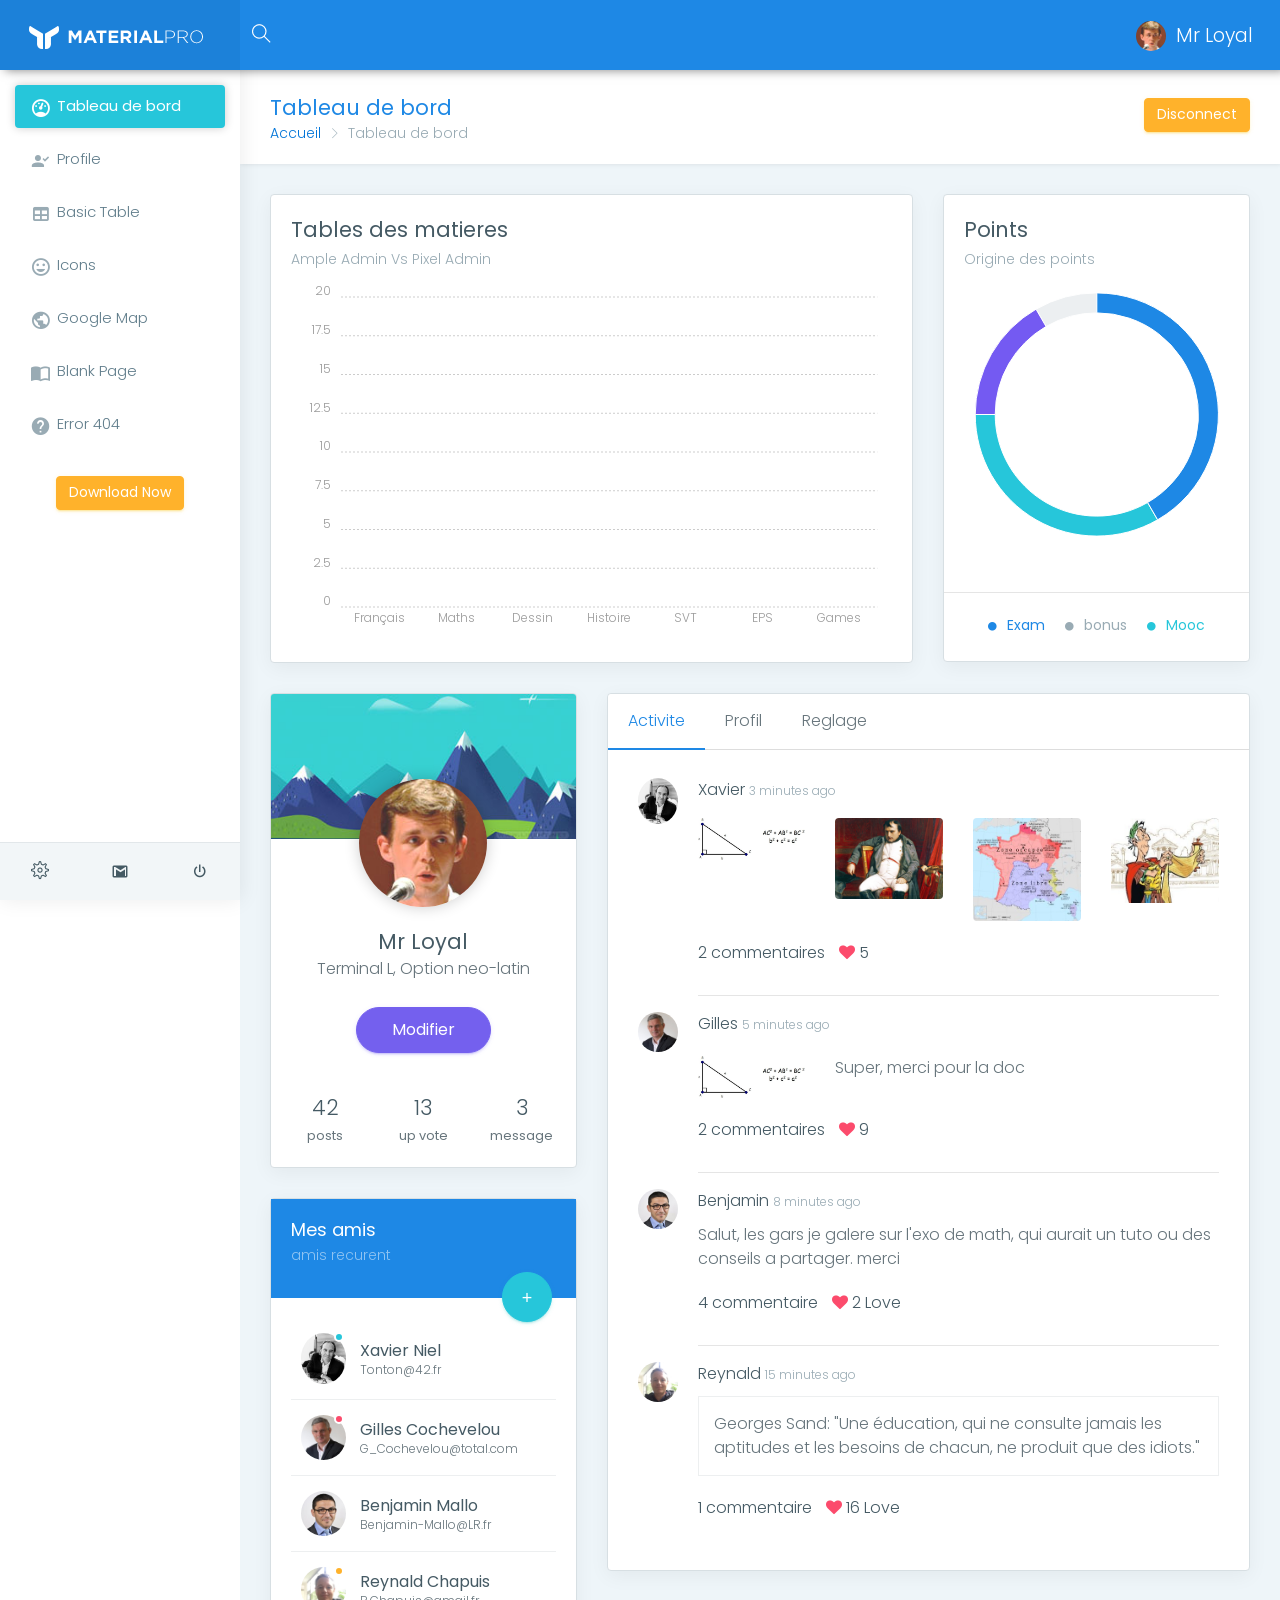
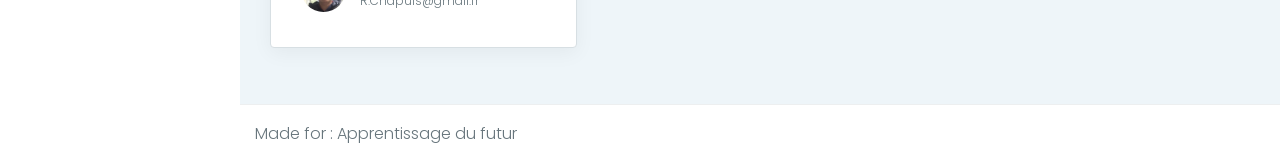
==== index.html @ 48df1542 "Merge branch 'master' of https://github.com/vimman/intra-warrior" ====
<!DOCTYPE html>
<html lang="en">

<head>
    <meta charset="utf-8">
    <meta http-equiv="X-UA-Compatible" content="IE=edge">
    <!-- Tell the browser to be responsive to screen width -->
    <meta name="viewport" content="width=device-width, initial-scale=1">
    <meta name="description" content="">
    <meta name="author" content="">
    <!-- Favicon icon -->
    <link rel="icon" type="image/png" sizes="16x16" href="assets/images/favicon.png">
    <title>Material Pro Admin Template - The Most Complete & Trusted Bootstrap 4 Admin Template</title>
    <!-- Bootstrap Core CSS -->
    <link href="assets/plugins/bootstrap/css/bootstrap.min.css" rel="stylesheet">
    <!-- chartist CSS -->
    <link href="assets/plugins/chartist-js/dist/chartist.min.css" rel="stylesheet">
    <link href="assets/plugins/chartist-js/dist/chartist-init.css" rel="stylesheet">
    <link href="assets/plugins/chartist-plugin-tooltip-master/dist/chartist-plugin-tooltip.css" rel="stylesheet">
    <!--This page css - Morris CSS -->
    <link href="assets/plugins/c3-master/c3.min.css" rel="stylesheet">
    <!-- Custom CSS -->
    <link href="css/style.css" rel="stylesheet">
    <!-- You can change the theme colors from here -->
    <link href="css/colors/blue.css" id="theme" rel="stylesheet">
    <!-- HTML5 Shim and Respond.js IE8 support of HTML5 elements and media queries -->
    <!-- WARNING: Respond.js doesn't work if you view the page via file:// -->
    <!--[if lt IE 9]>
    <script src="https://oss.maxcdn.com/libs/html5shiv/3.7.0/html5shiv.js"></script>
    <script src="https://oss.maxcdn.com/libs/respond.js/1.4.2/respond.min.js"></script>
<![endif]-->
</head>

<body class="fix-header fix-sidebar card-no-border">
    <!-- ============================================================== -->
    <!-- Preloader - style you can find in spinners.css -->
    <!-- ============================================================== -->
    <div class="preloader">
        <svg class="circular" viewBox="25 25 50 50">
            <circle class="path" cx="50" cy="50" r="20" fill="none" stroke-width="2" stroke-miterlimit="10" /> </svg>
    </div>
    <!-- ============================================================== -->
    <!-- Main wrapper - style you can find in pages.scss -->
    <!-- ============================================================== -->
    <div id="main-wrapper">
        <!-- ============================================================== -->
        <!-- Topbar header - style you can find in pages.scss -->
        <!-- ============================================================== -->
        <header class="topbar">
            <nav class="navbar top-navbar navbar-toggleable-sm navbar-light">
                <!-- ============================================================== -->
                <!-- Logo -->
                <!-- ============================================================== -->
                <div class="navbar-header">
                    <a class="navbar-brand" href="index.html">
                        <!-- Logo icon --><b>
                            <!--You can put here icon as well // <i class="wi wi-sunset"></i> //-->
                            
                            <!-- Light Logo icon -->
                            <img src="assets/images/logo-light-icon.png" alt="homepage" class="light-logo" />
                        </b>
                        <!--End Logo icon -->
                        <!-- Logo text --><span>
                         
                         <!-- Light Logo text -->    
                         <img src="assets/images/logo-light-text.png" class="light-logo" alt="homepage" /></span> </a>
                </div>
                <!-- ============================================================== -->
                <!-- End Logo -->
                <!-- ============================================================== -->
                <div class="navbar-collapse">
                    <!-- ============================================================== -->
                    <!-- toggle and nav items -->
                    <!-- ============================================================== -->
                    <ul class="navbar-nav mr-auto mt-md-0">
                        <!-- This is  -->
                        <li class="nav-item"> <a class="nav-link nav-toggler hidden-md-up text-muted waves-effect waves-dark" href="javascript:void(0)"><i class="mdi mdi-menu"></i></a> </li>
                        <!-- ============================================================== -->
                        <!-- Search -->
                        <!-- ============================================================== -->
                        <li class="nav-item hidden-sm-down search-box"> <a class="nav-link hidden-sm-down text-muted waves-effect waves-dark" href="javascript:void(0)"><i class="ti-search"></i></a>
                            <form class="app-search">
                                <input type="text" class="form-control" placeholder="Search & enter"> <a class="srh-btn"><i class="ti-close"></i></a> </form>
                        </li>
                    </ul>
                    <!-- ============================================================== -->
                    <!-- User profile and search -->
                    <!-- ============================================================== -->
                    <ul class="navbar-nav my-lg-0">
                        <!-- ============================================================== -->
                        <!-- Profile -->
                        <!-- ============================================================== -->
                        <li class="nav-item dropdown">
                            <a class="nav-link dropdown-toggle text-muted waves-effect waves-dark" href="" data-toggle="dropdown" aria-haspopup="true" aria-expanded="false"><img src="assets/images/users/A.png" alt="user" class="profile-pic m-r-10" />Mr Loyal</a>
                        </li>
                    </ul>
                </div>
            </nav>
        </header>
        <!-- ============================================================== -->
        <!-- End Topbar header -->
        <!-- ============================================================== -->
        <!-- ============================================================== -->
        <!-- Left Sidebar - style you can find in sidebar.scss  -->
        <!-- ============================================================== -->
        <aside class="left-sidebar">
            <!-- Sidebar scroll-->
            <div class="scroll-sidebar">
                <!-- Sidebar navigation-->
                <nav class="sidebar-nav">
                    <ul id="sidebarnav">
                        <li> <a class="waves-effect waves-dark" href="index.html" aria-expanded="false"><i class="mdi mdi-gauge"></i><span class="hide-menu">Tableau de bord</span></a>
                        </li>
                        <li> <a class="waves-effect waves-dark" href="pages-profile.html" aria-expanded="false"><i class="mdi mdi-account-check"></i><span class="hide-menu">Profile</span></a>
                        </li>
                        <li> <a class="waves-effect waves-dark" href="table-basic.html" aria-expanded="false"><i class="mdi mdi-table"></i><span class="hide-menu">Basic Table</span></a>
                        </li>
                        <li> <a class="waves-effect waves-dark" href="icon-material.html" aria-expanded="false"><i class="mdi mdi-emoticon"></i><span class="hide-menu">Icons</span></a>
                        </li>
                        <li> <a class="waves-effect waves-dark" href="map-google.html" aria-expanded="false"><i class="mdi mdi-earth"></i><span class="hide-menu">Google Map</span></a>
                        </li>
                        <li> <a class="waves-effect waves-dark" href="pages-blank.html" aria-expanded="false"><i class="mdi mdi-book-open-variant"></i><span class="hide-menu">Blank Page</span></a>
                        </li>
                        <li> <a class="waves-effect waves-dark" href="pages-error-404.html" aria-expanded="false"><i class="mdi mdi-help-circle"></i><span class="hide-menu">Error 404</span></a>
                        </li>
                    </ul>
                    <div class="text-center m-t-30">
                        <a href="https://themewagon.com/themes/bootstrap-4-responsive-admin-template/" class="btn waves-effect waves-light btn-warning hidden-md-down">Download Now</a>
                    </div>
                </nav>
                <!-- End Sidebar navigation -->
            </div>
            <!-- End Sidebar scroll-->
            <!-- Bottom points-->
            <div class="sidebar-footer">
                <!-- item--><a href="" class="link" data-toggle="tooltip" title="Settings"><i class="ti-settings"></i></a>
                <!-- item--><a href="" class="link" data-toggle="tooltip" title="Email"><i class="mdi mdi-gmail"></i></a>
                <!-- item--><a href="" class="link" data-toggle="tooltip" title="Logout"><i class="mdi mdi-power"></i></a> </div>
            <!-- End Bottom points-->
        </aside>
        <!-- ============================================================== -->
        <!-- End Left Sidebar - style you can find in sidebar.scss  -->
        <!-- ============================================================== -->
        <!-- ============================================================== -->
        <!-- Page wrapper  -->
        <!-- ============================================================== -->
        <div class="page-wrapper">
            <!-- ============================================================== -->
            <!-- Container fluid  -->
            <!-- ============================================================== -->
            <div class="container-fluid">
                <!-- ============================================================== -->
                <!-- Bread crumb and right sidebar toggle -->
                <!-- ============================================================== -->
                <div class="row page-titles">
                    <div class="col-md-5 col-8 align-self-center">
                        <h3 class="text-themecolor">Tableau de bord</h3>
                        <ol class="breadcrumb">
                            <li class="breadcrumb-item"><a href="javascript:void(0)">Accueil</a></li>
                            <li class="breadcrumb-item active">Tableau de bord</li>
                        </ol>
                    </div>
                    <div class="col-md-7 col-4 align-self-center">
                        <a href="html5up-identity/index.html" class="btn waves-effect waves-light btn-warning pull-right hidden-sm-down">Disconnect</a>
                    </div>
                </div>
                <!-- ============================================================== -->
                <!-- End Bread crumb and right sidebar toggle -->
                <!-- ============================================================== -->
                <!-- ============================================================== -->
                <!-- Start Page Content -->
                <!-- ============================================================== -->
                <!-- Row -->
                <div class="row">
                    <!-- Column -->
                    <div class="col-lg-8 col-md-7">
                        <div class="card">
                            <div class="card-block">
                                <div class="row">
                                    <div class="col-12">
                                        <div class="d-flex flex-wrap">
                                            <div>
                                                <h3 class="card-title">Tables des matieres</h3>
                                                <h6 class="card-subtitle">Ample Admin Vs Pixel Admin</h6> </div>
                                            <div class="ml-auto">
                                                <ul class="list-inline">
                                                    <li>
                                                </ul>
                                            </div>
                                        </div>
                                    </div>
                                    <div class="col-12">
                                        <div class="amp-pxl" style="height: 360px;"></div>
                                    </div>
                                </div>
                            </div>
                        </div>
                    </div>
                    <div class="col-lg-4 col-md-5">
                        <div class="card">
                            <div class="card-block">
                                <h3 class="card-title">Points</h3>
                                <h6 class="card-subtitle">Origine des points</h6>
                                <div id="visitor" style="height:290px; width:100%;"></div>
                            </div>
                            <div>
                                <hr class="m-t-0 m-b-0">
                            </div>
                            <div class="card-block text-center ">
                                <ul class="list-inline m-b-0">
                                    <li>
                                        <h6 class="text-muted text-info"><i class="fa fa-circle font-10 m-r-10 "></i>Exam</h6> </li>
                                    <li>
                                        <h6 class="text-muted  text-primary"><i class="fa fa-circle font-10 m-r-10"></i>bonus</h6> </li>
                                    <li>
                                        <h6 class="text-muted  text-success"><i class="fa fa-circle font-10 m-r-10"></i>Mooc</h6> </li>
                                </ul>
                            </div>
                        </div>
                    </div>
                </div>
                <!-- Row -->
                <!-- Row -->
                <div class="row">
                    <!-- Column -->
                    <div class="col-lg-4 col-xlg-3 col-md-5">
                        <!-- Column -->
                        <div class="card">
                            <img class="card-img-top" src="assets/images/background/profile-bg.jpg" alt="Card image cap">
                            <div class="card-block little-profile text-center">
                                <div class="pro-img"><img src="assets/images/users/A.png" alt="user" /></div>
                                <h3 class="m-b-0">Mr Loyal</h3>
                                <p>Terminal L, Option neo-latin</p>
                                <a href="javascript:void(0)" class="m-t-10 waves-effect waves-dark btn btn-primary btn-md btn-rounded">Modifier</a>
                                <div class="row text-center m-t-20">
                                    <div class="col-lg-4 col-md-4 m-t-20">
                                        <h3 class="m-b-0 font-light">42</h3><small>posts</small></div>
                                    <div class="col-lg-4 col-md-4 m-t-20">
                                        <h3 class="m-b-0 font-light">13</h3><small>up vote</small></div>
                                    <div class="col-lg-4 col-md-4 m-t-20">
                                        <h3 class="m-b-0 font-light">3</h3><small>message</small></div>
                                </div>
                            </div>
                        </div>
                        <!-- Column -->
                        <div class="card">
                            <div class="card-block bg-info">
                                <h4 class="text-white card-title">Mes amis</h4>
                                <h6 class="card-subtitle text-white m-b-0 op-5">amis recurent</h6>
                            </div>
                            <div class="card-block">
                                <div class="message-box contact-box">
                                    <h2 class="add-ct-btn"><button type="button" class="btn btn-circle btn-lg btn-success waves-effect waves-dark">+</button></h2>
                                    <div class="message-widget contact-widget">
                                        <!-- Message -->
                                        <a href="#">
                                            <div class="user-img"> <img src="assets/images/users/1.jpg" alt="user" class="img-circle"> <span class="profile-status online pull-right"></span> </div>
                                            <div class="mail-contnet">
                                                <h5>Xavier Niel</h5> <span class="mail-desc">Tonton@42.fr</span></div>
                                        </a>
                                        <!-- Message -->
                                        <a href="#">
                                            <div class="user-img"> <img src="assets/images/users/2.jpg" alt="user" class="img-circle"> <span class="profile-status busy pull-right"></span> </div>
                                            <div class="mail-contnet">
                                                <h5>Gilles Cochevelou</h5> <span class="mail-desc">G_Cochevelou@total.com</span></div>
                                        </a>
                                        <!-- Message -->
                                        <a href="#">
                                            <div class="user-img"> <img src="assets/images/users/3.jpg" alt="user" class="img-circle"></span> </div>
                                            <div class="mail-contnet">
                                                <h5>Benjamin Mallo</h5> <span class="mail-desc">Benjamin-Mallo@LR.fr</span></div>
                                        </a>
                                        <!-- Message -->
                                        <a href="#">
                                            <div class="user-img"> <img src="assets/images/users/4.jpg" alt="user" class="img-circle"> <span class="profile-status offline pull-right"></span> </div>
                                            <div class="mail-contnet">
                                                <h5>Reynald Chapuis</h5> <span class="mail-desc">R.Chapuis@gmail.fr</span></div>
                                        </a>
                                    </div>
                                </div>
                            </div>
                        </div>
                    </div>
                    <div class="col-lg-8 col-xlg-9 col-md-7">
                        <div class="card">
                            <!-- Nav tabs -->
                            <ul class="nav nav-tabs profile-tab" role="tablist">
                                <li class="nav-item"> <a class="nav-link active" data-toggle="tab" href="#home" role="tab">Activite</a> </li>
                                <li class="nav-item"> <a class="nav-link" data-toggle="tab" href="#profile" role="tab">Profil</a> </li>
                                <li class="nav-item"> <a class="nav-link" data-toggle="tab" href="#settings" role="tab">Reglage</a> </li>
                            </ul>
                            <!-- Tab panes -->
                            <div class="tab-content">
                                <div class="tab-pane active" id="home" role="tabpanel">
                                    <div class="card-block">
                                        <div class="profiletimeline">
                                            <div class="sl-item">
                                                <div class="sl-left"> <img src="assets/images/users/1.jpg" alt="user" class="img-circle"> </div>
                                                <div class="sl-right">
                                                    <div><a href="#" class="link">Xavier</a> <span class="sl-date">3 minutes ago</span>
                                                       </p>
                                                        <div class="row">
                                                            <div class="col-lg-3 col-md-6 m-b-20"><img src="assets/images/big/img1.jpg" alt="user" class="img-responsive radius"></div>
                                                            <div class="col-lg-3 col-md-6 m-b-20"><img src="assets/images/big/img2.jpg" alt="user" class="img-responsive radius"></div>
                                                            <div class="col-lg-3 col-md-6 m-b-20"><img src="assets/images/big/img3.jpg" alt="user" class="img-responsive radius"></div>
                                                            <div class="col-lg-3 col-md-6 m-b-20"><img src="assets/images/big/img4.jpg" alt="user" class="img-responsive radius"></div>
                                                        </div>
                                                        <div class="like-comm"> <a href="javascript:void(0)" class="link m-r-10">2 commentaires</a> <a href="javascript:void(0)" class="link m-r-10"><i class="fa fa-heart text-danger"></i> 5</a> </div>
                                                    </div>
                                                </div>
                                            </div>
                                            <hr>
                                            <div class="sl-item">
                                                <div class="sl-left"> <img src="assets/images/users/2.jpg" alt="user" class="img-circle"> </div>
                                                <div class="sl-right">
                                                    <div> <a href="#" class="link">Gilles</a> <span class="sl-date">5 minutes ago</span>
                                                        <div class="m-t-20 row">
                                                            <div class="col-md-3 col-xs-12"><img src="assets/images/big/img1.jpg" alt="user" class="img-responsive radius"></div>
                                                            <div class="col-md-9 col-xs-12">
                                                                <p> Super, merci pour la doc </p></div>
                                                        </div>
                                                        <div class="like-comm m-t-20"> <a href="javascript:void(0)" class="link m-r-10">2 commentaires</a> <a href="javascript:void(0)" class="link m-r-10"><i class="fa fa-heart text-danger"></i> 9 </a> </div>
                                                    </div>
                                                </div>
                                            </div>
                                            <hr>
                                            <div class="sl-item">
                                                <div class="sl-left"> <img src="assets/images/users/3.jpg" alt="user" class="img-circle"> </div>
                                                <div class="sl-right">
                                                    <div><a href="#" class="link">Benjamin</a> <span class="sl-date">8 minutes ago</span>
                                                        <p class="m-t-10"> Salut, les gars je galere sur l'exo de math, qui aurait un tuto ou des conseils a partager. merci </p>
                                                    </div>
                                                    <div class="like-comm m-t-20"> <a href="javascript:void(0)" class="link m-r-10">4 commentaire</a> <a href="javascript:void(0)" class="link m-r-10"><i class="fa fa-heart text-danger"></i> 2 Love</a> </div>
                                                </div>
                                            </div>
                                            <hr>
                                            <div class="sl-item">
                                                <div class="sl-left"> <img src="assets/images/users/4.jpg" alt="user" class="img-circle"> </div>
                                                <div class="sl-right">
                                                    <div><a href="#" class="link">Reynald</a> <span class="sl-date">15 minutes ago</span>
                                                        <blockquote class="m-t-10">
                                                            Georges Sand: "Une éducation, qui ne consulte jamais les aptitudes et les besoins de chacun, ne produit que des idiots."
                                                        </blockquote>
                                                        <div class="like-comm m-t-20"> <a href="javascript:void(0)" class="link m-r-10">1 commentaire</a> <a href="javascript:void(0)" class="link m-r-10"><i class="fa fa-heart text-danger"></i> 16 Love</a> </div>
                                                        
                                                    </div>
                                                </div>
                                            </div>

                                        </div>
                                    </div>
                                </div>
                                <!--second tab-->
                                <div class="tab-pane" id="profile" role="tabpanel">
                                    <div class="card-block">
                                        <div class="row">
                                            <div class="col-md-3 col-xs-6 b-r"> <strong>Nom</strong>
                                                <br>
                                                <p class="text-muted">Mr Loyal</p>
                                            </div>
                                            <div class="col-md-3 col-xs-6 b-r"> <strong>Mobile</strong>
                                                <br>
                                                <p class="text-muted">06 42 42 42 42 42</p>
                                            </div>
                                            <div class="col-md-3 col-xs-6 b-r"> <strong>Email</strong>
                                                <br>
                                                <p class="text-muted">MrLoyal@matrice.fr</p>
                                            </div>
                                            <div class="col-md-3 col-xs-6"> <strong>Cursus</strong>
                                                <br>
                                                <p class="text-muted">Terminal L, Option neo-latin </p>
                                            </div>
                                        </div>
                                        <hr>
                                        <p class="m-t-30">Je m'apelle Martine et j'ai bien les chats</p>
                                        <p>Il faut bien écrire quelquechose quand-même !</p>
                                        <p>Aujourd'hui il a plu</p>
                                        <h4 class="font-medium m-t-30">Skill Set</h4>
                                        <hr>
                                        <h5 class="m-t-30">Autonomy<span class="pull-right">80%</span></h5>
                                        <div class="progress">
                                            <div class="progress-bar bg-success" role="progressbar" aria-valuenow="80" aria-valuemin="0" aria-valuemax="100" style="width:80%; height:6px;"> <span class="sr-only">50% Complete</span> </div>
                                        </div>
                                        <h5 class="m-t-30">Calcul<span class="pull-right">90%</span></h5>
                                        <div class="progress">
                                            <div class="progress-bar bg-info" role="progressbar" aria-valuenow="90" aria-valuemin="0" aria-valuemax="100" style="width:90%; height:6px;"> <span class="sr-only">50% Complete</span> </div>
                                        </div>
                                        <h5 class="m-t-30">Internet<span class="pull-right">50%</span></h5>
                                        <div class="progress">
                                            <div class="progress-bar bg-danger" role="progressbar" aria-valuenow="50" aria-valuemin="0" aria-valuemax="100" style="width:50%; height:6px;"> <span class="sr-only">50% Complete</span> </div>
                                        </div>
                                        <h5 class="m-t-30">Calins<span class="pull-right">70%</span></h5>
                                        <div class="progress">
                                            <div class="progress-bar bg-warning" role="progressbar" aria-valuenow="70" aria-valuemin="0" aria-valuemax="100" style="width:70%; height:6px;"> <span class="sr-only">50% Complete</span> </div>
                                        </div>
                                    </div>
                                </div>
                                <div class="tab-pane" id="settings" role="tabpanel">
                                    <div class="card-block">
                                        <form class="form-horizontal form-material">
                                            <div class="form-group">
                                                <label class="col-md-12">Nom</label>
                                                <div class="col-md-12">
                                                    <input type="text" placeholder="Mr Loyal" class="form-control form-control-line">
                                                </div>
                                            </div>
                                            <div class="form-group">
                                                <label for="example-email" class="col-md-12">Email</label>
                                                <div class="col-md-12">
                                                    <input type="email" placeholder="MrLoyal@matrice.fr" class="form-control form-control-line" name="example-email" id="example-email">
                                                </div>
                                            </div>
                                            <div class="form-group">
                                                <label class="col-md-12">Mot de passe</label>
                                                <div class="col-md-12">
                                                    <input type="password" value="password" class="form-control form-control-line">
                                                </div>
                                            </div>
                                            <div class="form-group">
                                                <label class="col-md-12">Mobile</label>
                                                <div class="col-md-12">
                                                    <input type="text" placeholder="06 42 42 42 42" class="form-control form-control-line">
                                                </div>
                                            </div>
                                            <div class="form-group">
                                            </div>
                                            <div class="form-group">
                                                <label class="col-sm-12">Filiere</label>
                                                <div class="col-sm-12">
                                                    <select class="form-control form-control-line">
                                                        <option>L</option>
                                                        <option>ES</option>
                                                        <option>STMG</option>
                                                        <option>S</option>
                                                        <option>PRO</option>
                                                        <option>TECHNO</option>
                                                    </select>
                                                </div>
                                            </div>
                                            <div class="form-group">
                                                <div class="col-sm-12">
                                                    <button class="btn btn-success">Mettre a jour le profil</button>
                                                </div>
                                            </div>
                                        </form>
                                    </div>
                                </div>
                            </div>
                        </div>
                    </div>
                </div>
                <!-- ============================================================== -->
                <!-- End PAge Content -->
                <!-- ============================================================== -->
            </div>
            <!-- ============================================================== -->
            <!-- End Container fluid  -->
            <!-- ============================================================== -->
            <!-- ============================================================== -->
            <!-- footer -->
            <!-- ============================================================== -->
            <footer class="footer">Made for : Apprentissage du futur </footer>
            <!-- ============================================================== -->
            <!-- End footer -->
            <!-- ============================================================== -->
        </div>
        <!-- ============================================================== -->
        <!-- End Page wrapper  -->
        <!-- ============================================================== -->
    </div>
    <!-- ============================================================== -->
    <!-- End Wrapper -->
    <!-- ============================================================== -->
    <!-- ============================================================== -->
    <!-- All Jquery -->
    <!-- ============================================================== -->
    <script src="assets/plugins/jquery/jquery.min.js"></script>
    <!-- Bootstrap tether Core JavaScript -->
    <script src="assets/plugins/bootstrap/js/tether.min.js"></script>
    <script src="assets/plugins/bootstrap/js/bootstrap.min.js"></script>
    <!-- slimscrollbar scrollbar JavaScript -->
    <script src="js/jquery.slimscroll.js"></script>
    <!--Wave Effects -->
    <script src="js/waves.js"></script>
    <!--Menu sidebar -->
    <script src="js/sidebarmenu.js"></script>
    <!--stickey kit -->
    <script src="assets/plugins/sticky-kit-master/dist/sticky-kit.min.js"></script>
    <!--Custom JavaScript -->
    <script src="js/custom.min.js"></script>
    <!-- ============================================================== -->
    <!-- This page plugins -->
    <!-- ============================================================== -->
    <!-- chartist chart -->
    <script src="assets/plugins/chartist-js/dist/chartist.min.js"></script>
    <script src="assets/plugins/chartist-plugin-tooltip-master/dist/chartist-plugin-tooltip.min.js"></script>
    <!--c3 JavaScript -->
    <script src="assets/plugins/d3/d3.min.js"></script>
    <script src="assets/plugins/c3-master/c3.min.js"></script>
    <!-- Chart JS -->
    <script src="js/dashboard1.js"></script>
</body>

</html>
---- assets/plugins/chartist-js/dist/chartist.min.css ----
.ct-double-octave:after,.ct-major-eleventh:after,.ct-major-second:after,.ct-major-seventh:after,.ct-major-sixth:after,.ct-major-tenth:after,.ct-major-third:after,.ct-major-twelfth:after,.ct-minor-second:after,.ct-minor-seventh:after,.ct-minor-sixth:after,.ct-minor-third:after,.ct-octave:after,.ct-perfect-fifth:after,.ct-perfect-fourth:after,.ct-square:after{content:"";clear:both}.ct-label{fill:rgba(0,0,0,.4);color:rgba(0,0,0,.4);font-size:.75rem;line-height:1}.ct-chart-bar .ct-label,.ct-chart-line .ct-label{display:block;display:-webkit-box;display:-moz-box;display:-ms-flexbox;display:-webkit-flex;display:flex}.ct-label.ct-horizontal.ct-start{-webkit-box-align:flex-end;-webkit-align-items:flex-end;-ms-flex-align:flex-end;align-items:flex-end;-webkit-box-pack:flex-start;-webkit-justify-content:flex-start;-ms-flex-pack:flex-start;justify-content:flex-start;text-align:left;text-anchor:start}.ct-label.ct-horizontal.ct-end{-webkit-box-align:flex-start;-webkit-align-items:flex-start;-ms-flex-align:flex-start;align-items:flex-start;-webkit-box-pack:flex-start;-webkit-justify-content:flex-start;-ms-flex-pack:flex-start;justify-content:flex-start;text-align:left;text-anchor:start}.ct-label.ct-vertical.ct-start{-webkit-box-align:flex-end;-webkit-align-items:flex-end;-ms-flex-align:flex-end;align-items:flex-end;-webkit-box-pack:flex-end;-webkit-justify-content:flex-end;-ms-flex-pack:flex-end;justify-content:flex-end;text-align:right;text-anchor:end}.ct-label.ct-vertical.ct-end{-webkit-box-align:flex-end;-webkit-align-items:flex-end;-ms-flex-align:flex-end;align-items:flex-end;-webkit-box-pack:flex-start;-webkit-justify-content:flex-start;-ms-flex-pack:flex-start;justify-content:flex-start;text-align:left;text-anchor:start}.ct-chart-bar .ct-label.ct-horizontal.ct-start{-webkit-box-align:flex-end;-webkit-align-items:flex-end;-ms-flex-align:flex-end;align-items:flex-end;-webkit-box-pack:center;-webkit-justify-content:center;-ms-flex-pack:center;justify-content:center;text-align:center;text-anchor:start}.ct-chart-bar .ct-label.ct-horizontal.ct-end{-webkit-box-align:flex-start;-webkit-align-items:flex-start;-ms-flex-align:flex-start;align-items:flex-start;-webkit-box-pack:center;-webkit-justify-content:center;-ms-flex-pack:center;justify-content:center;text-align:center;text-anchor:start}.ct-chart-bar.ct-horizontal-bars .ct-label.ct-horizontal.ct-start{-webkit-box-align:flex-end;-webkit-align-items:flex-end;-ms-flex-align:flex-end;align-items:flex-end;-webkit-box-pack:flex-start;-webkit-justify-content:flex-start;-ms-flex-pack:flex-start;justify-content:flex-start;text-align:left;text-anchor:start}.ct-chart-bar.ct-horizontal-bars .ct-label.ct-horizontal.ct-end{-webkit-box-align:flex-start;-webkit-align-items:flex-start;-ms-flex-align:flex-start;align-items:flex-start;-webkit-box-pack:flex-start;-webkit-justify-content:flex-start;-ms-flex-pack:flex-start;justify-content:flex-start;text-align:left;text-anchor:start}.ct-chart-bar.ct-horizontal-bars .ct-label.ct-vertical.ct-start{-webkit-box-align:center;-webkit-align-items:center;-ms-flex-align:center;align-items:center;-webkit-box-pack:flex-end;-webkit-justify-content:flex-end;-ms-flex-pack:flex-end;justify-content:flex-end;text-align:right;text-anchor:end}.ct-chart-bar.ct-horizontal-bars .ct-label.ct-vertical.ct-end{-webkit-box-align:center;-webkit-align-items:center;-ms-flex-align:center;align-items:center;-webkit-box-pack:flex-start;-webkit-justify-content:flex-start;-ms-flex-pack:flex-start;justify-content:flex-start;text-align:left;text-anchor:end}.ct-grid{stroke:rgba(0,0,0,.2);stroke-width:1px;stroke-dasharray:2px}.ct-point{stroke-width:10px;stroke-linecap:round}.ct-line{fill:none;stroke-width:4px}.ct-area{stroke:none;fill-opacity:.1}.ct-bar{fill:none;stroke-width:10px}.ct-slice-donut{fill:none;stroke-width:60px}.ct-series-a .ct-bar,.ct-series-a .ct-line,.ct-series-a .ct-point,.ct-series-a .ct-slice-donut{stroke:#d70206}.ct-series-a .ct-area,.ct-series-a .ct-slice-pie{fill:#d70206}.ct-series-b .ct-bar,.ct-series-b .ct-line,.ct-series-b .ct-point,.ct-series-b .ct-slice-donut{stroke:#f05b4f}.ct-series-b .ct-area,.ct-series-b .ct-slice-pie{fill:#f05b4f}.ct-series-c .ct-bar,.ct-series-c .ct-line,.ct-series-c .ct-point,.ct-series-c .ct-slice-donut{stroke:#f4c63d}.ct-series-c .ct-area,.ct-series-c .ct-slice-pie{fill:#f4c63d}.ct-series-d .ct-bar,.ct-series-d .ct-line,.ct-series-d .ct-point,.ct-series-d .ct-slice-donut{stroke:#d17905}.ct-series-d .ct-area,.ct-series-d .ct-slice-pie{fill:#d17905}.ct-series-e .ct-bar,.ct-series-e .ct-line,.ct-series-e .ct-point,.ct-series-e .ct-slice-donut{stroke:#453d3f}.ct-series-e .ct-area,.ct-series-e .ct-slice-pie{fill:#453d3f}.ct-series-f .ct-bar,.ct-series-f .ct-line,.ct-series-f .ct-point,.ct-series-f .ct-slice-donut{stroke:#59922b}.ct-series-f .ct-area,.ct-series-f .ct-slice-pie{fill:#59922b}.ct-series-g .ct-bar,.ct-series-g .ct-line,.ct-series-g .ct-point,.ct-series-g .ct-slice-donut{stroke:#0544d3}.ct-series-g .ct-area,.ct-series-g .ct-slice-pie{fill:#0544d3}.ct-series-h .ct-bar,.ct-series-h .ct-line,.ct-series-h .ct-point,.ct-series-h .ct-slice-donut{stroke:#6b0392}.ct-series-h .ct-area,.ct-series-h .ct-slice-pie{fill:#6b0392}.ct-series-i .ct-bar,.ct-series-i .ct-line,.ct-series-i .ct-point,.ct-series-i .ct-slice-donut{stroke:#f05b4f}.ct-series-i .ct-area,.ct-series-i .ct-slice-pie{fill:#f05b4f}.ct-series-j .ct-bar,.ct-series-j .ct-line,.ct-series-j .ct-point,.ct-series-j .ct-slice-donut{stroke:#dda458}.ct-series-j .ct-area,.ct-series-j .ct-slice-pie{fill:#dda458}.ct-series-k .ct-bar,.ct-series-k .ct-line,.ct-series-k .ct-point,.ct-series-k .ct-slice-donut{stroke:#eacf7d}.ct-series-k .ct-area,.ct-series-k .ct-slice-pie{fill:#eacf7d}.ct-series-l .ct-bar,.ct-series-l .ct-line,.ct-series-l .ct-point,.ct-series-l .ct-slice-donut{stroke:#86797d}.ct-series-l .ct-area,.ct-series-l .ct-slice-pie{fill:#86797d}.ct-series-m .ct-bar,.ct-series-m .ct-line,.ct-series-m .ct-point,.ct-series-m .ct-slice-donut{stroke:#b2c326}.ct-series-m .ct-area,.ct-series-m .ct-slice-pie{fill:#b2c326}.ct-series-n .ct-bar,.ct-series-n .ct-line,.ct-series-n .ct-point,.ct-series-n .ct-slice-donut{stroke:#6188e2}.ct-series-n .ct-area,.ct-series-n .ct-slice-pie{fill:#6188e2}.ct-series-o .ct-bar,.ct-series-o .ct-line,.ct-series-o .ct-point,.ct-series-o .ct-slice-donut{stroke:#a748ca}.ct-series-o .ct-area,.ct-series-o .ct-slice-pie{fill:#a748ca}.ct-square{display:block;position:relative;width:100%}.ct-square:before{display:block;float:left;content:"";width:0;height:0;padding-bottom:100%}.ct-square:after{display:table}.ct-square>svg{display:block;position:absolute;top:0;left:0}.ct-minor-second{display:block;position:relative;width:100%}.ct-minor-second:before{display:block;float:left;content:"";width:0;height:0;padding-bottom:93.75%}.ct-minor-second:after{display:table}.ct-minor-second>svg{display:block;position:absolute;top:0;left:0}.ct-major-second{display:block;position:relative;width:100%}.ct-major-second:before{display:block;float:left;content:"";width:0;height:0;padding-bottom:88.8888888889%}.ct-major-second:after{display:table}.ct-major-second>svg{display:block;position:absolute;top:0;left:0}.ct-minor-third{display:block;position:relative;width:100%}.ct-minor-third:before{display:block;float:left;content:"";width:0;height:0;padding-bottom:83.3333333333%}.ct-minor-third:after{display:table}.ct-minor-third>svg{display:block;position:absolute;top:0;left:0}.ct-major-third{display:block;position:relative;width:100%}.ct-major-third:before{display:block;float:left;content:"";width:0;height:0;padding-bottom:80%}.ct-major-third:after{display:table}.ct-major-third>svg{display:block;position:absolute;top:0;left:0}.ct-perfect-fourth{display:block;position:relative;width:100%}.ct-perfect-fourth:before{display:block;float:left;content:"";width:0;height:0;padding-bottom:75%}.ct-perfect-fourth:after{display:table}.ct-perfect-fourth>svg{display:block;position:absolute;top:0;left:0}.ct-perfect-fifth{display:block;position:relative;width:100%}.ct-perfect-fifth:before{display:block;float:left;content:"";width:0;height:0;padding-bottom:66.6666666667%}.ct-perfect-fifth:after{display:table}.ct-perfect-fifth>svg{display:block;position:absolute;top:0;left:0}.ct-minor-sixth{display:block;position:relative;width:100%}.ct-minor-sixth:before{display:block;float:left;content:"";width:0;height:0;padding-bottom:62.5%}.ct-minor-sixth:after{display:table}.ct-minor-sixth>svg{display:block;position:absolute;top:0;left:0}.ct-golden-section{display:block;position:relative;width:100%}.ct-golden-section:before{display:block;float:left;content:"";width:0;height:0;padding-bottom:61.804697157%}.ct-golden-section:after{content:"";display:table;clear:both}.ct-golden-section>svg{display:block;position:absolute;top:0;left:0}.ct-major-sixth{display:block;position:relative;width:100%}.ct-major-sixth:before{display:block;float:left;content:"";width:0;height:0;padding-bottom:60%}.ct-major-sixth:after{display:table}.ct-major-sixth>svg{display:block;position:absolute;top:0;left:0}.ct-minor-seventh{display:block;position:relative;width:100%}.ct-minor-seventh:before{display:block;float:left;content:"";width:0;height:0;padding-bottom:56.25%}.ct-minor-seventh:after{display:table}.ct-minor-seventh>svg{display:block;position:absolute;top:0;left:0}.ct-major-seventh{display:block;position:relative;width:100%}.ct-major-seventh:before{display:block;float:left;content:"";width:0;height:0;padding-bottom:53.3333333333%}.ct-major-seventh:after{display:table}.ct-major-seventh>svg{display:block;position:absolute;top:0;left:0}.ct-octave{display:block;position:relative;width:100%}.ct-octave:before{display:block;float:left;content:"";width:0;height:0;padding-bottom:50%}.ct-octave:after{display:table}.ct-octave>svg{display:block;position:absolute;top:0;left:0}.ct-major-tenth{display:block;position:relative;width:100%}.ct-major-tenth:before{display:block;float:left;content:"";width:0;height:0;padding-bottom:40%}.ct-major-tenth:after{display:table}.ct-major-tenth>svg{display:block;position:absolute;top:0;left:0}.ct-major-eleventh{display:block;position:relative;width:100%}.ct-major-eleventh:before{display:block;float:left;content:"";width:0;height:0;padding-bottom:37.5%}.ct-major-eleventh:after{display:table}.ct-major-eleventh>svg{display:block;position:absolute;top:0;left:0}.ct-major-twelfth{display:block;position:relative;width:100%}.ct-major-twelfth:before{display:block;float:left;content:"";width:0;height:0;padding-bottom:33.3333333333%}.ct-major-twelfth:after{display:table}.ct-major-twelfth>svg{display:block;position:absolute;top:0;left:0}.ct-double-octave{display:block;position:relative;width:100%}.ct-double-octave:before{display:block;float:left;content:"";width:0;height:0;padding-bottom:25%}.ct-double-octave:after{display:table}.ct-double-octave>svg{display:block;position:absolute;top:0;left:0}
---- assets/plugins/chartist-js/dist/chartist-init.css ----
.ct-sm-line-chart,
.ct-area-ln-chart,
#ct-polar-chart,
.ct-svg-chartct-bar-chart, .total-revenue, .chartist-chart {
    position: relative;
}

.ct-sm-line-chart .ct-series-a .ct-line,
.ct-bar-chart .ct-series-a .ct-bar,
.ct-sm-line-chart .ct-series-a .ct-point,
.ct-donute-chart .ct-series-a .ct-slice-donut,
.ct-gauge-chart .ct-series-a .ct-slice-donut,
.ct-area-ln-chart .ct-series-a .ct-line,
.ct-area-ln-chart .ct-series-a .ct-point,
.ct-animation-chart .ct-series-a .ct-line,
.ct-animation-chart .ct-series-a .ct-point,
.ct-svg-chart .ct-series-a .ct-line,
.user-analytics .ct-series-a .ct-line,
.user-analytics .ct-series-a .ct-point{
    stroke: #009efb;
}

.ct-sm-line-chart .ct-series-b .ct-line,
.ct-bar-chart .ct-series-b .ct-bar,
.ct-sm-line-chart .ct-series-b .ct-point,
.ct-donute-chart .ct-series-b .ct-slice-donut,
.ct-gauge-chart .ct-series-b .ct-slice-donut,
.ct-animation-chart .ct-series-b .ct-line,
.ct-animation-chart .ct-series-b .ct-point,
.ct-svg-chart .ct-series-b .ct-line {
    stroke: #f62d51;
}

.ct-sm-line-chart .ct-series-c .ct-line,
.ct-sm-line-chart .ct-series-c .ct-point,
.ct-donute-chart .ct-series-c .ct-slice-donut,
.ct-gauge-chart .ct-series-c .ct-slice-donut,
.ct-animation-chart .ct-series-c .ct-line,
.ct-animation-chart .ct-series-c .ct-point,
.ct-svg-chart .ct-series-c .ct-line {
    stroke: #26c6da;
}

.ct-gauge-chart .ct-series-d .ct-slice-donut,
.ct-donute-chart .ct-series-d .ct-slice-donut {
    stroke: #ffbc34;
}

.ct-donute-chart .ct-series-e .ct-slice-donut {
    stroke: #4c5667;
}

.ct-donute-chart .ct-series-f .ct-slice-donut {
    stroke: #02bec9;
}

.ct-area-ln-chart .ct-series-a .ct-area,
.ct-svg-chart .ct-series-a .ct-area {
    fill: #009efb;
}
.user-analytics .ct-series-a .ct-area{
    fill:none;
}

/*Android vs ios chart*/
.andvios .ct-series-a .ct-line,
.andvios .ct-series-b .ct-line
{
    stroke: transparent;
   
}
.andvios .ct-series-a .ct-point, .andvios .ct-series-b .ct-point{
    stroke-width:3px;
    stroke:#26c6da;
}
.andvios .ct-series-a .ct-area{
    fill:#1eacbe;
    fill-opacity:0.3;
}
.andvios .ct-series-b .ct-area{
    fill:#26c6da;
    fill-opacity:0.7;
}
/*Bandwidth data usege*/
.usage .ct-series-a .ct-line{
    stroke:#fff;
}
.usage .ct-series-a .ct-point{
    stroke-width:0px;
}
.usage .ct-series-a .ct-area{
    fill-opacity:0;
}

/*Download stats */
.download-state .ct-series-b .ct-bar, .download-state .ct-series-a .ct-bar{
     stroke-width:3px;
}
.download-state .ct-series-b .ct-bar{
    stroke:#26c6da;
}
.download-state .ct-series-a .ct-bar{
    stroke:#7460ee;
}
---- assets/plugins/chartist-plugin-tooltip-master/dist/chartist-plugin-tooltip.css ----
.chartist-tooltip {
  position: absolute;
  display: inline-block;
  opacity: 0;
  min-width: 50px;
  padding: 5px 10px;
  border-radius: 5px;
  background: #313131;
  color: #fff;
  font-weight: 500;
  text-align: center;
  pointer-events: none;
  z-index: 1;
  -webkit-transition: opacity .2s linear;
  -moz-transition: opacity .2s linear;
  -o-transition: opacity .2s linear;
  transition: opacity .2s linear; }

/*.chartist-tooltip:before {
    content: "";
    position: absolute;
    top: 100%;
    left: 50%;
    width: 0;
    height: 0;
    margin-left: -5px;
    border: 5px solid transparent;
    border-top-color: #313131; }
*/
.chartist-tooltip.tooltip-show {
    opacity: 1; }

.ct-area, .ct-line {
  pointer-events: none; }

/*# sourceMappingURL=chartist-plugin-tooltip.css.map */
---- assets/plugins/c3-master/c3.min.css ----
.c3 svg{font:10px sans-serif;-webkit-tap-highlight-color:transparent}.c3 line,.c3 path{fill:none;stroke:#000}.c3 text{-webkit-user-select:none;-moz-user-select:none;user-select:none}.c3-bars path,.c3-event-rect,.c3-legend-item-tile,.c3-xgrid-focus,.c3-ygrid{shape-rendering:crispEdges}.c3-chart-arc path{stroke:#fff}.c3-chart-arc text{fill:#fff;font-size:13px}.c3-grid line{stroke:#aaa}.c3-grid text{fill:#aaa}.c3-xgrid,.c3-ygrid{stroke-dasharray:3 3}.c3-text.c3-empty{fill:gray;font-size:2em}.c3-line{stroke-width:1px}.c3-circle._expanded_{stroke-width:1px;stroke:#fff}.c3-selected-circle{fill:#fff;stroke-width:2px}.c3-bar{stroke-width:0}.c3-bar._expanded_{fill-opacity:.75}.c3-target.c3-focused{opacity:1}.c3-target.c3-focused path.c3-line,.c3-target.c3-focused path.c3-step{stroke-width:2px}.c3-target.c3-defocused{opacity:.3!important}.c3-region{fill:#4682b4;fill-opacity:.1}.c3-brush .extent{fill-opacity:.1}.c3-legend-item{font-size:12px}.c3-legend-item-hidden{opacity:.15}.c3-legend-background{opacity:.75;fill:#fff;stroke:#d3d3d3;stroke-width:1}.c3-title{font:14px sans-serif}.c3-tooltip-container{z-index:10}.c3-tooltip{border-collapse:collapse;border-spacing:0;background-color:#fff;empty-cells:show;-webkit-box-shadow:7px 7px 12px -9px #777;-moz-box-shadow:7px 7px 12px -9px #777;box-shadow:7px 7px 12px -9px #777;opacity:.9}.c3-tooltip tr{border:1px solid #CCC}.c3-tooltip th{background-color:#aaa;font-size:14px;padding:2px 5px;text-align:left;color:#FFF}.c3-tooltip td{font-size:13px;padding:3px 6px;background-color:#fff;border-left:1px dotted #999}.c3-tooltip td>span{display:inline-block;width:10px;height:10px;margin-right:6px}.c3-tooltip td.value{text-align:right}.c3-area{stroke-width:0;opacity:.2}.c3-chart-arcs-title{dominant-baseline:middle;font-size:1.3em}.c3-chart-arcs .c3-chart-arcs-background{fill:#e0e0e0;stroke:none}.c3-chart-arcs .c3-chart-arcs-gauge-unit{fill:#000;font-size:16px}.c3-chart-arcs .c3-chart-arcs-gauge-max,.c3-chart-arcs .c3-chart-arcs-gauge-min{fill:#777}.c3-chart-arc .c3-gauge-value{fill:#000}
---- css/style.css ----
/*
Template Name: Material Pro Admin
Author: Themedesigner
Email: niravjoshi87@gmail.com
File: scss
*/
/**
 * Table Of Content
 *
 * 	1. Globals
 *	2. Headers
 *	3. Navigations
 *	4. Banners
 *	5. Footers
 *	6. app
 *	7. Widgets
 *	8. Custom Templates
 */
/*
Template Name: Material Pro Admin
Author: Themedesigner
Email: niravjoshi87@gmail.com
File: scss
*/
@import url("https://fonts.googleapis.com/css?family=Poppins:300,400,500,600,700");
/*Theme Colors*/
/*bootstrap Color*/
/*Light colors*/
/*Normal Color*/
/*Extra Variable*/
/*Preloader*/
@import url(../scss/icons/font-awesome/css/font-awesome.min.css);
@import url(../scss/icons/simple-line-icons/css/simple-line-icons.css);
@import url(../scss/icons/weather-icons/css/weather-icons.min.css);
@import url(../scss/icons/linea-icons/linea.css);
@import url(../scss/icons/themify-icons/themify-icons.css);
@import url(../scss/icons/flag-icon-css/flag-icon.min.css);
@import url(../scss/icons/material-design-iconic-font/css/materialdesignicons.min.css);
@import url("https://fonts.googleapis.com/css?family=Poppins:300,400,500,600,700");
@import url(../css/spinners.css);
@import url(../css/animate.css);
.preloader {
  width: 100%;
  height: 100%;
  top: 0px;
  position: fixed;
  z-index: 99999;
  background: #fff; }
  .preloader .cssload-speeding-wheel {
    position: absolute;
    top: calc(50% - 3.5px);
    left: calc(50% - 3.5px); }

/*
Template Name: Material Pro Admin
Author: Themedesigner
Email: niravjoshi87@gmail.com
File: scss
*/
/**
 * Table Of Content
 *
 * 	1. Globals
 *	2. Headers
 *	3. Navigations
 *	4. Banners
 *	5. Footers
 *	6. Posts
 *	7. Widgets
 *	8. Custom Templates
 */
/******************* 
Global Styles 
*******************/
* {
  outline: none; }

body {
  background: #fff;
  font-family: "Poppins", sans-serif;
  margin: 0;
  overflow-x: hidden;
  color: #67757c;
  font-weight: 300; }

html {
  position: relative;
  min-height: 100%;
  background: #ffffff; }

a:hover, a:focus {
  text-decoration: none; }

a.link {
  color: #455a64; }
  a.link:hover, a.link:focus {
    color: #009efb; }

.img-responsive {
  width: 100%;
  height: auto;
  display: inline-block; }

.img-rounded {
  border-radius: 4px; }

html body .mdi:before, html body .mdi-set {
  line-height: initial; }

/*******************
Headings
*******************/
h1,
h2,
h3,
h4,
h5,
h6 {
  color: #455a64;
  font-family: "Poppins", sans-serif;
  font-weight: 400; }

h1 {
  line-height: 40px;
  font-size: 36px; }

h2 {
  line-height: 36px;
  font-size: 24px; }

h3 {
  line-height: 30px;
  font-size: 21px; }

h4 {
  line-height: 22px;
  font-size: 18px; }

h5 {
  line-height: 18px;
  font-size: 16px;
  font-weight: 400; }

h6 {
  line-height: 16px;
  font-size: 14px;
  font-weight: 400; }

.display-5 {
  font-size: 3rem; }

.display-6 {
  font-size: 36px; }

.box {
  border-radius: 4px;
  padding: 10px; }

html body .dl {
  display: inline-block; }

html body .db {
  display: block; }

.no-wrap td, .no-wrap th {
  white-space: nowrap; }

/*******************
Blockquote
*******************/
html body blockquote {
  border-left: 5px solid #009efb;
  border: 1px solid rgba(120, 130, 140, 0.13);
  padding: 15px; }

.clear {
  clear: both; }

ol li {
  margin: 5px 0; }

/*******************
Paddings
*******************/
html body .p-0 {
  padding: 0px; }

html body .p-10 {
  padding: 10px; }

html body .p-20 {
  padding: 20px; }

html body .p-30 {
  padding: 30px; }

html body .p-l-0 {
  padding-left: 0px; }

html body .p-l-10 {
  padding-left: 10px; }

html body .p-l-20 {
  padding-left: 20px; }

html body .p-r-0 {
  padding-right: 0px; }

html body .p-r-10 {
  padding-right: 10px; }

html body .p-r-20 {
  padding-right: 20px; }

html body .p-r-30 {
  padding-right: 30px; }

html body .p-r-40 {
  padding-right: 40px; }

html body .p-t-0 {
  padding-top: 0px; }

html body .p-t-10 {
  padding-top: 10px; }

html body .p-t-20 {
  padding-top: 20px; }

html body .p-t-30 {
  padding-top: 30px; }

html body .p-b-0 {
  padding-bottom: 0px; }

html body .p-b-5 {
  padding-bottom: 5px; }

html body .p-b-10 {
  padding-bottom: 10px; }

html body .p-b-20 {
  padding-bottom: 20px; }

html body .p-b-30 {
  padding-bottom: 30px; }

html body .p-b-40 {
  padding-bottom: 40px; }

/*******************
Margin
*******************/
html body .m-0 {
  margin: 0px; }

html body .m-l-5 {
  margin-left: 5px; }

html body .m-l-10 {
  margin-left: 10px; }

html body .m-l-15 {
  margin-left: 15px; }

html body .m-l-20 {
  margin-left: 20px; }

html body .m-l-30 {
  margin-left: 30px; }

html body .m-l-40 {
  margin-left: 40px; }

html body .m-r-5 {
  margin-right: 5px; }

html body .m-r-10 {
  margin-right: 10px; }

html body .m-r-15 {
  margin-right: 15px; }

html body .m-r-20 {
  margin-right: 20px; }

html body .m-r-30 {
  margin-right: 30px; }

html body .m-r-40 {
  margin-right: 40px; }

html body .m-t-0 {
  margin-top: 0px; }

html body .m-t-5 {
  margin-top: 5px; }

html body .m-t-10 {
  margin-top: 10px; }

html body .m-t-15 {
  margin-top: 15px; }

html body .m-t-20 {
  margin-top: 20px; }

html body .m-t-30 {
  margin-top: 30px; }

html body .m-t-40 {
  margin-top: 40px; }

html body .m-b-0 {
  margin-bottom: 0px; }

html body .m-b-5 {
  margin-bottom: 5px; }

html body .m-b-10 {
  margin-bottom: 10px; }

html body .m-b-15 {
  margin-bottom: 15px; }

html body .m-b-20 {
  margin-bottom: 20px; }

html body .m-b-30 {
  margin-bottom: 30px; }

html body .m-b-40 {
  margin-bottom: 40px; }

/*******************
vertical alignment
*******************/
html body .vt {
  vertical-align: top; }

html body .vm {
  vertical-align: middle; }

html body .vb {
  vertical-align: bottom; }

/*******************
Opacity
*******************/
.op-5 {
  opacity: 0.5; }

/*******************
font weight
*******************/
html body .font-bold {
  font-weight: 700; }

html body .font-normal {
  font-weight: normal; }

html body .font-light {
  font-weight: 300; }

html body .font-medium {
  font-weight: 500; }

html body .font-16 {
  font-size: 16px; }

html body .font-14 {
  font-size: 14px; }

html body .font-10 {
  font-size: 10px; }

html body .font-18 {
  font-size: 18px; }

html body .font-20 {
  font-size: 20px; }

/*******************
Border
*******************/
html body .b-0 {
  border: none; }

html body .b-r {
  border-right: 1px solid rgba(120, 130, 140, 0.13); }

html body .b-l {
  border-left: 1px solid rgba(120, 130, 140, 0.13); }

html body .b-b {
  border-bottom: 1px solid rgba(120, 130, 140, 0.13); }

html body .b-t {
  border-top: 1px solid rgba(120, 130, 140, 0.13); }

html body .b-all {
  border: 1px solid rgba(120, 130, 140, 0.13); }

/*******************
Thumb size
*******************/
.thumb-sm {
  height: 32px;
  width: 32px; }

.thumb-md {
  height: 48px;
  width: 48px; }

.thumb-lg {
  height: 88px;
  width: 88px; }

.hide {
  display: none; }

.img-circle {
  border-radius: 100%; }

.radius {
  border-radius: 4px; }

/*******************
Text Colors
*******************/
.text-white {
  color: #ffffff !important; }

.text-danger {
  color: #fc4b6c !important; }

.text-muted {
  color: #99abb4 !important; }

.text-warning {
  color: #ffb22b !important; }

.text-success {
  color: #26c6da !important; }

.text-info {
  color: #1e88e5 !important; }

.text-inverse {
  color: #2f3d4a !important; }

html body .text-blue {
  color: #02bec9; }

html body .text-purple {
  color: #7460ee; }

html body .text-primary {
  color: #7460ee; }

html body .text-megna {
  color: #00897b; }

html body .text-dark {
  color: #67757c; }

html body .text-themecolor {
  color: #009efb; }

/*******************
Background Colors
*******************/
.bg-primary {
  background-color: #7460ee !important; }

.bg-success {
  background-color: #26c6da !important; }

.bg-info {
  background-color: #1e88e5 !important; }

.bg-warning {
  background-color: #ffb22b !important; }

.bg-danger {
  background-color: #fc4b6c !important; }

html body .bg-megna {
  background-color: #00897b; }

html body .bg-theme {
  background-color: #009efb; }

html body .bg-inverse {
  background-color: #2f3d4a; }

html body .bg-purple {
  background-color: #7460ee; }

html body .bg-light-primary {
  background-color: #f1effd; }

html body .bg-light-success {
  background-color: #e8fdeb; }

html body .bg-light-info {
  background-color: #cfecfe; }

html body .bg-light-extra {
  background-color: #ebf3f5; }

html body .bg-light-warning {
  background-color: #fff8ec; }

html body .bg-light-danger {
  background-color: #f9e7eb; }

html body .bg-light-inverse {
  background-color: #f6f6f6; }

html body .bg-light {
  background-color: #f2f4f8; }

html body .bg-white {
  background-color: #ffffff; }

/*******************
Rounds
*******************/
.round {
  line-height: 48px;
  color: #ffffff;
  width: 45px;
  height: 45px;
  display: inline-block;
  font-weight: 400;
  text-align: center;
  border-radius: 100%;
  background: #1e88e5; }
  .round img {
    border-radius: 100%; }

.round-lg {
  line-height: 65px;
  width: 60px;
  height: 60px;
  font-size: 30px; }

.round.round-info {
  background: #1e88e5; }

.round.round-warning {
  background: #ffb22b; }

.round.round-danger {
  background: #fc4b6c; }

.round.round-success {
  background: #26c6da; }

.round.round-primary {
  background: #7460ee; }

/*******************
Labels
*******************/
.label {
  padding: 3px 10px;
  line-height: 13px;
  color: #ffffff;
  font-weight: 400;
  border-radius: 4px;
  font-size: 75%; }

.label-rounded {
  border-radius: 60px; }

.label-custom {
  background-color: #00897b; }

.label-success {
  background-color: #26c6da; }

.label-info {
  background-color: #1e88e5; }

.label-warning {
  background-color: #ffb22b; }

.label-danger {
  background-color: #fc4b6c; }

.label-megna {
  background-color: #00897b; }

.label-primary {
  background-color: #7460ee; }

.label-purple {
  background-color: #7460ee; }

.label-red {
  background-color: #fb3a3a; }

.label-inverse {
  background-color: #2f3d4a; }

.label-default {
  background-color: #f2f4f8; }

.label-white {
  background-color: #ffffff; }

.label-light-success {
  background-color: #e8fdeb;
  color: #26c6da; }

.label-light-info {
  background-color: #cfecfe;
  color: #1e88e5; }

.label-light-warning {
  background-color: #fff8ec;
  color: #ffb22b; }

.label-light-danger {
  background-color: #f9e7eb;
  color: #fc4b6c; }

.label-light-megna {
  background-color: #e0f2f4;
  color: #00897b; }

.label-light-primary {
  background-color: #f1effd;
  color: #7460ee; }

.label-light-inverse {
  background-color: #f6f6f6;
  color: #2f3d4a; }

/*******************
Pagination
*******************/
.pagination > li:first-child > a,
.pagination > li:first-child > span {
  border-bottom-left-radius: 4px;
  border-top-left-radius: 4px; }

.pagination > li:last-child > a,
.pagination > li:last-child > span {
  border-bottom-right-radius: 4px;
  border-top-right-radius: 4px; }

.pagination > li > a,
.pagination > li > span {
  color: #263238; }

.pagination > li > a:hover,
.pagination > li > span:hover,
.pagination > li > a:focus,
.pagination > li > span:focus {
  background-color: #f2f4f8; }

.pagination-split li {
  margin-left: 5px;
  display: inline-block;
  float: left; }

.pagination-split li:first-child {
  margin-left: 0; }

.pagination-split li a {
  -moz-border-radius: 4px;
  -webkit-border-radius: 4px;
  border-radius: 4px; }

.pagination > .active > a,
.pagination > .active > span,
.pagination > .active > a:hover,
.pagination > .active > span:hover,
.pagination > .active > a:focus,
.pagination > .active > span:focus {
  background-color: #009efb;
  border-color: #009efb; }

.pager li > a,
.pager li > span {
  -moz-border-radius: 4px;
  -webkit-border-radius: 4px;
  border-radius: 4px;
  color: #263238; }

/*******************
Table Cell
*******************/
.table-box {
  display: table;
  width: 100%; }

.table.no-border tbody td {
  border: 0px; }

.cell {
  display: table-cell;
  vertical-align: middle; }

.table td, .table th {
  border-color: #f3f1f1; }

.table thead th, .table th {
  font-weight: 500; }

.table-hover tbody tr:hover {
  background: #f2f4f8; }

.v-middle td, .v-middle th {
  vertical-align: middle; }

/*******************
Wave Effects
*******************/
.waves-effect {
  position: relative;
  cursor: pointer;
  display: inline-block;
  overflow: hidden;
  -webkit-user-select: none;
  -moz-user-select: none;
  -ms-user-select: none;
  user-select: none;
  -webkit-tap-highlight-color: transparent;
  vertical-align: middle;
  z-index: 1;
  will-change: opacity, transform;
  -webkit-transition: all 0.1s ease-out;
  -moz-transition: all 0.1s ease-out;
  -o-transition: all 0.1s ease-out;
  -ms-transition: all 0.1s ease-out;
  transition: all 0.1s ease-out; }
  .waves-effect .waves-ripple {
    position: absolute;
    border-radius: 50%;
    width: 20px;
    height: 20px;
    margin-top: -10px;
    margin-left: -10px;
    opacity: 0;
    background: rgba(0, 0, 0, 0.2);
    -webkit-transition: all 0.7s ease-out;
    -moz-transition: all 0.7s ease-out;
    -o-transition: all 0.7s ease-out;
    -ms-transition: all 0.7s ease-out;
    transition: all 0.7s ease-out;
    -webkit-transition-property: -webkit-transform, opacity;
    -moz-transition-property: -moz-transform, opacity;
    -o-transition-property: -o-transform, opacity;
    -webkit-transition-property: opacity, -webkit-transform;
    transition-property: opacity, -webkit-transform;
    -o-transition-property: transform, opacity;
    transition-property: transform, opacity;
    transition-property: transform, opacity, -webkit-transform;
    -webkit-transform: scale(0);
    -moz-transform: scale(0);
    -ms-transform: scale(0);
    -o-transform: scale(0);
    transform: scale(0);
    pointer-events: none; }

.waves-effect.waves-light .waves-ripple {
  background-color: rgba(255, 255, 255, 0.45); }

.waves-effect.waves-red .waves-ripple {
  background-color: rgba(244, 67, 54, 0.7); }

.waves-effect.waves-yellow .waves-ripple {
  background-color: rgba(255, 235, 59, 0.7); }

.waves-effect.waves-orange .waves-ripple {
  background-color: rgba(255, 152, 0, 0.7); }

.waves-effect.waves-purple .waves-ripple {
  background-color: rgba(156, 39, 176, 0.7); }

.waves-effect.waves-green .waves-ripple {
  background-color: rgba(76, 175, 80, 0.7); }

.waves-effect.waves-teal .waves-ripple {
  background-color: rgba(0, 150, 136, 0.7); }

html body .waves-notransition {
  -webkit-transition: none;
  -moz-transition: none;
  -o-transition: none;
  -ms-transition: none;
  transition: none; }

.waves-circle {
  -webkit-transform: translateZ(0);
  -moz-transform: translateZ(0);
  -ms-transform: translateZ(0);
  -o-transform: translateZ(0);
  transform: translateZ(0);
  text-align: center;
  width: 2.5em;
  height: 2.5em;
  line-height: 2.5em;
  border-radius: 50%;
  -webkit-mask-image: none; }

.waves-input-wrapper {
  border-radius: 0.2em;
  vertical-align: bottom; }
  .waves-input-wrapper .waves-button-input {
    position: relative;
    top: 0;
    left: 0;
    z-index: 1; }

.waves-block {
  display: block; }

/*Badge*/
.badge {
  font-weight: 400; }

.badge-xs {
  font-size: 9px; }

.badge-xs,
.badge-sm {
  -webkit-transform: translate(0, -2px);
  -ms-transform: translate(0, -2px);
  -o-transform: translate(0, -2px);
  transform: translate(0, -2px); }

.badge-success {
  background-color: #26c6da; }

.badge-info {
  background-color: #1e88e5; }

.badge-primary {
  background-color: #7460ee; }

.badge-warning {
  background-color: #ffb22b; }

.badge-danger {
  background-color: #fc4b6c; }

.badge-purple {
  background-color: #7460ee; }

.badge-red {
  background-color: #fb3a3a; }

.badge-inverse {
  background-color: #2f3d4a; }

/*******************
Buttons
******************/
.btn {
  padding: 7px 12px;
  font-size: 14px;
  cursor: pointer; }

.btn-group label {
  color: #ffffff !important;
  margin-bottom: 0px; }
  .btn-group label.btn-secondary {
    color: #67757c !important; }

.btn-lg {
  padding: .75rem 1.5rem;
  font-size: 1.25rem; }

.btn-md {
  padding: 12px 55px;
  font-size: 16px; }

.btn-circle {
  border-radius: 100%;
  width: 40px;
  height: 40px;
  padding: 10px; }

.btn-circle.btn-sm {
  width: 35px;
  height: 35px;
  padding: 8px 10px;
  font-size: 14px; }

.btn-circle.btn-lg {
  width: 50px;
  height: 50px;
  padding: 14px 15px;
  font-size: 18px; }

.btn-circle.btn-xl {
  width: 70px;
  height: 70px;
  padding: 14px 15px;
  font-size: 24px; }

.btn-sm {
  padding: .25rem .5rem;
  font-size: 12px; }

.btn-xs {
  padding: .25rem .5rem;
  font-size: 10px; }

.button-list button, .button-list a {
  margin: 5px 12px 5px 0; }

.btn-outline {
  color: inherit;
  background-color: transparent;
  -webkit-transition: all .5s;
  -o-transition: all .5s;
  transition: all .5s; }

.btn-rounded {
  border-radius: 60px;
  padding: 7px 18px; }
  .btn-rounded.btn-lg {
    padding: .75rem 1.5rem; }
  .btn-rounded.btn-sm {
    padding: .25rem .5rem;
    font-size: 12px; }
  .btn-rounded.btn-xs {
    padding: .25rem .5rem;
    font-size: 10px; }
  .btn-rounded.btn-md {
    padding: 12px 35px;
    font-size: 16px; }

.btn-secondary,
.btn-secondary.disabled {
  -webkit-box-shadow: 0 2px 2px 0 rgba(169, 169, 169, 0.14), 0 3px 1px -2px rgba(169, 169, 169, 0.2), 0 1px 5px 0 rgba(169, 169, 169, 0.12);
  box-shadow: 0 2px 2px 0 rgba(169, 169, 169, 0.14), 0 3px 1px -2px rgba(169, 169, 169, 0.2), 0 1px 5px 0 rgba(169, 169, 169, 0.12);
  -webkit-transition: 0.2s ease-in;
  -o-transition: 0.2s ease-in;
  transition: 0.2s ease-in; }
  .btn-secondary:hover,
  .btn-secondary.disabled:hover {
    -webkit-box-shadow: 0 14px 26px -12px rgba(169, 169, 169, 0.42), 0 4px 23px 0 rgba(0, 0, 0, 0.12), 0 8px 10px -5px rgba(169, 169, 169, 0.2);
    box-shadow: 0 14px 26px -12px rgba(169, 169, 169, 0.42), 0 4px 23px 0 rgba(0, 0, 0, 0.12), 0 8px 10px -5px rgba(169, 169, 169, 0.2); }
  .btn-secondary.active, .btn-secondary:focus,
  .btn-secondary.disabled.active,
  .btn-secondary.disabled:focus {
    -webkit-box-shadow: 0 14px 26px -12px rgba(169, 169, 169, 0.42), 0 4px 23px 0 rgba(0, 0, 0, 0.12), 0 8px 10px -5px rgba(169, 169, 169, 0.2);
    box-shadow: 0 14px 26px -12px rgba(169, 169, 169, 0.42), 0 4px 23px 0 rgba(0, 0, 0, 0.12), 0 8px 10px -5px rgba(169, 169, 169, 0.2); }

.btn-primary,
.btn-primary.disabled {
  background: #7460ee;
  border: 1px solid #7460ee;
  -webkit-box-shadow: 0 2px 2px 0 rgba(116, 96, 238, 0.14), 0 3px 1px -2px rgba(116, 96, 238, 0.2), 0 1px 5px 0 rgba(116, 96, 238, 0.12);
  box-shadow: 0 2px 2px 0 rgba(116, 96, 238, 0.14), 0 3px 1px -2px rgba(116, 96, 238, 0.2), 0 1px 5px 0 rgba(116, 96, 238, 0.12);
  -webkit-transition: 0.2s ease-in;
  -o-transition: 0.2s ease-in;
  transition: 0.2s ease-in; }
  .btn-primary:hover,
  .btn-primary.disabled:hover {
    background: #7460ee;
    -webkit-box-shadow: 0 14px 26px -12px rgba(116, 96, 238, 0.42), 0 4px 23px 0 rgba(0, 0, 0, 0.12), 0 8px 10px -5px rgba(116, 96, 238, 0.2);
    box-shadow: 0 14px 26px -12px rgba(116, 96, 238, 0.42), 0 4px 23px 0 rgba(0, 0, 0, 0.12), 0 8px 10px -5px rgba(116, 96, 238, 0.2);
    border: 1px solid #7460ee; }
  .btn-primary.active, .btn-primary:focus,
  .btn-primary.disabled.active,
  .btn-primary.disabled:focus {
    background: #6352ce;
    -webkit-box-shadow: 0 14px 26px -12px rgba(116, 96, 238, 0.42), 0 4px 23px 0 rgba(0, 0, 0, 0.12), 0 8px 10px -5px rgba(116, 96, 238, 0.2);
    box-shadow: 0 14px 26px -12px rgba(116, 96, 238, 0.42), 0 4px 23px 0 rgba(0, 0, 0, 0.12), 0 8px 10px -5px rgba(116, 96, 238, 0.2); }

.btn-themecolor,
.btn-themecolor.disabled {
  background: #009efb;
  color: #ffffff;
  border: 1px solid #009efb; }
  .btn-themecolor:hover,
  .btn-themecolor.disabled:hover {
    background: #009efb;
    opacity: 0.7;
    border: 1px solid #009efb; }
  .btn-themecolor.active, .btn-themecolor:focus,
  .btn-themecolor.disabled.active,
  .btn-themecolor.disabled:focus {
    background: #028ee1; }

.btn-success,
.btn-success.disabled {
  background: #26c6da;
  border: 1px solid #26c6da;
  -webkit-box-shadow: 0 2px 2px 0 rgba(40, 190, 189, 0.14), 0 3px 1px -2px rgba(40, 190, 189, 0.2), 0 1px 5px 0 rgba(40, 190, 189, 0.12);
  box-shadow: 0 2px 2px 0 rgba(40, 190, 189, 0.14), 0 3px 1px -2px rgba(40, 190, 189, 0.2), 0 1px 5px 0 rgba(40, 190, 189, 0.12);
  -webkit-transition: 0.2s ease-in;
  -o-transition: 0.2s ease-in;
  transition: 0.2s ease-in; }
  .btn-success:hover,
  .btn-success.disabled:hover {
    background: #26c6da;
    -webkit-box-shadow: 0 14px 26px -12px rgba(40, 190, 189, 0.42), 0 4px 23px 0 rgba(0, 0, 0, 0.12), 0 8px 10px -5px rgba(40, 190, 189, 0.2);
    box-shadow: 0 14px 26px -12px rgba(40, 190, 189, 0.42), 0 4px 23px 0 rgba(0, 0, 0, 0.12), 0 8px 10px -5px rgba(40, 190, 189, 0.2);
    border: 1px solid #26c6da; }
  .btn-success.active, .btn-success:focus,
  .btn-success.disabled.active,
  .btn-success.disabled:focus {
    background: #1eacbe;
    -webkit-box-shadow: 0 14px 26px -12px rgba(40, 190, 189, 0.42), 0 4px 23px 0 rgba(0, 0, 0, 0.12), 0 8px 10px -5px rgba(40, 190, 189, 0.2);
    box-shadow: 0 14px 26px -12px rgba(40, 190, 189, 0.42), 0 4px 23px 0 rgba(0, 0, 0, 0.12), 0 8px 10px -5px rgba(40, 190, 189, 0.2); }

.btn-info,
.btn-info.disabled {
  background: #1e88e5;
  border: 1px solid #1e88e5;
  -webkit-box-shadow: 0 2px 2px 0 rgba(66, 165, 245, 0.14), 0 3px 1px -2px rgba(66, 165, 245, 0.2), 0 1px 5px 0 rgba(66, 165, 245, 0.12);
  box-shadow: 0 2px 2px 0 rgba(66, 165, 245, 0.14), 0 3px 1px -2px rgba(66, 165, 245, 0.2), 0 1px 5px 0 rgba(66, 165, 245, 0.12);
  -webkit-transition: 0.2s ease-in;
  -o-transition: 0.2s ease-in;
  transition: 0.2s ease-in; }
  .btn-info:hover,
  .btn-info.disabled:hover {
    background: #1e88e5;
    border: 1px solid #1e88e5;
    -webkit-box-shadow: 0 14px 26px -12px rgba(23, 105, 255, 0.42), 0 4px 23px 0 rgba(0, 0, 0, 0.12), 0 8px 10px -5px rgba(23, 105, 255, 0.2);
    box-shadow: 0 14px 26px -12px rgba(23, 105, 255, 0.42), 0 4px 23px 0 rgba(0, 0, 0, 0.12), 0 8px 10px -5px rgba(23, 105, 255, 0.2); }
  .btn-info.active, .btn-info:focus,
  .btn-info.disabled.active,
  .btn-info.disabled:focus {
    background: #028ee1;
    -webkit-box-shadow: 0 14px 26px -12px rgba(23, 105, 255, 0.42), 0 4px 23px 0 rgba(0, 0, 0, 0.12), 0 8px 10px -5px rgba(23, 105, 255, 0.2);
    box-shadow: 0 14px 26px -12px rgba(23, 105, 255, 0.42), 0 4px 23px 0 rgba(0, 0, 0, 0.12), 0 8px 10px -5px rgba(23, 105, 255, 0.2); }

.btn-warning,
.btn-warning.disabled {
  background: #ffb22b;
  -webkit-box-shadow: 0 2px 2px 0 rgba(248, 194, 0, 0.14), 0 3px 1px -2px rgba(248, 194, 0, 0.2), 0 1px 5px 0 rgba(248, 194, 0, 0.12);
  box-shadow: 0 2px 2px 0 rgba(248, 194, 0, 0.14), 0 3px 1px -2px rgba(248, 194, 0, 0.2), 0 1px 5px 0 rgba(248, 194, 0, 0.12);
  border: 1px solid #ffb22b;
  -webkit-transition: 0.2s ease-in;
  -o-transition: 0.2s ease-in;
  transition: 0.2s ease-in; }
  .btn-warning:hover,
  .btn-warning.disabled:hover {
    background: #ffb22b;
    -webkit-box-shadow: 0 14px 26px -12px rgba(248, 194, 0, 0.42), 0 4px 23px 0 rgba(0, 0, 0, 0.12), 0 8px 10px -5px rgba(248, 194, 0, 0.2);
    box-shadow: 0 14px 26px -12px rgba(248, 194, 0, 0.42), 0 4px 23px 0 rgba(0, 0, 0, 0.12), 0 8px 10px -5px rgba(248, 194, 0, 0.2);
    border: 1px solid #ffb22b; }
  .btn-warning.active, .btn-warning:focus,
  .btn-warning.disabled.active,
  .btn-warning.disabled:focus {
    background: #e9ab2e;
    -webkit-box-shadow: 0 14px 26px -12px rgba(248, 194, 0, 0.42), 0 4px 23px 0 rgba(0, 0, 0, 0.12), 0 8px 10px -5px rgba(248, 194, 0, 0.2);
    box-shadow: 0 14px 26px -12px rgba(248, 194, 0, 0.42), 0 4px 23px 0 rgba(0, 0, 0, 0.12), 0 8px 10px -5px rgba(248, 194, 0, 0.2); }

.btn-danger,
.btn-danger.disabled {
  background: #fc4b6c;
  border: 1px solid #fc4b6c;
  -webkit-box-shadow: 0 2px 2px 0 rgba(239, 83, 80, 0.14), 0 3px 1px -2px rgba(239, 83, 80, 0.2), 0 1px 5px 0 rgba(239, 83, 80, 0.12);
  box-shadow: 0 2px 2px 0 rgba(239, 83, 80, 0.14), 0 3px 1px -2px rgba(239, 83, 80, 0.2), 0 1px 5px 0 rgba(239, 83, 80, 0.12);
  -webkit-transition: 0.2s ease-in;
  -o-transition: 0.2s ease-in;
  transition: 0.2s ease-in; }
  .btn-danger:hover,
  .btn-danger.disabled:hover {
    background: #fc4b6c;
    -webkit-box-shadow: 0 14px 26px -12px rgba(239, 83, 80, 0.42), 0 4px 23px 0 rgba(0, 0, 0, 0.12), 0 8px 10px -5px rgba(239, 83, 80, 0.2);
    box-shadow: 0 14px 26px -12px rgba(239, 83, 80, 0.42), 0 4px 23px 0 rgba(0, 0, 0, 0.12), 0 8px 10px -5px rgba(239, 83, 80, 0.2);
    border: 1px solid #fc4b6c; }
  .btn-danger.active, .btn-danger:focus,
  .btn-danger.disabled.active,
  .btn-danger.disabled:focus {
    background: #e6294b;
    -webkit-box-shadow: 0 14px 26px -12px rgba(239, 83, 80, 0.42), 0 4px 23px 0 rgba(0, 0, 0, 0.12), 0 8px 10px -5px rgba(239, 83, 80, 0.2);
    box-shadow: 0 14px 26px -12px rgba(239, 83, 80, 0.42), 0 4px 23px 0 rgba(0, 0, 0, 0.12), 0 8px 10px -5px rgba(239, 83, 80, 0.2); }

.btn-inverse,
.btn-inverse.disabled {
  background: #2f3d4a;
  border: 1px solid #2f3d4a;
  color: #ffffff; }
  .btn-inverse:hover,
  .btn-inverse.disabled:hover {
    background: #2f3d4a;
    opacity: 0.7;
    color: #ffffff;
    border: 1px solid #2f3d4a; }
  .btn-inverse.active, .btn-inverse:focus,
  .btn-inverse.disabled.active,
  .btn-inverse.disabled:focus {
    background: #232a37;
    color: #ffffff; }

.btn-red,
.btn-red.disabled {
  background: #fb3a3a;
  border: 1px solid #fb3a3a;
  color: #ffffff; }
  .btn-red:hover,
  .btn-red.disabled:hover {
    opacity: 0.7;
    border: 1px solid #fb3a3a;
    background: #fb3a3a; }
  .btn-red.active, .btn-red:focus,
  .btn-red.disabled.active,
  .btn-red.disabled:focus {
    background: #e6294b; }

.btn-outline-secondary {
  background-color: #ffffff;
  -webkit-box-shadow: 0 2px 2px 0 rgba(169, 169, 169, 0.14), 0 3px 1px -2px rgba(169, 169, 169, 0.2), 0 1px 5px 0 rgba(169, 169, 169, 0.12);
  box-shadow: 0 2px 2px 0 rgba(169, 169, 169, 0.14), 0 3px 1px -2px rgba(169, 169, 169, 0.2), 0 1px 5px 0 rgba(169, 169, 169, 0.12);
  -webkit-transition: 0.2s ease-in;
  -o-transition: 0.2s ease-in;
  transition: 0.2s ease-in; }
  .btn-outline-secondary:hover, .btn-outline-secondary:focus, .btn-outline-secondary.focus {
    -webkit-box-shadow: 0 14px 26px -12px rgba(169, 169, 169, 0.42), 0 4px 23px 0 rgba(0, 0, 0, 0.12), 0 8px 10px -5px rgba(169, 169, 169, 0.2);
    box-shadow: 0 14px 26px -12px rgba(169, 169, 169, 0.42), 0 4px 23px 0 rgba(0, 0, 0, 0.12), 0 8px 10px -5px rgba(169, 169, 169, 0.2); }
  .btn-outline-secondary.active, .btn-outline-secondary:focus {
    -webkit-box-shadow: 0 14px 26px -12px rgba(169, 169, 169, 0.42), 0 4px 23px 0 rgba(0, 0, 0, 0.12), 0 8px 10px -5px rgba(169, 169, 169, 0.2);
    box-shadow: 0 14px 26px -12px rgba(169, 169, 169, 0.42), 0 4px 23px 0 rgba(0, 0, 0, 0.12), 0 8px 10px -5px rgba(169, 169, 169, 0.2); }

.btn-outline-primary {
  color: #7460ee;
  background-color: #ffffff;
  border-color: #7460ee;
  -webkit-box-shadow: 0 2px 2px 0 rgba(116, 96, 238, 0.14), 0 3px 1px -2px rgba(116, 96, 238, 0.2), 0 1px 5px 0 rgba(116, 96, 238, 0.12);
  box-shadow: 0 2px 2px 0 rgba(116, 96, 238, 0.14), 0 3px 1px -2px rgba(116, 96, 238, 0.2), 0 1px 5px 0 rgba(116, 96, 238, 0.12);
  -webkit-transition: 0.2s ease-in;
  -o-transition: 0.2s ease-in;
  transition: 0.2s ease-in; }
  .btn-outline-primary:hover, .btn-outline-primary:focus, .btn-outline-primary.focus {
    background: #7460ee;
    -webkit-box-shadow: 0 14px 26px -12px rgba(116, 96, 238, 0.42), 0 4px 23px 0 rgba(0, 0, 0, 0.12), 0 8px 10px -5px rgba(116, 96, 238, 0.2);
    box-shadow: 0 14px 26px -12px rgba(116, 96, 238, 0.42), 0 4px 23px 0 rgba(0, 0, 0, 0.12), 0 8px 10px -5px rgba(116, 96, 238, 0.2);
    color: #ffffff;
    border-color: #7460ee; }
  .btn-outline-primary.active, .btn-outline-primary:focus {
    -webkit-box-shadow: 0 14px 26px -12px rgba(116, 96, 238, 0.42), 0 4px 23px 0 rgba(0, 0, 0, 0.12), 0 8px 10px -5px rgba(116, 96, 238, 0.2);
    box-shadow: 0 14px 26px -12px rgba(116, 96, 238, 0.42), 0 4px 23px 0 rgba(0, 0, 0, 0.12), 0 8px 10px -5px rgba(116, 96, 238, 0.2); }

.btn-outline-success {
  color: #26c6da;
  background-color: transparent;
  border-color: #26c6da;
  -webkit-box-shadow: 0 2px 2px 0 rgba(40, 190, 189, 0.14), 0 3px 1px -2px rgba(40, 190, 189, 0.2), 0 1px 5px 0 rgba(40, 190, 189, 0.12);
  box-shadow: 0 2px 2px 0 rgba(40, 190, 189, 0.14), 0 3px 1px -2px rgba(40, 190, 189, 0.2), 0 1px 5px 0 rgba(40, 190, 189, 0.12);
  -webkit-transition: 0.2s ease-in;
  -o-transition: 0.2s ease-in;
  transition: 0.2s ease-in; }
  .btn-outline-success:hover, .btn-outline-success:focus, .btn-outline-success.focus {
    background: #26c6da;
    border-color: #26c6da;
    color: #ffffff;
    -webkit-box-shadow: 0 14px 26px -12px rgba(40, 190, 189, 0.42), 0 4px 23px 0 rgba(0, 0, 0, 0.12), 0 8px 10px -5px rgba(40, 190, 189, 0.2);
    box-shadow: 0 14px 26px -12px rgba(40, 190, 189, 0.42), 0 4px 23px 0 rgba(0, 0, 0, 0.12), 0 8px 10px -5px rgba(40, 190, 189, 0.2); }
  .btn-outline-success.active, .btn-outline-success:focus {
    -webkit-box-shadow: 0 14px 26px -12px rgba(40, 190, 189, 0.42), 0 4px 23px 0 rgba(0, 0, 0, 0.12), 0 8px 10px -5px rgba(40, 190, 189, 0.2);
    box-shadow: 0 14px 26px -12px rgba(40, 190, 189, 0.42), 0 4px 23px 0 rgba(0, 0, 0, 0.12), 0 8px 10px -5px rgba(40, 190, 189, 0.2); }

.btn-outline-info {
  color: #1e88e5;
  background-color: transparent;
  border-color: #1e88e5;
  -webkit-box-shadow: 0 2px 2px 0 rgba(66, 165, 245, 0.14), 0 3px 1px -2px rgba(66, 165, 245, 0.2), 0 1px 5px 0 rgba(66, 165, 245, 0.12);
  box-shadow: 0 2px 2px 0 rgba(66, 165, 245, 0.14), 0 3px 1px -2px rgba(66, 165, 245, 0.2), 0 1px 5px 0 rgba(66, 165, 245, 0.12);
  -webkit-transition: 0.2s ease-in;
  -o-transition: 0.2s ease-in;
  transition: 0.2s ease-in; }
  .btn-outline-info:hover, .btn-outline-info:focus, .btn-outline-info.focus {
    background: #1e88e5;
    border-color: #1e88e5;
    color: #ffffff;
    -webkit-box-shadow: 0 14px 26px -12px rgba(23, 105, 255, 0.42), 0 4px 23px 0 rgba(0, 0, 0, 0.12), 0 8px 10px -5px rgba(23, 105, 255, 0.2);
    box-shadow: 0 14px 26px -12px rgba(23, 105, 255, 0.42), 0 4px 23px 0 rgba(0, 0, 0, 0.12), 0 8px 10px -5px rgba(23, 105, 255, 0.2); }
  .btn-outline-info.active, .btn-outline-info:focus {
    -webkit-box-shadow: 0 14px 26px -12px rgba(23, 105, 255, 0.42), 0 4px 23px 0 rgba(0, 0, 0, 0.12), 0 8px 10px -5px rgba(23, 105, 255, 0.2);
    box-shadow: 0 14px 26px -12px rgba(23, 105, 255, 0.42), 0 4px 23px 0 rgba(0, 0, 0, 0.12), 0 8px 10px -5px rgba(23, 105, 255, 0.2); }

.btn-outline-warning {
  color: #ffb22b;
  background-color: transparent;
  border-color: #ffb22b;
  -webkit-box-shadow: 0 2px 2px 0 rgba(248, 194, 0, 0.14), 0 3px 1px -2px rgba(248, 194, 0, 0.2), 0 1px 5px 0 rgba(248, 194, 0, 0.12);
  box-shadow: 0 2px 2px 0 rgba(248, 194, 0, 0.14), 0 3px 1px -2px rgba(248, 194, 0, 0.2), 0 1px 5px 0 rgba(248, 194, 0, 0.12);
  -webkit-transition: 0.2s ease-in;
  -o-transition: 0.2s ease-in;
  transition: 0.2s ease-in; }
  .btn-outline-warning:hover, .btn-outline-warning:focus, .btn-outline-warning.focus {
    background: #ffb22b;
    border-color: #ffb22b;
    color: #ffffff;
    -webkit-box-shadow: 0 14px 26px -12px rgba(248, 194, 0, 0.42), 0 4px 23px 0 rgba(0, 0, 0, 0.12), 0 8px 10px -5px rgba(248, 194, 0, 0.2);
    box-shadow: 0 14px 26px -12px rgba(248, 194, 0, 0.42), 0 4px 23px 0 rgba(0, 0, 0, 0.12), 0 8px 10px -5px rgba(248, 194, 0, 0.2); }
  .btn-outline-warning.active, .btn-outline-warning:focus {
    -webkit-box-shadow: 0 14px 26px -12px rgba(248, 194, 0, 0.42), 0 4px 23px 0 rgba(0, 0, 0, 0.12), 0 8px 10px -5px rgba(248, 194, 0, 0.2);
    box-shadow: 0 14px 26px -12px rgba(248, 194, 0, 0.42), 0 4px 23px 0 rgba(0, 0, 0, 0.12), 0 8px 10px -5px rgba(248, 194, 0, 0.2); }

.btn-outline-danger {
  color: #fc4b6c;
  background-color: transparent;
  border-color: #fc4b6c;
  -webkit-box-shadow: 0 2px 2px 0 rgba(239, 83, 80, 0.14), 0 3px 1px -2px rgba(239, 83, 80, 0.2), 0 1px 5px 0 rgba(239, 83, 80, 0.12);
  box-shadow: 0 2px 2px 0 rgba(239, 83, 80, 0.14), 0 3px 1px -2px rgba(239, 83, 80, 0.2), 0 1px 5px 0 rgba(239, 83, 80, 0.12);
  -webkit-transition: 0.2s ease-in;
  -o-transition: 0.2s ease-in;
  transition: 0.2s ease-in; }
  .btn-outline-danger:hover, .btn-outline-danger:focus, .btn-outline-danger.focus {
    background: #fc4b6c;
    border-color: #fc4b6c;
    color: #ffffff;
    -webkit-box-shadow: 0 14px 26px -12px rgba(239, 83, 80, 0.42), 0 4px 23px 0 rgba(0, 0, 0, 0.12), 0 8px 10px -5px rgba(239, 83, 80, 0.2);
    box-shadow: 0 14px 26px -12px rgba(239, 83, 80, 0.42), 0 4px 23px 0 rgba(0, 0, 0, 0.12), 0 8px 10px -5px rgba(239, 83, 80, 0.2); }
  .btn-outline-danger.active, .btn-outline-danger:focus {
    -webkit-box-shadow: 0 14px 26px -12px rgba(239, 83, 80, 0.42), 0 4px 23px 0 rgba(0, 0, 0, 0.12), 0 8px 10px -5px rgba(239, 83, 80, 0.2);
    box-shadow: 0 14px 26px -12px rgba(239, 83, 80, 0.42), 0 4px 23px 0 rgba(0, 0, 0, 0.12), 0 8px 10px -5px rgba(239, 83, 80, 0.2); }

.btn-outline-red {
  color: #fb3a3a;
  background-color: transparent;
  border-color: #fb3a3a; }
  .btn-outline-red:hover, .btn-outline-red:focus, .btn-outline-red.focus {
    background: #fb3a3a;
    border-color: #fb3a3a;
    color: #ffffff;
    -webkit-box-shadow: 0 14px 26px -12px rgba(239, 83, 80, 0.42), 0 4px 23px 0 rgba(0, 0, 0, 0.12), 0 8px 10px -5px rgba(239, 83, 80, 0.2);
    box-shadow: 0 14px 26px -12px rgba(239, 83, 80, 0.42), 0 4px 23px 0 rgba(0, 0, 0, 0.12), 0 8px 10px -5px rgba(239, 83, 80, 0.2); }
  .btn-outline-red.active, .btn-outline-red:focus {
    -webkit-box-shadow: 0 14px 26px -12px rgba(239, 83, 80, 0.42), 0 4px 23px 0 rgba(0, 0, 0, 0.12), 0 8px 10px -5px rgba(239, 83, 80, 0.2);
    box-shadow: 0 14px 26px -12px rgba(239, 83, 80, 0.42), 0 4px 23px 0 rgba(0, 0, 0, 0.12), 0 8px 10px -5px rgba(239, 83, 80, 0.2); }

.btn-outline-inverse {
  color: #2f3d4a;
  background-color: transparent;
  border-color: #2f3d4a; }
  .btn-outline-inverse:hover, .btn-outline-inverse:focus, .btn-outline-inverse.focus {
    background: #2f3d4a;
    border-color: #2f3d4a;
    color: #ffffff; }

.btn-primary.active.focus,
.btn-primary.active:focus,
.btn-primary.active:hover,
.btn-primary.focus:active,
.btn-primary:active:focus,
.btn-primary:active:hover,
.open > .dropdown-toggle.btn-primary.focus,
.open > .dropdown-toggle.btn-primary:focus,
.open > .dropdown-toggle.btn-primary:hover,
.btn-primary.focus,
.btn-primary:focus {
  background-color: #6352ce;
  border: 1px solid #6352ce; }

.btn-success.active.focus,
.btn-success.active:focus,
.btn-success.active:hover,
.btn-success.focus:active,
.btn-success:active:focus,
.btn-success:active:hover,
.open > .dropdown-toggle.btn-success.focus,
.open > .dropdown-toggle.btn-success:focus,
.open > .dropdown-toggle.btn-success:hover,
.btn-success.focus,
.btn-success:focus {
  background-color: #1eacbe;
  border: 1px solid #1eacbe; }

.btn-info.active.focus,
.btn-info.active:focus,
.btn-info.active:hover,
.btn-info.focus:active,
.btn-info:active:focus,
.btn-info:active:hover,
.open > .dropdown-toggle.btn-info.focus,
.open > .dropdown-toggle.btn-info:focus,
.open > .dropdown-toggle.btn-info:hover,
.btn-info.focus,
.btn-info:focus {
  background-color: #028ee1;
  border: 1px solid #028ee1; }

.btn-warning.active.focus,
.btn-warning.active:focus,
.btn-warning.active:hover,
.btn-warning.focus:active,
.btn-warning:active:focus,
.btn-warning:active:hover,
.open > .dropdown-toggle.btn-warning.focus,
.open > .dropdown-toggle.btn-warning:focus,
.open > .dropdown-toggle.btn-warning:hover,
.btn-warning.focus,
.btn-warning:focus {
  background-color: #e9ab2e;
  border: 1px solid #e9ab2e; }

.btn-danger.active.focus,
.btn-danger.active:focus,
.btn-danger.active:hover,
.btn-danger.focus:active,
.btn-danger:active:focus,
.btn-danger:active:hover,
.open > .dropdown-toggle.btn-danger.focus,
.open > .dropdown-toggle.btn-danger:focus,
.open > .dropdown-toggle.btn-danger:hover,
.btn-danger.focus,
.btn-danger:focus {
  background-color: #e6294b;
  border: 1px solid #e6294b; }

.btn-inverse:hover,
.btn-inverse:focus,
.btn-inverse:active,
.btn-inverse.active,
.btn-inverse.focus,
.btn-inverse:active,
.btn-inverse:focus,
.btn-inverse:hover,
.open > .dropdown-toggle.btn-inverse {
  background-color: #232a37;
  border: 1px solid #232a37; }

.btn-red:hover,
.btn-red:focus,
.btn-red:active,
.btn-red.active,
.btn-red.focus,
.btn-red:active,
.btn-red:focus,
.btn-red:hover,
.open > .dropdown-toggle.btn-red {
  background-color: #d61f1f;
  border: 1px solid #d61f1f;
  color: #ffffff; }

.button-box .btn {
  margin: 0 8px 8px 0px; }

.btn-label {
  background: rgba(0, 0, 0, 0.05);
  display: inline-block;
  margin: -6px 12px -6px -14px;
  padding: 7px 15px; }

.btn-facebook {
  color: #ffffff;
  background-color: #3b5998; }

.btn-twitter {
  color: #ffffff;
  background-color: #55acee; }

.btn-linkedin {
  color: #ffffff;
  background-color: #007bb6; }

.btn-dribbble {
  color: #ffffff;
  background-color: #ea4c89; }

.btn-googleplus {
  color: #ffffff;
  background-color: #dd4b39; }

.btn-instagram {
  color: #ffffff;
  background-color: #3f729b; }

.btn-pinterest {
  color: #ffffff;
  background-color: #cb2027; }

.btn-dropbox {
  color: #ffffff;
  background-color: #007ee5; }

.btn-flickr {
  color: #ffffff;
  background-color: #ff0084; }

.btn-tumblr {
  color: #ffffff;
  background-color: #32506d; }

.btn-skype {
  color: #ffffff;
  background-color: #00aff0; }

.btn-youtube {
  color: #ffffff;
  background-color: #bb0000; }

.btn-github {
  color: #ffffff;
  background-color: #171515; }

/*******************
Notify
*******************/
.notify {
  position: relative;
  top: -25px;
  right: -7px; }
  .notify .heartbit {
    position: absolute;
    top: -20px;
    right: -4px;
    height: 25px;
    width: 25px;
    z-index: 10;
    border: 5px solid #fc4b6c;
    border-radius: 70px;
    -moz-animation: heartbit 1s ease-out;
    -moz-animation-iteration-count: infinite;
    -o-animation: heartbit 1s ease-out;
    -o-animation-iteration-count: infinite;
    -webkit-animation: heartbit 1s ease-out;
    -webkit-animation-iteration-count: infinite;
    animation-iteration-count: infinite; }
  .notify .point {
    width: 6px;
    height: 6px;
    -webkit-border-radius: 30px;
    -moz-border-radius: 30px;
    border-radius: 30px;
    background-color: #fc4b6c;
    position: absolute;
    right: 6px;
    top: -10px; }

@-moz-keyframes heartbit {
  0% {
    -moz-transform: scale(0);
    opacity: 0.0; }
  25% {
    -moz-transform: scale(0.1);
    opacity: 0.1; }
  50% {
    -moz-transform: scale(0.5);
    opacity: 0.3; }
  75% {
    -moz-transform: scale(0.8);
    opacity: 0.5; }
  100% {
    -moz-transform: scale(1);
    opacity: 0.0; } }

@-webkit-keyframes heartbit {
  0% {
    -webkit-transform: scale(0);
    opacity: 0.0; }
  25% {
    -webkit-transform: scale(0.1);
    opacity: 0.1; }
  50% {
    -webkit-transform: scale(0.5);
    opacity: 0.3; }
  75% {
    -webkit-transform: scale(0.8);
    opacity: 0.5; }
  100% {
    -webkit-transform: scale(1);
    opacity: 0.0; } }

/*******************
Checkbox
*******************/
.checkbox {
  padding-left: 20px; }
  .checkbox label {
    display: block;
    padding-left: 5px;
    position: relative; }
    .checkbox label::before {
      -o-transition: 0.3s ease-in-out;
      -webkit-transition: 0.3s ease-in-out;
      background-color: #ffffff;
      border-radius: 1px;
      border: 1px solid rgba(120, 130, 140, 0.13);
      content: "";
      display: inline-block;
      height: 17px;
      left: 0;
      top: 3px;
      margin-left: -20px;
      position: absolute;
      transition: 0.3s ease-in-out;
      width: 17px;
      outline: none; }
    .checkbox label::after {
      color: #263238;
      display: inline-block;
      font-size: 11px;
      height: 16px;
      left: 0;
      margin-left: -20px;
      padding-left: 3px;
      padding-top: 1px;
      position: absolute;
      top: 3px;
      width: 16px; }
  .checkbox input[type="checkbox"] {
    cursor: pointer;
    opacity: 0;
    z-index: 1;
    position: absolute;
    left: 0px;
    outline: none; }
    .checkbox input[type="checkbox"]:disabled + label {
      opacity: 0.65; }
  .checkbox input[type="checkbox"]:focus + label::before {
    outline-offset: -2px;
    outline: none; }
  .checkbox input[type="checkbox"]:checked + label::after {
    content: "\f00c";
    font-family: 'FontAwesome'; }
  .checkbox input[type="checkbox"]:disabled + label::before {
    background-color: #f2f4f8;
    cursor: not-allowed; }

.checkbox.checkbox-circle label::before {
  border-radius: 50%; }

.checkbox.checkbox-inline {
  margin-top: 0; }

.checkbox.checkbox-single label {
  height: 17px; }

.checkbox-primary input[type="checkbox"]:checked + label::before {
  background-color: #7460ee;
  border-color: #7460ee; }

.checkbox-primary input[type="checkbox"]:checked + label::after {
  color: #ffffff; }

.checkbox-danger input[type="checkbox"]:checked + label::before {
  background-color: #fc4b6c;
  border-color: #fc4b6c; }

.checkbox-danger input[type="checkbox"]:checked + label::after {
  color: #ffffff; }

.checkbox-info input[type="checkbox"]:checked + label::before {
  background-color: #1e88e5;
  border-color: #1e88e5; }

.checkbox-info input[type="checkbox"]:checked + label::after {
  color: #ffffff; }

.checkbox-warning input[type="checkbox"]:checked + label::before {
  background-color: #ffb22b;
  border-color: #ffb22b; }

.checkbox-warning input[type="checkbox"]:checked + label::after {
  color: #ffffff; }

.checkbox-success input[type="checkbox"]:checked + label::before {
  background-color: #26c6da;
  border-color: #26c6da; }

.checkbox-success input[type="checkbox"]:checked + label::after {
  color: #ffffff; }

.checkbox-purple input[type="checkbox"]:checked + label::before {
  background-color: #7460ee;
  border-color: #7460ee; }

.checkbox-purple input[type="checkbox"]:checked + label::after {
  color: #ffffff; }

.checkbox-red input[type="checkbox"]:checked + label::before {
  background-color: #fc4b6c;
  border-color: #fc4b6c; }

.checkbox-red input[type="checkbox"]:checked + label::after {
  color: #ffffff; }

.checkbox-inverse input[type="checkbox"]:checked + label::before {
  background-color: #2f3d4a;
  border-color: #2f3d4a; }

.checkbox-inverse input[type="checkbox"]:checked + label::after {
  color: #ffffff; }

/*******************
Radios 
*******************/
.radio {
  padding-left: 20px; }
  .radio label {
    display: inline-block;
    padding-left: 5px;
    position: relative; }
    .radio label::before {
      -o-transition: border 0.5s ease-in-out;
      -webkit-transition: border 0.5s ease-in-out;
      background-color: #ffffff;
      border-radius: 50%;
      border: 1px solid rgba(120, 130, 140, 0.13);
      content: "";
      display: inline-block;
      height: 17px;
      left: 0;
      margin-left: -20px;
      position: absolute;
      transition: border 0.5s ease-in-out;
      width: 17px;
      outline: none; }
    .radio label::after {
      -moz-transition: -moz-transform 0.3s cubic-bezier(0.8, -0.33, 0.2, 1.33);
      -ms-transform: scale(0, 0);
      -o-transform: scale(0, 0);
      -o-transition: -o-transform 0.3s cubic-bezier(0.8, -0.33, 0.2, 1.33);
      -webkit-transform: scale(0, 0);
      -webkit-transition: -webkit-transform 0.3s cubic-bezier(0.8, -0.33, 0.2, 1.33);
      background-color: #263238;
      border-radius: 50%;
      content: " ";
      display: inline-block;
      height: 7px;
      left: 5px;
      margin-left: -20px;
      position: absolute;
      top: 5px;
      transform: scale(0, 0);
      transition: -webkit-transform 0.3s cubic-bezier(0.8, -0.33, 0.2, 1.33);
      -o-transition: transform 0.3s cubic-bezier(0.8, -0.33, 0.2, 1.33);
      transition: transform 0.3s cubic-bezier(0.8, -0.33, 0.2, 1.33);
      transition: transform 0.3s cubic-bezier(0.8, -0.33, 0.2, 1.33), -webkit-transform 0.3s cubic-bezier(0.8, -0.33, 0.2, 1.33);
      width: 7px; }
  .radio input[type="radio"] {
    cursor: pointer;
    opacity: 0;
    z-index: 1;
    outline: none; }
    .radio input[type="radio"]:disabled + label {
      opacity: 0.65; }
  .radio input[type="radio"]:focus + label::before {
    outline-offset: -2px;
    outline: none; }
  .radio input[type="radio"]:checked + label::after {
    -ms-transform: scale(1, 1);
    -o-transform: scale(1, 1);
    -webkit-transform: scale(1, 1);
    transform: scale(1, 1); }
  .radio input[type="radio"]:disabled + label::before {
    cursor: not-allowed; }

.radio.radio-inline {
  margin-top: 0; }

.radio.radio-single label {
  height: 17px; }

.radio-primary input[type="radio"] + label::after {
  background-color: #7460ee; }

.radio-primary input[type="radio"]:checked + label::before {
  border-color: #7460ee; }

.radio-primary input[type="radio"]:checked + label::after {
  background-color: #7460ee; }

.radio-danger input[type="radio"] + label::after {
  background-color: #fc4b6c; }

.radio-danger input[type="radio"]:checked + label::before {
  border-color: #fc4b6c; }

.radio-danger input[type="radio"]:checked + label::after {
  background-color: #fc4b6c; }

.radio-info input[type="radio"] + label::after {
  background-color: #1e88e5; }

.radio-info input[type="radio"]:checked + label::before {
  border-color: #1e88e5; }

.radio-info input[type="radio"]:checked + label::after {
  background-color: #1e88e5; }

.radio-warning input[type="radio"] + label::after {
  background-color: #ffb22b; }

.radio-warning input[type="radio"]:checked + label::before {
  border-color: #ffb22b; }

.radio-warning input[type="radio"]:checked + label::after {
  background-color: #ffb22b; }

.radio-success input[type="radio"] + label::after {
  background-color: #26c6da; }

.radio-success input[type="radio"]:checked + label::before {
  border-color: #26c6da; }

.radio-success input[type="radio"]:checked + label::after {
  background-color: #26c6da; }

.radio-purple input[type="radio"] + label::after {
  background-color: #7460ee; }

.radio-purple input[type="radio"]:checked + label::before {
  border-color: #7460ee; }

.radio-purple input[type="radio"]:checked + label::after {
  background-color: #7460ee; }

.radio-red input[type="radio"] + label::after {
  background-color: #fc4b6c; }

.radio-red input[type="radio"]:checked + label::before {
  border-color: #fc4b6c; }

.radio-red input[type="radio"]:checked + label::after {
  background-color: #fc4b6c; }

.checkbox label, .radio label {
  cursor: pointer; }

/*******************
File Upload 
******************/
.fileupload {
  overflow: hidden;
  position: relative; }
  .fileupload input.upload {
    cursor: pointer;
    filter: alpha(opacity=0);
    font-size: 20px;
    margin: 0;
    opacity: 0;
    padding: 0;
    position: absolute;
    right: 0;
    top: 0; }

/*******************
Megamenu
******************/
.mega-dropdown {
  position: static;
  width: 100%; }
  .mega-dropdown .dropdown-menu {
    width: 100%;
    padding: 30px;
    margin-top: 0px; }
  .mega-dropdown ul {
    padding: 0px; }
    .mega-dropdown ul li {
      list-style: none; }
  .mega-dropdown .carousel-item .container {
    padding: 0px; }
  .mega-dropdown .nav-accordion .card {
    margin-bottom: 1px; }
  .mega-dropdown .nav-accordion .card-header {
    background: #ffffff; }
    .mega-dropdown .nav-accordion .card-header h5 {
      margin: 0px; }
      .mega-dropdown .nav-accordion .card-header h5 a {
        text-decoration: none;
        color: #67757c; }

/*******************
List-style-none
******************/
ul.list-style-none {
  margin: 0px;
  padding: 0px; }
  ul.list-style-none li {
    list-style: none; }
    ul.list-style-none li a {
      color: #67757c;
      padding: 8px 0px;
      display: block;
      text-decoration: none; }
      ul.list-style-none li a:hover {
        color: #009efb; }

/*******************
dropdown-item
******************/
.dropdown-item {
  padding: 8px 1rem;
  color: #67757c; }

/*******************
Custom-select
******************/
.custom-select {
  background: url(../assets/images/custom-select.png) right 0.75rem center no-repeat; }

/*******************
textarea
******************/
textarea {
  resize: none; }

/*******************
Form-control
******************/
.form-control {
  color: #67757c;
  min-height: 38px;
  display: initial; }

.form-control-sm {
  min-height: 20px; }

.form-control:disabled, .form-control[readonly] {
  opacity: 0.7; }

.custom-control-input:focus ~ .custom-control-indicator {
  -webkit-box-shadow: none;
  box-shadow: none; }

.custom-control-input:checked ~ .custom-control-indicator {
  background-color: #26c6da; }

form label {
  font-weight: 400; }

.form-group {
  margin-bottom: 25px; }

.form-horizontal label {
  margin-bottom: 0px; }

.form-control-static {
  padding-top: 0px; }

.form-bordered .form-group {
  border-bottom: 1px solid rgba(120, 130, 140, 0.13);
  padding-bottom: 20px; }

/*******************
Layouts
******************/
/*Card-noborders*/
.card-no-border .card {
  border-color: #d7dfe3;
  border-radius: 4px;
  -webkit-box-shadow: 0px 5px 20px rgba(0, 0, 0, 0.05);
  box-shadow: 0px 5px 20px rgba(0, 0, 0, 0.05); }

.card-no-border .sidebar-footer {
  background: #f2f6f8; }

.card-no-border .sidebar-nav > ul > li > a.active {
  background: #ffffff; }

.card-no-border .shadow-none {
  -webkit-box-shadow: none;
  box-shadow: none; }

.card-outline-danger, .card-outline-info, .card-outline-warning, .card-outline-success, .card-outline-primary {
  background: #ffffff; }

.card-fullscreen {
  position: fixed;
  top: 0px;
  left: 0px;
  width: 100%;
  height: 100%;
  z-index: 9999;
  overflow: auto; }

.card .card-header {
  background: #ffffff;
  border-bottom: 0px; }

/*******************/
/*widgets -app*/
/*******************/
.css-bar:after {
  z-index: 1; }

.css-bar > i {
  z-index: 10; }

/*******************/
/*single column*/
/*******************/
.single-column .left-sidebar {
  display: none; }

.single-column .page-wrapper {
  margin-left: 0px; }

.fix-width {
  width: 100%;
  max-width: 1170px;
  margin: 0 auto; }

/*
Template Name: Material Pro Admin
Author: Themedesigner
Email: niravjoshi87@gmail.com
File: scss
*/
/*============================================================== 
 For all pages 
 ============================================================== */
#main-wrapper {
  width: 100%; }

.boxed #main-wrapper {
  width: 100%;
  max-width: 1300px;
  margin: 0 auto;
  -webkit-box-shadow: 0 0 60px rgba(0, 0, 0, 0.1);
  box-shadow: 0 0 60px rgba(0, 0, 0, 0.1); }
  .boxed #main-wrapper .sidebar-footer {
    position: absolute; }
  .boxed #main-wrapper .footer {
    display: none; }

.page-wrapper {
  background: #eef5f9;
  padding-bottom: 60px; }

.container-fluid {
  padding: 0 30px 25px 30px; }

/*******************
 Topbar
*******************/
.topbar {
  position: relative;
  z-index: 50;
  -webkit-box-shadow: 5px 0px 10px rgba(0, 0, 0, 0.5);
  box-shadow: 5px 0px 10px rgba(0, 0, 0, 0.5); }
  .topbar .top-navbar {
    min-height: 70px;
    padding: 0px 15px 0 0; }
    .topbar .top-navbar .dropdown-toggle::after {
      display: none; }
    .topbar .top-navbar .navbar-header {
      line-height: 65px;
      text-align: center; }
      .topbar .top-navbar .navbar-header .navbar-brand {
        margin-right: 0px;
        padding-bottom: 0px;
        padding-top: 0px; }
        .topbar .top-navbar .navbar-header .navbar-brand .light-logo {
          display: none; }
        .topbar .top-navbar .navbar-header .navbar-brand b {
          line-height: 70px;
          display: inline-block; }
    .topbar .top-navbar .navbar-nav > .nav-item > .nav-link {
      padding-left: .75rem;
      padding-right: .75rem;
      font-size: 19px;
      line-height: 50px; }
    .topbar .top-navbar .navbar-nav > .nav-item.show {
      background: rgba(0, 0, 0, 0.05); }
  .topbar .profile-pic {
    width: 30px;
    border-radius: 100%; }
  .topbar .dropdown-menu {
    box-shadow: 0 3px 12px rgba(0, 0, 0, 0.05);
    -webkit-box-shadow: 0 3px 12px rgba(0, 0, 0, 0.05);
    -moz-box-shadow: 0 3px 12px rgba(0, 0, 0, 0.05);
    border-color: rgba(120, 130, 140, 0.13); }
    .topbar .dropdown-menu .dropdown-item {
      padding: 7px 1.5rem; }
  .topbar ul.dropdown-user {
    padding: 0px;
    width: 270px; }
    .topbar ul.dropdown-user li {
      list-style: none;
      padding: 0px;
      margin: 0px; }
      .topbar ul.dropdown-user li.divider {
        height: 1px;
        margin: 9px 0;
        overflow: hidden;
        background-color: rgba(120, 130, 140, 0.13); }
      .topbar ul.dropdown-user li .dw-user-box {
        padding: 10px 15px; }
        .topbar ul.dropdown-user li .dw-user-box .u-img {
          width: 80px;
          display: inline-block;
          vertical-align: top; }
          .topbar ul.dropdown-user li .dw-user-box .u-img img {
            width: 100%;
            border-radius: 5px; }
        .topbar ul.dropdown-user li .dw-user-box .u-text {
          display: inline-block;
          padding-left: 10px; }
          .topbar ul.dropdown-user li .dw-user-box .u-text h4 {
            margin: 0px; }
          .topbar ul.dropdown-user li .dw-user-box .u-text p {
            margin-bottom: 2px;
            font-size: 14px; }
          .topbar ul.dropdown-user li .dw-user-box .u-text .btn {
            color: #ffffff;
            padding: 5px 10px;
            display: inline-block; }
            .topbar ul.dropdown-user li .dw-user-box .u-text .btn:hover {
              background: #e6294b; }
      .topbar ul.dropdown-user li a {
        padding: 9px 15px;
        display: block;
        color: #67757c; }
        .topbar ul.dropdown-user li a:hover {
          background: #f2f4f8;
          color: #009efb;
          text-decoration: none; }

.search-box .app-search {
  position: absolute;
  margin: 0px;
  display: block;
  z-index: 110;
  width: 100%;
  top: -1px;
  -webkit-box-shadow: 2px 0px 10px rgba(0, 0, 0, 0.2);
  box-shadow: 2px 0px 10px rgba(0, 0, 0, 0.2);
  display: none;
  left: 0px; }
  .search-box .app-search input {
    width: 100%;
    padding: 25px 40px 25px 20px;
    border-radius: 0px;
    font-size: 17px;
    -webkit-transition: 0.5s ease-in;
    -o-transition: 0.5s ease-in;
    transition: 0.5s ease-in; }
  .search-box .app-search .srh-btn {
    position: absolute;
    top: 23px;
    cursor: pointer;
    background: #ffffff;
    width: 15px;
    height: 15px;
    right: 20px;
    font-size: 14px; }

.mini-sidebar .top-navbar .navbar-header {
  width: 60px;
  text-align: center; }

.logo-center .top-navbar .navbar-header {
  position: absolute;
  left: 0;
  right: 0;
  margin: 0 auto; }

/*******************
 Breadcrumb and page title
*******************/
.page-titles {
  background: #ffffff;
  margin: 0 -30px 30px;
  padding: 15px;
  -webkit-box-shadow: 1px 0 5px rgba(0, 0, 0, 0.1);
  box-shadow: 1px 0 5px rgba(0, 0, 0, 0.1); }
  .page-titles h3 {
    margin-bottom: 0px;
    margin-top: 8px; }
  .page-titles .breadcrumb {
    padding: 0px;
    background: transparent;
    font-size: 14px; }
    .page-titles .breadcrumb li {
      margin-top: 0px;
      margin-bottom: 0px; }
    .page-titles .breadcrumb .breadcrumb-item + .breadcrumb-item::before {
      content: "\e649";
      font-family: themify;
      color: #a6b7bf;
      font-size: 11px; }
    .page-titles .breadcrumb .breadcrumb-item.active {
      color: #99abb4; }

/*******************
 Right side toggle
*******************/
@-webkit-keyframes rotate {
  from {
    -webkit-transform: rotate(0deg); }
  to {
    -webkit-transform: rotate(360deg); } }

@-moz-keyframes rotate {
  from {
    -moz-transform: rotate(0deg); }
  to {
    -moz-transform: rotate(360deg); } }

@keyframes rotate {
  from {
    -webkit-transform: rotate(0deg);
    transform: rotate(0deg); }
  to {
    -webkit-transform: rotate(360deg);
    transform: rotate(360deg); } }

.right-side-toggle {
  position: relative; }

.right-side-toggle i {
  -webkit-transition-property: -webkit-transform;
  -webkit-transition-duration: 1s;
  -moz-transition-property: -moz-transform;
  -moz-transition-duration: 1s;
  transition-property: -webkit-transform;
  -o-transition-property: transform;
  transition-property: transform;
  transition-property: transform, -webkit-transform;
  -o-transition-duration: 1s;
  transition-duration: 1s;
  -webkit-animation-name: rotate;
  -webkit-animation-duration: 2s;
  -webkit-animation-iteration-count: infinite;
  -webkit-animation-timing-function: linear;
  -moz-animation-name: rotate;
  -moz-animation-duration: 2s;
  -moz-animation-iteration-count: infinite;
  -moz-animation-timing-function: linear;
  animation-name: rotate;
  animation-duration: 2s;
  animation-iteration-count: infinite;
  animation-timing-function: linear;
  position: absolute;
  top: 18px;
  left: 18px; }

.right-sidebar {
  position: fixed;
  right: -240px;
  width: 240px;
  display: none;
  z-index: 1100;
  background: #ffffff;
  top: 0px;
  padding-bottom: 20px;
  height: 100%;
  -webkit-box-shadow: 5px 1px 40px rgba(0, 0, 0, 0.1);
  box-shadow: 5px 1px 40px rgba(0, 0, 0, 0.1);
  -webkit-transition: all 0.3s ease;
  -o-transition: all 0.3s ease;
  transition: all 0.3s ease; }
  .right-sidebar .rpanel-title {
    display: block;
    padding: 24px 20px;
    color: #ffffff;
    text-transform: uppercase;
    font-size: 15px;
    background: #009efb; }
    .right-sidebar .rpanel-title span {
      float: right;
      cursor: pointer;
      font-size: 11px; }
      .right-sidebar .rpanel-title span:hover {
        color: #ffffff; }
  .right-sidebar .r-panel-body {
    padding: 20px; }
    .right-sidebar .r-panel-body ul {
      margin: 0px;
      padding: 0px; }
      .right-sidebar .r-panel-body ul li {
        list-style: none;
        padding: 5px 0; }

.shw-rside {
  right: 0px;
  width: 240px;
  display: block; }

.chatonline img {
  margin-right: 10px;
  float: left;
  width: 30px; }

.chatonline li a {
  padding: 13px 0;
  float: left;
  width: 100%; }
  .chatonline li a span {
    color: #67757c; }
    .chatonline li a span small {
      display: block;
      font-size: 10px; }

/*******************
 Right side toggle
*******************/
ul#themecolors {
  display: block; }
  ul#themecolors li {
    display: inline-block; }
    ul#themecolors li:first-child {
      display: block; }
    ul#themecolors li a {
      width: 50px;
      height: 50px;
      display: inline-block;
      margin: 5px;
      color: transparent;
      position: relative; }
      ul#themecolors li a.working:before {
        content: "\f00c";
        font-family: "FontAwesome";
        font-size: 18px;
        line-height: 50px;
        width: 50px;
        height: 50px;
        position: absolute;
        top: 0;
        left: 0;
        color: #ffffff;
        text-align: center; }

.default-theme {
  background: #99abb4; }

.green-theme {
  background: #26c6da; }

.yellow-theme {
  background: #ffb22b; }

.red-theme {
  background: #fc4b6c; }

.blue-theme {
  background: #1e88e5; }

.purple-theme {
  background: #7460ee; }

.megna-theme {
  background: #00897b; }

.default-dark-theme {
  background: #263238;
  /* Old browsers */
  background: -moz-linear-gradient(left, #263238 0%, #263238 23%, #99abb4 23%, #99abb4 99%);
  /* FF3.6-15 */
  background: -webkit-linear-gradient(left, #263238 0%, #263238 23%, #99abb4 23%, #99abb4 99%);
  /* Chrome10-25,Safari5.1-6 */
  background: -webkit-gradient(linear, left top, right top, from(#263238), color-stop(23%, #263238), color-stop(23%, #99abb4), color-stop(99%, #99abb4));
  background: -o-linear-gradient(left, #263238 0%, #263238 23%, #99abb4 23%, #99abb4 99%);
  background: linear-gradient(to right, #263238 0%, #263238 23%, #99abb4 23%, #99abb4 99%); }

.green-dark-theme {
  background: #263238;
  /* Old browsers */
  background: -moz-linear-gradient(left, #263238 0%, #263238 23%, #26c6da 23%, #26c6da 99%);
  /* FF3.6-15 */
  background: -webkit-linear-gradient(left, #263238 0%, #263238 23%, #00c292 23%, #26c6da 99%);
  /* Chrome10-25,Safari5.1-6 */
  background: -webkit-gradient(linear, left top, right top, from(#263238), color-stop(23%, #263238), color-stop(23%, #26c6da), color-stop(99%, #26c6da));
  background: -webkit-linear-gradient(left, #263238 0%, #263238 23%, #26c6da 23%, #26c6da 99%);
  background: -o-linear-gradient(left, #263238 0%, #263238 23%, #26c6da 23%, #26c6da 99%);
  background: linear-gradient(to right, #263238 0%, #263238 23%, #26c6da 23%, #26c6da 99%); }

.yellow-dark-theme {
  background: #263238;
  /* Old browsers */
  background: -moz-linear-gradient(left, #263238 0%, #263238 23%, #fc4b6c 23%, #fc4b6c 99%);
  /* FF3.6-15 */
  background: -webkit-linear-gradient(left, #263238 0%, #263238 23%, #fc4b6c 23%, #fc4b6c 99%);
  /* Chrome10-25,Safari5.1-6 */
  background: -webkit-gradient(linear, left top, right top, from(#263238), color-stop(23%, #263238), color-stop(23%, #fc4b6c), color-stop(99%, #fc4b6c));
  background: -o-linear-gradient(left, #263238 0%, #263238 23%, #fc4b6c 23%, #fc4b6c 99%);
  background: linear-gradient(to right, #263238 0%, #263238 23%, #fc4b6c 23%, #fc4b6c 99%); }

.blue-dark-theme {
  background: #263238;
  /* Old browsers */
  background: -moz-linear-gradient(left, #263238 0%, #263238 23%, #1e88e5 23%, #1e88e5 99%);
  /* FF3.6-15 */
  background: -webkit-linear-gradient(left, #263238 0%, #263238 23%, #1e88e5 23%, #1e88e5 99%);
  /* Chrome10-25,Safari5.1-6 */
  background: -webkit-gradient(linear, left top, right top, from(#263238), color-stop(23%, #263238), color-stop(23%, #1e88e5), color-stop(99%, #1e88e5));
  background: -o-linear-gradient(left, #263238 0%, #263238 23%, #1e88e5 23%, #1e88e5 99%);
  background: linear-gradient(to right, #263238 0%, #263238 23%, #1e88e5 23%, #1e88e5 99%); }

.purple-dark-theme {
  background: #263238;
  /* Old browsers */
  background: -moz-linear-gradient(left, #263238 0%, #263238 23%, #7460ee 23%, #7460ee 99%);
  /* FF3.6-15 */
  background: -webkit-linear-gradient(left, #263238 0%, #263238 23%, #7460ee 23%, #7460ee 99%);
  /* Chrome10-25,Safari5.1-6 */
  background: -webkit-gradient(linear, left top, right top, from(#263238), color-stop(23%, #263238), color-stop(23%, #7460ee), color-stop(99%, #7460ee));
  background: -o-linear-gradient(left, #263238 0%, #263238 23%, #7460ee 23%, #7460ee 99%);
  background: linear-gradient(to right, #263238 0%, #263238 23%, #7460ee 23%, #7460ee 99%); }

.megna-dark-theme {
  background: #263238;
  /* Old browsers */
  background: -moz-linear-gradient(left, #263238 0%, #263238 23%, #00897b 23%, #00897b 99%);
  /* FF3.6-15 */
  background: -webkit-linear-gradient(left, #263238 0%, #263238 23%, #00897b 23%, #00897b 99%);
  /* Chrome10-25,Safari5.1-6 */
  background: -webkit-gradient(linear, left top, right top, from(#263238), color-stop(23%, #263238), color-stop(23%, #00897b), color-stop(99%, #00897b));
  background: -o-linear-gradient(left, #263238 0%, #263238 23%, #00897b 23%, #00897b 99%);
  background: linear-gradient(to right, #263238 0%, #263238 23%, #00897b 23%, #00897b 99%); }

.red-dark-theme {
  background: #263238;
  /* Old browsers */
  background: -moz-linear-gradient(left, #263238 0%, #263238 23%, #fc4b6c 23%, #fc4b6c 99%);
  /* FF3.6-15 */
  background: -webkit-linear-gradient(left, #263238 0%, #263238 23%, #fc4b6c 23%, #fc4b6c 99%);
  /* Chrome10-25,Safari5.1-6 */
  background: -webkit-gradient(linear, left top, right top, from(#263238), color-stop(23%, #263238), color-stop(23%, #fc4b6c), color-stop(99%, #fc4b6c));
  background: -o-linear-gradient(left, #263238 0%, #263238 23%, #fc4b6c 23%, #fc4b6c 99%);
  background: linear-gradient(to right, #263238 0%, #263238 23%, #fc4b6c 23%, #fc4b6c 99%); }

/*******************
 page title
*******************/
.page-titles {
  padding-bottom: 20px; }

/*******************
 Footer
*******************/
.footer {
  bottom: 0;
  color: #67757c;
  left: 0px;
  padding: 17px 15px;
  position: absolute;
  right: 0;
  border-top: 1px solid rgba(120, 130, 140, 0.13);
  background: #ffffff; }

/*******************
 Card title
*******************/
.card {
  margin-bottom: 30px; }
  .card .card-subtitle {
    font-weight: 300;
    margin-bottom: 15px;
    color: #99abb4; }

.card-inverse .card-blockquote .blockquote-footer,
.card-inverse .card-link,
.card-inverse .card-subtitle,
.card-inverse .card-text {
  color: rgba(255, 255, 255, 0.65); }

.card-success {
  background: #26c6da;
  border-color: #26c6da; }

.card-danger {
  background: #fc4b6c;
  border-color: #fc4b6c; }

.card-warning {
  background: #ffb22b;
  border-color: #ffb22b; }

.card-info {
  background: #1e88e5;
  border-color: #1e88e5; }

.card-primary {
  background: #7460ee;
  border-color: #7460ee; }

.card-dark {
  background: #2f3d4a;
  border-color: #2f3d4a; }

.card-megna {
  background: #00897b;
  border-color: #00897b; }

/*============================================================== 
 Buttons page
 ============================================================== */
.button-group .btn {
  margin-bottom: 5px;
  margin-right: 5px; }

.no-button-group .btn {
  margin-bottom: 5px;
  margin-right: 0px; }

.btn .text-active {
  display: none; }

.btn.active .text-active {
  display: inline-block; }

.btn.active .text {
  display: none; }

/*============================================================== 
 Cards page
 ============================================================== */
.card-actions {
  float: right; }
  .card-actions a {
    cursor: pointer;
    color: #67757c;
    opacity: 0.7;
    padding-left: 7px;
    font-size: 13px; }
    .card-actions a:hover {
      opacity: 1; }

.card-columns .card {
  margin-bottom: 20px; }

.collapsing {
  -webkit-transition: height .08s ease;
  -o-transition: height .08s ease;
  transition: height .08s ease; }

.card-info {
  background: #1e88e5;
  border-color: #1e88e5; }

.card-primary {
  background: #7460ee;
  border-color: #7460ee; }

.card-outline-info {
  border-color: #1e88e5; }
  .card-outline-info .card-header {
    background: #1e88e5;
    border-color: #1e88e5; }

.card-outline-inverse {
  border-color: #2f3d4a; }
  .card-outline-inverse .card-header {
    background: #2f3d4a;
    border-color: #2f3d4a; }

.card-outline-warning {
  border-color: #ffb22b; }
  .card-outline-warning .card-header {
    background: #ffb22b;
    border-color: #ffb22b; }

.card-outline-success {
  border-color: #26c6da; }
  .card-outline-success .card-header {
    background: #26c6da;
    border-color: #26c6da; }

.card-outline-danger {
  border-color: #fc4b6c; }
  .card-outline-danger .card-header {
    background: #fc4b6c;
    border-color: #fc4b6c; }

.card-outline-primary {
  border-color: #7460ee; }
  .card-outline-primary .card-header {
    background: #7460ee;
    border-color: #7460ee; }

/*============================================================== 
Breadcrumb
 ============================================================== */
.bc-colored .breadcrumb-item,
.bc-colored .breadcrumb-item a {
  color: #ffffff; }
  .bc-colored .breadcrumb-item.active,
  .bc-colored .breadcrumb-item a.active {
    opacity: 0.7; }

.bc-colored .breadcrumb-item + .breadcrumb-item::before {
  color: rgba(255, 255, 255, 0.4); }

.breadcrumb {
  margin-bottom: 0px; }

/*============================================================== 
 Ui-bootstrap
 ============================================================== */
ul.list-icons {
  margin: 0px;
  padding: 0px; }
  ul.list-icons li {
    list-style: none;
    line-height: 30px;
    margin: 5px 0;
    -webkit-transition: 0.2s ease-in;
    -o-transition: 0.2s ease-in;
    transition: 0.2s ease-in; }
    ul.list-icons li a {
      color: #67757c; }
      ul.list-icons li a:hover {
        color: #009efb; }
    ul.list-icons li i {
      font-size: 13px;
      padding-right: 8px; }

ul.list-inline li {
  display: inline-block;
  padding: 0 8px; }

ul.two-part {
  margin: 0px; }
  ul.two-part li {
    width: 48.8%; }

/*Accordion*/
html body .accordion .card {
  margin-bottom: 0px; }

/*============================================================== 
 flot chart
 ============================================================== */
.flot-chart {
  display: block;
  height: 400px; }

.flot-chart-content {
  width: 100%;
  height: 100%; }

html body .jqstooltip,
html body .flotTip {
  width: auto !important;
  height: auto !important;
  background: #263238;
  color: #ffffff;
  padding: 5px 10px; }

/*============================================================== 
Easy pie chart 
 ============================================================== */
.chart {
  position: relative;
  display: inline-block;
  width: 100px;
  height: 100px;
  margin-top: 20px;
  margin-bottom: 20px;
  text-align: center; }
  .chart canvas {
    position: absolute;
    top: 0;
    left: 0; }

.chart.chart-widget-pie {
  margin-top: 5px;
  margin-bottom: 5px; }

.pie-chart > span {
  left: 0;
  margin-top: -2px;
  position: absolute;
  right: 0;
  text-align: center;
  top: 50%;
  -webkit-transform: translateY(-50%);
  -ms-transform: translateY(-50%);
  transform: translateY(-50%); }

.chart > span > img {
  left: 0;
  margin-top: -2px;
  position: absolute;
  right: 0;
  text-align: center;
  top: 50%;
  width: 60%;
  height: 60%;
  -webkit-transform: translateY(-50%);
  -ms-transform: translateY(-50%);
  transform: translateY(-50%);
  margin: 0 auto; }

.percent {
  display: inline-block;
  line-height: 100px;
  z-index: 2;
  font-weight: 600;
  font-size: 18px;
  color: #263238; }
  .percent:after {
    content: '%';
    margin-left: 0.1em;
    font-size: .8em; }

/*============================================================== 
Dashboard1 chart
 ============================================================== */
.ct-charts {
  position: relative; }

.amp-pxl {
  position: relative; }
  .amp-pxl .ct-series-a .ct-bar {
    stroke: #1e88e5; }
  .amp-pxl .ct-series-b .ct-bar {
    stroke: #26c6da; }

.c3-chart-arcs-title,
.c3-legend-item {
  font-family: "Poppins", sans-serif;
  fill: #67757c; }

html body #visitor .c3-chart-arcs-title {
  font-size: 18px;
  fill: #99abb4; }

.stylish-table thead th {
  font-weight: 400;
  color: #99abb4;
  border: 0px;
  border-bottom: 1px; }

.stylish-table tbody tr {
  border-left: 4px solid #ffffff; }
  .stylish-table tbody tr:hover, .stylish-table tbody tr.active {
    border-left: 4px solid #009efb; }

.stylish-table tbody td {
  vertical-align: middle; }
  .stylish-table tbody td h6 {
    font-weight: 500;
    margin-bottom: 0px;
    white-space: nowrap; }
  .stylish-table tbody td small {
    line-height: 12px;
    white-space: nowrap; }

/*============================================================== 
Dashboard2 chart
 ============================================================== */
.campaign {
  height: 280px; }
  .campaign .ct-series-a .ct-area {
    fill-opacity: 0.2;
    fill: url(#gradient); }
  .campaign .ct-series-a .ct-line,
  .campaign .ct-series-a .ct-point {
    stroke: #26c6da;
    stroke-width: 2px; }
  .campaign .ct-series-b .ct-area {
    fill: #1e88e5;
    fill-opacity: 0.1; }
  .campaign .ct-series-b .ct-line,
  .campaign .ct-series-b .ct-point {
    stroke: #1e88e5;
    stroke-width: 2px; }
  .campaign .ct-series-a .ct-point,
  .campaign .ct-series-b .ct-point {
    stroke-width: 6px; }

.campaign2 .ct-series-a .ct-area {
  fill-opacity: 0.2;
  fill: url(#gradient); }

.campaign2 .ct-series-a .ct-line,
.campaign2 .ct-series-a .ct-point {
  stroke: #26c6da;
  stroke-width: 2px; }

.campaign2 .ct-series-b .ct-area {
  fill: #1e88e5;
  fill-opacity: 0.1; }

.campaign2 .ct-series-b .ct-line,
.campaign2 .ct-series-b .ct-point {
  stroke: #1e88e5;
  stroke-width: 2px; }

.campaign2 .ct-series-a .ct-point,
.campaign2 .ct-series-b .ct-point {
  stroke-width: 6px; }

.usage .ct-series-a .ct-line {
  stroke-width: 3px;
  stroke: rgba(255, 255, 255, 0.5); }

/*============================================================== 
Dashboard3 chart
 ============================================================== */
.total-sales {
  position: relative; }
  .total-sales .chartist-tooltip {
    background: #2f3d4a; }
  .total-sales .ct-series-a .ct-bar {
    stroke: #1e88e5; }
  .total-sales .ct-series-b .ct-bar {
    stroke: #26c6da; }
  .total-sales .ct-series-c .ct-bar {
    stroke: #fc4b6c; }

.ct-chart {
  position: relative; }
  .ct-chart .ct-series-a .ct-slice-donut {
    stroke: #26c6da; }
  .ct-chart .ct-series-b .ct-slice-donut {
    stroke: #f2f4f8; }
  .ct-chart .ct-series-c .ct-slice-donut {
    stroke: #1e88e5; }

#visitfromworld path.jvectormap-region.jvectormap-element {
  stroke-width: 1px;
  stroke: #99abb4; }

.jvectormap-zoomin,
.jvectormap-zoomout,
.jvectormap-goback {
  background: #99abb4; }

.browser td {
  vertical-align: middle;
  padding-left: 0px; }

#calendar .fc-today-button {
  display: none; }

/*============================================================== 
Dashboard4 chart
 ============================================================== */
.total-revenue4 {
  position: relative; }
  .total-revenue4 .ct-series-a .ct-line {
    stroke: #1e88e5;
    stroke-width: 1px; }
  .total-revenue4 .ct-series-a .ct-point {
    stroke: #1e88e5;
    stroke-width: 5px; }
  .total-revenue4 .ct-series-b .ct-line {
    stroke: #26c6da;
    stroke-width: 1px; }
  .total-revenue4 .ct-series-b .ct-point {
    stroke: #26c6da;
    stroke-width: 5px; }
  .total-revenue4 .ct-series-a .ct-area {
    fill: #1e88e5;
    fill-opacity: 0.2; }
  .total-revenue4 .ct-series-b .ct-area {
    fill: #26c6da;
    fill-opacity: 0.2; }

/*============================================================== 
Dashboard6 chart
 ============================================================== */
.product-overview.table tbody tr td {
  vertical-align: middle; }

/*============================================================== 
Widget-data
 ============================================================== */
.sparkchart {
  margin-bottom: -2px; }

/*============================================================== 
File upload
 ============================================================== */
.btn-file {
  overflow: hidden;
  position: relative;
  vertical-align: middle; }
  .btn-file > input {
    position: absolute;
    top: 0;
    right: 0;
    margin: 0;
    opacity: 0;
    filter: alpha(opacity=0);
    font-size: 23px;
    height: 100%;
    width: 100%;
    direction: ltr;
    cursor: pointer;
    border-radius: 0px; }

.fileinput .input-group-addon {
  border-right: 1px solid rgba(120, 130, 140, 0.13); }

.fileinput .form-control {
  padding-top: 7px;
  padding-bottom: 5px;
  display: inline-block;
  margin-bottom: 0px;
  vertical-align: middle;
  cursor: text; }

.fileinput .thumbnail {
  overflow: hidden;
  display: inline-block;
  margin-bottom: 5px;
  vertical-align: middle;
  text-align: center; }

.fileinput .thumbnail > img {
  max-height: 100%; }

.fileinput .btn {
  vertical-align: middle; }

.fileinput-exists .fileinput-new,
.fileinput-new .fileinput-exists {
  display: none; }

.fileinput-inline .fileinput-controls {
  display: inline; }

.fileinput-filename {
  vertical-align: middle;
  display: inline-block;
  overflow: hidden; }

.form-control .fileinput-filename {
  vertical-align: bottom; }

.fileinput.input-group > * {
  position: relative;
  z-index: 2; }

.fileinput.input-group > .btn-file {
  z-index: 1; }

/*============================================================== 
widget-chart-page product review
 ============================================================== */
.product-review {
  margin: 0px;
  padding: 25px; }
  .product-review li {
    display: block;
    padding: 20px 0;
    list-style: none; }
    .product-review li .font,
    .product-review li span {
      display: inline-block;
      margin-left: 10px; }

.social-profile {
  text-align: center;
  background: rgba(7, 10, 43, 0.8); }

.profile-tab li a.nav-link,
.customtab li a.nav-link {
  border: 0px;
  padding: 15px 20px;
  color: #67757c; }
  .profile-tab li a.nav-link.active,
  .customtab li a.nav-link.active {
    border-bottom: 2px solid #009efb;
    color: #009efb; }
  .profile-tab li a.nav-link:hover,
  .customtab li a.nav-link:hover {
    color: #009efb; }

/*============================================================== 
Form addons page
============================================================== */
/*Bootstrap select*/
.bootstrap-select:not([class*=col-]):not([class*=form-control]):not(.input-group-btn) {
  width: 100%; }

.bootstrap-select .dropdown-menu li a {
  display: block;
  padding: 7px 20px;
  clear: both;
  font-weight: 400;
  line-height: 1.42857143;
  color: #67757c;
  white-space: nowrap; }
  .bootstrap-select .dropdown-menu li a:hover {
    color: #009efb;
    background: #f2f4f8; }

.bootstrap-touchspin .input-group-btn-vertical > .btn {
  padding: 9px 10px; }

/*============================================================== 
Form Material page
 ============================================================== */
/*Material inputs*/
.form-material .form-group {
  overflow: hidden; }

.form-material .form-control {
  background-color: transparent;
  background-position: center bottom, center calc(100% - 1px);
  background-repeat: no-repeat;
  background-size: 0 2px, 100% 1px;
  padding: 0;
  -webkit-transition: background 0s ease-out 0s;
  -o-transition: background 0s ease-out 0s;
  transition: background 0s ease-out 0s; }

.form-material .form-control,
.form-material .form-control.focus,
.form-material .form-control:focus {
  background-image: -webkit-gradient(linear, left top, left bottom, from(#009efb), to(#009efb)), -webkit-gradient(linear, left top, left bottom, from(#d9d9d9), to(#d9d9d9));
  background-image: -webkit-linear-gradient(#009efb, #009efb), -webkit-linear-gradient(#d9d9d9, #d9d9d9);
  background-image: -o-linear-gradient(#009efb, #009efb), -o-linear-gradient(#d9d9d9, #d9d9d9);
  background-image: linear-gradient(#009efb, #009efb), linear-gradient(#d9d9d9, #d9d9d9);
  border: 0 none;
  border-radius: 0;
  -webkit-box-shadow: none;
  box-shadow: none;
  float: none; }

.form-material .form-control.focus,
.form-material .form-control:focus {
  background-size: 100% 2px, 100% 1px;
  outline: 0 none;
  -webkit-transition-duration: 0.3s;
  -o-transition-duration: 0.3s;
  transition-duration: 0.3s; }

.form-control-line .form-group {
  overflow: hidden; }

.form-control-line .form-control {
  border: 0px;
  border-radius: 0px;
  padding-left: 0px;
  border-bottom: 1px solid #d9d9d9; }
  .form-control-line .form-control:focus {
    border-bottom: 1px solid #009efb; }

/*******************/
/*Floating Label*/
/*******************/
.floating-labels .form-group {
  position: relative; }

.floating-labels .form-control {
  padding: 10px 10px 10px 0;
  display: block;
  border: none;
  font-family: "Poppins", sans-serif;
  border-radius: 0px;
  border-bottom: 1px solid #d9d9d9; }

.floating-labels select.form-control > option {
  font-size: 14px; }

.floating-labels .has-error .form-control {
  border-bottom: 1px solid #fc4b6c; }

.floating-labels .has-warning .form-control {
  border-bottom: 1px solid #ffb22b; }

.floating-labels .has-success .form-control {
  border-bottom: 1px solid #26c6da; }

.floating-labels .form-control:focus {
  outline: none;
  border: none; }

.floating-labels label {
  color: #67757c;
  position: absolute;
  cursor: auto;
  top: 5px;
  -o-transition: 0.2s ease all;
  transition: 0.2s ease all;
  -moz-transition: 0.2s ease all;
  -webkit-transition: 0.2s ease all; }

.floating-labels .form-control:focus ~ label,
.floating-labels .form-control:valid ~ label {
  top: -20px;
  font-size: 12px;
  color: #263238; }

.floating-labels .bar {
  position: relative;
  display: block; }

.floating-labels .bar:before,
.floating-labels .bar:after {
  content: '';
  height: 2px;
  width: 0;
  bottom: 1px;
  position: absolute;
  background: #009efb;
  -o-transition: 0.2s ease all;
  transition: 0.2s ease all;
  -moz-transition: 0.2s ease all;
  -webkit-transition: 0.2s ease all; }

.floating-labels .bar:before {
  left: 50%; }

.floating-labels .bar:after {
  right: 50%; }

.floating-labels .form-control:focus ~ .bar:before,
.floating-labels .form-control:focus ~ .bar:after {
  width: 50%; }

.floating-labels .highlight {
  position: absolute;
  height: 60%;
  width: 100px;
  top: 25%;
  left: 0;
  pointer-events: none;
  opacity: 0.5; }

.floating-labels .input-lg ~ label,
.floating-labels .input-lg {
  font-size: 24px; }

.floating-labels .input-sm ~ label,
.floating-labels .input-sm {
  font-size: 16px; }

.has-warning .bar:before,
.has-warning .bar:after {
  background: #ffb22b; }

.has-success .bar:before,
.has-success .bar:after {
  background: #26c6da; }

.has-error .bar:before,
.has-error .bar:after {
  background: #fc4b6c; }

.has-warning .form-control:focus ~ label,
.has-warning .form-control:valid ~ label {
  color: #ffb22b; }

.has-success .form-control:focus ~ label,
.has-success .form-control:valid ~ label {
  color: #26c6da; }

.has-error .form-control:focus ~ label,
.has-error .form-control:valid ~ label {
  color: #fc4b6c; }

.has-feedback label ~ .t-0 {
  top: 0; }

.form-group.error input,
.form-group.error select,
.form-group.error textarea {
  border: 1px solid #fc4b6c; }

.form-group.validate input,
.form-group.validate select,
.form-group.validate textarea {
  border: 1px solid #26c6da; }

.form-group.error .help-block ul {
  padding: 0px;
  color: #fc4b6c; }
  .form-group.error .help-block ul li {
    list-style: none; }

.form-group.issue .help-block ul {
  padding: 0px;
  color: #ffb22b; }
  .form-group.issue .help-block ul li {
    list-style: none; }

/*******************
Pagination
******************/
.pagination-circle li.active a {
  background: #26c6da; }

.pagination-circle li a {
  width: 40px;
  height: 40px;
  background: #f2f4f8;
  border: 0px;
  text-align: center;
  border-radius: 100%; }
  .pagination-circle li a:first-child, .pagination-circle li a:last-child {
    border-radius: 100%; }
  .pagination-circle li a:hover {
    background: #26c6da;
    color: #ffffff; }

.pagination-circle li.disabled a {
  background: #f2f4f8;
  color: rgba(120, 130, 140, 0.13); }

/*******************
Form Dropzone
******************/
.dropzone {
  border: 1px dashed #d9d9d9; }
  .dropzone .dz-message {
    padding: 5% 0;
    margin: 0px; }

/*******************
Form Pickers
******************/
.asColorPicker-dropdown {
  max-width: 260px; }

.asColorPicker-trigger {
  position: absolute;
  top: 0;
  right: -35px;
  height: 38px;
  width: 37px;
  border: 0; }

.asColorPicker-clear {
  display: none;
  position: absolute;
  top: 5px;
  right: 10px;
  text-decoration: none; }

table th {
  font-weight: 400; }

.daterangepicker td.active,
.daterangepicker td.active:hover {
  background-color: #009efb; }

.datepicker table tr td.today,
.datepicker table tr td.today.disabled,
.datepicker table tr td.today.disabled:hover,
.datepicker table tr td.today:hover {
  background: #009efb;
  color: #ffffff; }

.datepicker td,
.datepicker th {
  padding: 5px 10px; }

/*******************
Form icheck
******************/
.icolors,
.icheck-list {
  padding: 0;
  margin: 0;
  list-style: none; }

.icolors > li {
  padding: 0;
  margin: 2px;
  float: left;
  display: inline-block;
  height: 30px;
  width: 30px;
  background: #263238;
  text-align: center; }

.icolors > li.active:after {
  content: "\2713 ";
  color: #ffffff;
  line-height: 30px; }

.icolors > li:first-child {
  margin-left: 0; }

.icolors > li.orange {
  background: #fc4b6c; }

.icolors > li.yellow {
  background: #ffb22b; }

.icolors > li.info {
  background: #1e88e5; }

.icolors > li.green {
  background: #26c6da; }

.icolors > li.red {
  background: #fb3a3a; }

.icolors > li.purple {
  background: #7460ee; }

.icolors > li.blue {
  background: #02bec9; }

.icheck-list {
  float: left;
  padding-right: 50px;
  padding-top: 10px; }

.icheck-list li {
  padding-bottom: 5px; }

.icheck-list li label {
  padding-left: 10px; }

/*******************
Form summernote
******************/
.note-popover,
.note-icon-caret {
  display: none; }

.note-editor.note-frame {
  border: 1px solid #d9d9d9; }
  .note-editor.note-frame .panel-heading {
    padding: 6px 10px 10px;
    border-bottom: 1px solid rgba(120, 130, 140, 0.13); }

.label {
  display: inline-block; }

/*******************
Table-Layout
******************/
.table thead th,
.table th {
  border: 0px; }

.color-table.primary-table thead th {
  background-color: #7460ee;
  color: #ffffff; }

.table-striped tbody tr:nth-of-type(odd) {
  background: #f2f4f8; }

.color-table.success-table thead th {
  background-color: #26c6da;
  color: #ffffff; }

.color-table.info-table thead th {
  background-color: #1e88e5;
  color: #ffffff; }

.color-table.warning-table thead th {
  background-color: #ffb22b;
  color: #ffffff; }

.color-table.danger-table thead th {
  background-color: #fc4b6c;
  color: #ffffff; }

.color-table.inverse-table thead th {
  background-color: #2f3d4a;
  color: #ffffff; }

.color-table.dark-table thead th {
  background-color: #263238;
  color: #ffffff; }

.color-table.red-table thead th {
  background-color: #fb3a3a;
  color: #ffffff; }

.color-table.purple-table thead th {
  background-color: #7460ee;
  color: #ffffff; }

.color-table.muted-table thead th {
  background-color: #99abb4;
  color: #ffffff; }

.color-bordered-table.primary-bordered-table {
  border: 2px solid #7460ee; }
  .color-bordered-table.primary-bordered-table thead th {
    background-color: #7460ee;
    color: #ffffff; }

.color-bordered-table.success-bordered-table {
  border: 2px solid #26c6da; }
  .color-bordered-table.success-bordered-table thead th {
    background-color: #26c6da;
    color: #ffffff; }

.color-bordered-table.info-bordered-table {
  border: 2px solid #1e88e5; }
  .color-bordered-table.info-bordered-table thead th {
    background-color: #1e88e5;
    color: #ffffff; }

.color-bordered-table.warning-bordered-table {
  border: 2px solid #ffb22b; }
  .color-bordered-table.warning-bordered-table thead th {
    background-color: #ffb22b;
    color: #ffffff; }

.color-bordered-table.danger-bordered-table {
  border: 2px solid #fc4b6c; }
  .color-bordered-table.danger-bordered-table thead th {
    background-color: #fc4b6c;
    color: #ffffff; }

.color-bordered-table.inverse-bordered-table {
  border: 2px solid #2f3d4a; }
  .color-bordered-table.inverse-bordered-table thead th {
    background-color: #2f3d4a;
    color: #ffffff; }

.color-bordered-table.dark-bordered-table {
  border: 2px solid #263238; }
  .color-bordered-table.dark-bordered-table thead th {
    background-color: #263238;
    color: #ffffff; }

.color-bordered-table.red-bordered-table {
  border: 2px solid #fb3a3a; }
  .color-bordered-table.red-bordered-table thead th {
    background-color: #fb3a3a;
    color: #ffffff; }

.color-bordered-table.purple-bordered-table {
  border: 2px solid #7460ee; }
  .color-bordered-table.purple-bordered-table thead th {
    background-color: #7460ee;
    color: #ffffff; }

.color-bordered-table.muted-bordered-table {
  border: 2px solid #99abb4; }
  .color-bordered-table.muted-bordered-table thead th {
    background-color: #99abb4;
    color: #ffffff; }

.full-color-table.full-primary-table {
  background-color: #f1effd; }
  .full-color-table.full-primary-table thead th {
    background-color: #7460ee;
    border: 0;
    color: #ffffff; }
  .full-color-table.full-primary-table tbody td {
    border: 0; }
  .full-color-table.full-primary-table tr:hover {
    background-color: #7460ee;
    color: #ffffff; }

.full-color-table.full-success-table {
  background-color: #e8fdeb; }
  .full-color-table.full-success-table thead th {
    background-color: #26c6da;
    border: 0;
    color: #ffffff; }
  .full-color-table.full-success-table tbody td {
    border: 0; }
  .full-color-table.full-success-table tr:hover {
    background-color: #26c6da;
    color: #ffffff; }

.full-color-table.full-info-table {
  background-color: #cfecfe; }
  .full-color-table.full-info-table thead th {
    background-color: #1e88e5;
    border: 0;
    color: #ffffff; }
  .full-color-table.full-info-table tbody td {
    border: 0; }
  .full-color-table.full-info-table tr:hover {
    background-color: #1e88e5;
    color: #ffffff; }

.full-color-table.full-warning-table {
  background-color: #fff8ec; }
  .full-color-table.full-warning-table thead th {
    background-color: #ffb22b;
    border: 0;
    color: #ffffff; }
  .full-color-table.full-warning-table tbody td {
    border: 0; }
  .full-color-table.full-warning-table tr:hover {
    background-color: #ffb22b;
    color: #ffffff; }

.full-color-table.full-danger-table {
  background-color: #f9e7eb; }
  .full-color-table.full-danger-table thead th {
    background-color: #fc4b6c;
    border: 0;
    color: #ffffff; }
  .full-color-table.full-danger-table tbody td {
    border: 0; }
  .full-color-table.full-danger-table tr:hover {
    background-color: #fc4b6c;
    color: #ffffff; }

.full-color-table.full-inverse-table {
  background-color: #f6f6f6; }
  .full-color-table.full-inverse-table thead th {
    background-color: #2f3d4a;
    border: 0;
    color: #ffffff; }
  .full-color-table.full-inverse-table tbody td {
    border: 0; }
  .full-color-table.full-inverse-table tr:hover {
    background-color: #2f3d4a;
    color: #ffffff; }

.full-color-table.full-dark-table {
  background-color: rgba(43, 43, 43, 0.8); }
  .full-color-table.full-dark-table thead th {
    background-color: #263238;
    border: 0;
    color: #ffffff; }
  .full-color-table.full-dark-table tbody td {
    border: 0;
    color: #ffffff; }
  .full-color-table.full-dark-table tr:hover {
    background-color: #263238;
    color: #ffffff; }

.full-color-table.full-red-table {
  background-color: #f9e7eb; }
  .full-color-table.full-red-table thead th {
    background-color: #fb3a3a;
    border: 0;
    color: #ffffff; }
  .full-color-table.full-red-table tbody td {
    border: 0; }
  .full-color-table.full-red-table tr:hover {
    background-color: #fb3a3a;
    color: #ffffff; }

.full-color-table.full-purple-table {
  background-color: #f1effd; }
  .full-color-table.full-purple-table thead th {
    background-color: #7460ee;
    border: 0;
    color: #ffffff; }
  .full-color-table.full-purple-table tbody td {
    border: 0; }
  .full-color-table.full-purple-table tr:hover {
    background-color: #7460ee;
    color: #ffffff; }

.full-color-table.full-muted-table {
  background-color: rgba(152, 166, 173, 0.2); }
  .full-color-table.full-muted-table thead th {
    background-color: #99abb4;
    border: 0;
    color: #ffffff; }
  .full-color-table.full-muted-table tbody td {
    border: 0; }
  .full-color-table.full-muted-table tr:hover {
    background-color: #99abb4;
    color: #ffffff; }

/*******************
Table-Data Table
******************/
.dt-buttons {
  display: inline-block;
  padding-top: 5px; }
  .dt-buttons .dt-button {
    padding: 5px 15px;
    border-radius: 4px;
    background: #009efb;
    color: #ffffff;
    margin-right: 3px; }
    .dt-buttons .dt-button:hover {
      background: #2f3d4a; }

.dataTables_info,
.dataTables_length {
  display: inline-block; }

.dataTables_filter {
  float: right; }
  .dataTables_filter input {
    border: 1px solid #d9d9d9; }

table.dataTable thead .sorting,
table.dataTable thead .sorting_asc,
table.dataTable thead .sorting_desc,
table.dataTable thead .sorting_asc_disabled,
table.dataTable thead .sorting_desc_disabled {
  background: transparent; }

table.dataTable thead .sorting_asc:after {
  content: "\f0de";
  margin-left: 10px;
  font-family: fontawesome;
  cursor: pointer; }

table.dataTable thead .sorting_desc:after {
  content: "\f0dd";
  margin-left: 10px;
  font-family: fontawesome;
  cursor: pointer; }

table.dataTable thead .sorting:after {
  content: "\f0dc";
  margin-left: 10px;
  font-family: fontawesome !important;
  cursor: pointer;
  color: rgba(50, 50, 50, 0.5); }

.dataTables_wrapper .dataTables_paginate {
  float: right;
  text-align: right;
  padding-top: 0.25em; }

.dataTables_wrapper .dataTables_paginate .paginate_button {
  -webkit-box-sizing: border-box;
  box-sizing: border-box;
  display: inline-block;
  min-width: 1.5em;
  padding: 0.5em 1em;
  margin-left: 2px;
  text-align: center;
  text-decoration: none;
  cursor: pointer;
  *cursor: hand;
  color: #67757c;
  border: 1px solid transparent;
  border-radius: 2px; }

.dataTables_wrapper .dataTables_paginate .paginate_button.current,
.dataTables_wrapper .dataTables_paginate .paginate_button.current:hover {
  color: #ffffff !important;
  border: 1px solid #1e88e5;
  background-color: #1e88e5; }

.dataTables_wrapper .dataTables_paginate .paginate_button.disabled,
.dataTables_wrapper .dataTables_paginate .paginate_button.disabled:hover,
.dataTables_wrapper .dataTables_paginate .paginate_button.disabled:active {
  cursor: default;
  color: #67757c;
  border: 1px solid transparent;
  background: transparent;
  -webkit-box-shadow: none;
  box-shadow: none; }

.dataTables_wrapper .dataTables_paginate .paginate_button:hover {
  color: white !important;
  border: 1px solid #7460ee;
  background-color: #7460ee; }

.dataTables_wrapper .dataTables_paginate .paginate_button:active {
  outline: none;
  background-color: #67757c; }

.dataTables_wrapper .dataTables_paginate .ellipsis {
  padding: 0 1em; }

/*******************
Table- responsive
******************/
.tablesaw-bar .btn-group label {
  color: #67757c !important; }

/*******************
Table- editable table
******************/
.dt-bootstrap {
  display: block; }

.paging_simple_numbers .pagination .paginate_button {
  padding: 0px;
  background: #ffffff; }
  .paging_simple_numbers .pagination .paginate_button:hover {
    background: #ffffff; }
  .paging_simple_numbers .pagination .paginate_button a {
    padding: 5px 10px;
    border-radius: 4px;
    border: 0px; }
  .paging_simple_numbers .pagination .paginate_button.active a,
  .paging_simple_numbers .pagination .paginate_button:hover a {
    background: #1e88e5;
    color: #ffffff; }

/*******************
Table- Footable
******************/
.footable .pagination {
  display: inline-block;
  padding: 8px 0; }
  .footable .pagination li {
    padding: 0px;
    margin: 0 1px;
    display: inline-block; }
    .footable .pagination li a {
      padding: 5px 10px; }
      .footable .pagination li a:hover, .footable .pagination li a.active {
        background: #1e88e5;
        color: #ffffff;
        border-radius: 4px; }
    .footable .pagination li.active a {
      color: #ffffff;
      border-radius: 4px; }

.footable-odd {
  background: #f2f4f8; }

/*******************
Icon list fontawesom
******************/
.icon-list-demo div {
  cursor: pointer;
  line-height: 60px;
  white-space: nowrap;
  color: #67757c; }
  .icon-list-demo div:hover {
    color: #263238; }
  .icon-list-demo div p {
    margin: 10px 0;
    padding: 5px 0; }

.icon-list-demo i {
  -webkit-transition: all 0.2s;
  -webkit-transition: font-size .2s;
  display: inline-block;
  font-size: 18px;
  margin: 0 15px 0 10px;
  text-align: left;
  -o-transition: all 0.2s;
  transition: all 0.2s;
  -o-transition: font-size .2s;
  transition: font-size .2s;
  vertical-align: middle;
  -webkit-transition: all 0.3s ease 0s;
  -o-transition: all 0.3s ease 0s;
  transition: all 0.3s ease 0s; }

.icon-list-demo .col-md-4,
.icon-list-demo .col-3 {
  border-radius: 4px; }
  .icon-list-demo .col-md-4:hover,
  .icon-list-demo .col-3:hover {
    background-color: #ebf3f5; }

.icon-list-demo .div:hover i {
  font-size: 2em; }

/*******************
Icon list material icon
******************/
.material-icon-list-demo .mdi {
  font-size: 21px; }

/*******************
Gridstack Dragable portlet
******************/
.grid-stack-item-content {
  background: #fff;
  color: #2b2b2b;
  text-align: center;
  font-size: 20px; }

.grid-stack > .grid-stack-item > .grid-stack-item-content {
  border: 1px solid rgba(120, 130, 140, 0.13); }

/*******************
Bootstrap Switch
******************/
.bootstrap-switch,
.bootstrap-switch .bootstrap-switch-container {
  border-radius: 2px; }

.bootstrap-switch .bootstrap-switch-handle-on {
  border-bottom-left-radius: 2px;
  border-top-left-radius: 2px; }

.bootstrap-switch .bootstrap-switch-handle-off {
  border-bottom-right-radius: 2px;
  border-top-right-radius: 2px; }

.bootstrap-switch .bootstrap-switch-handle-off.bootstrap-switch-primary,
.bootstrap-switch .bootstrap-switch-handle-on.bootstrap-switch-primary {
  color: #ffffff;
  background: #7460ee; }

.bootstrap-switch .bootstrap-switch-handle-off.bootstrap-switch-info,
.bootstrap-switch .bootstrap-switch-handle-on.bootstrap-switch-info {
  color: #ffffff;
  background: #1e88e5; }

.bootstrap-switch .bootstrap-switch-handle-off.bootstrap-switch-success,
.bootstrap-switch .bootstrap-switch-handle-on.bootstrap-switch-success {
  color: #ffffff;
  background: #26c6da; }

.bootstrap-switch .bootstrap-switch-handle-off.bootstrap-switch-warning,
.bootstrap-switch .bootstrap-switch-handle-on.bootstrap-switch-warning {
  color: #ffffff;
  background: #ffb22b; }

.bootstrap-switch .bootstrap-switch-handle-off.bootstrap-switch-danger,
.bootstrap-switch .bootstrap-switch-handle-on.bootstrap-switch-danger {
  color: #ffffff;
  background: #fc4b6c; }

.bootstrap-switch .bootstrap-switch-handle-off.bootstrap-switch-default,
.bootstrap-switch .bootstrap-switch-handle-on.bootstrap-switch-default {
  color: #263238;
  background: #f2f4f8; }

.onoffswitch {
  position: relative;
  width: 90px;
  -webkit-user-select: none;
  -moz-user-select: none;
  -ms-user-select: none; }

.onoffswitch-checkbox {
  display: none; }

.onoffswitch-label {
  display: block;
  overflow: hidden;
  cursor: pointer;
  border: 2px solid #26c6da;
  border-radius: 20px; }

.onoffswitch-inner {
  display: block;
  width: 200%;
  margin-left: -100%;
  -webkit-transition: margin 0.3s ease-in 0s;
  -o-transition: margin 0.3s ease-in 0s;
  transition: margin 0.3s ease-in 0s; }

.onoffswitch-inner:before,
.onoffswitch-inner:after {
  display: block;
  float: left;
  width: 50%;
  height: 30px;
  padding: 0;
  line-height: 30px;
  font-size: 14px;
  color: white;
  -webkit-box-sizing: border-box;
  box-sizing: border-box; }

.onoffswitch-inner:before {
  content: "ON";
  padding-left: 27px;
  background-color: #26c6da;
  color: #FFFFFF; }

.onoffswitch-inner:after {
  content: "OFF";
  padding-right: 24px;
  background-color: #EEEEEE;
  color: #999999;
  text-align: right; }

.onoffswitch-switch {
  display: block;
  width: 23px;
  margin: 6px;
  background: #FFFFFF;
  position: absolute;
  top: 0;
  bottom: 0;
  right: 56px;
  border: 2px solid #26c6da;
  border-radius: 20px;
  -webkit-transition: all 0.3s ease-in 0s;
  -o-transition: all 0.3s ease-in 0s;
  transition: all 0.3s ease-in 0s; }

.onoffswitch-checkbox:checked + .onoffswitch-label .onoffswitch-inner {
  margin-left: 0; }

.onoffswitch-checkbox:checked + .onoffswitch-label .onoffswitch-switch {
  right: 0px; }

/*******************
Date paginator page
******************/
.dp-selected[style] {
  background-color: #009efb !important; }

.datepaginator-sm .pagination li a,
.datepaginator-lg .pagination li a,
.datepaginator .pagination li a {
  padding: 0 5px;
  height: 60px;
  border: 1px solid rgba(120, 130, 140, 0.13);
  float: left;
  position: relative; }

/*******************
sweet alert page
******************/
.model_img {
  cursor: pointer; }

/*******************
Grid page
******************/
.show-grid {
  margin-bottom: 10px;
  padding: 0 15px; }

.show-grid [class^=col-] {
  padding-top: 10px;
  padding-bottom: 10px;
  border: 1px solid #d9d9d9;
  background-color: #f2f4f8; }

/*******************
Vertical tabs
******************/
.vtabs {
  display: table; }
  .vtabs .tabs-vertical {
    width: 150px;
    border-bottom: 0px;
    border-right: 1px solid rgba(120, 130, 140, 0.13);
    display: table-cell;
    vertical-align: top; }
    .vtabs .tabs-vertical li .nav-link {
      color: #263238;
      margin-bottom: 10px;
      border: 0px;
      border-radius: 4px 0 0 4px; }
  .vtabs .tab-content {
    display: table-cell;
    padding: 20px;
    vertical-align: top; }

.tabs-vertical li .nav-link.active,
.tabs-vertical li .nav-link:hover,
.tabs-vertical li .nav-link.active:focus {
  background: #009efb;
  border: 0px;
  color: #ffffff; }

/*Custom vertical tab*/
.customvtab .tabs-vertical li .nav-link.active,
.customvtab .tabs-vertical li .nav-link:hover,
.customvtab .tabs-vertical li .nav-link:focus {
  background: #ffffff;
  border: 0px;
  border-right: 2px solid #009efb;
  margin-right: -1px;
  color: #009efb; }

.tabcontent-border {
  border: 1px solid #ddd;
  border-top: 0px; }

.customtab2 li a.nav-link {
  border: 0px;
  margin-right: 3px;
  color: #67757c; }
  .customtab2 li a.nav-link.active {
    background: #009efb;
    color: #ffffff; }
  .customtab2 li a.nav-link:hover {
    color: #ffffff;
    background: #009efb; }

/*******************
Progress bar
******************/
.progress.active .progress-bar,
.progress-bar.active {
  -webkit-animation: progress-bar-stripes 2s linear infinite;
  -o-animation: progress-bar-stripes 2s linear infinite;
  animation: progress-bar-stripes 2s linear infinite; }

.progress-vertical {
  min-height: 250px;
  height: 250px;
  position: relative;
  display: inline-block;
  margin-bottom: 0;
  margin-right: 20px; }

.progress-vertical-bottom {
  min-height: 250px;
  height: 250px;
  position: relative;
  display: inline-block;
  margin-bottom: 0;
  margin-right: 20px;
  -webkit-transform: rotate(180deg);
  -ms-transform: rotate(180deg);
  transform: rotate(180deg); }

.progress-animated {
  -webkit-animation-duration: 5s;
  -webkit-animation-name: myanimation;
  -webkit-transition: 5s all;
  animation-duration: 5s;
  animation-name: myanimation;
  -o-transition: 5s all;
  transition: 5s all; }

@-webkit-keyframes myanimation {
  from {
    width: 0; } }

@keyframes myanimation {
  from {
    width: 0; } }

/*******************
Notification page Jquery toaster
******************/
.jq-icon-info {
  background-color: #1e88e5;
  color: #ffffff; }

.jq-icon-success {
  background-color: #26c6da;
  color: #ffffff; }

.jq-icon-error {
  background-color: #fc4b6c;
  color: #ffffff; }

.jq-icon-warning {
  background-color: #ffb22b;
  color: #ffffff; }

.alert-rounded {
  border-radius: 60px; }

/*******************
list and media
******************/
.list-group a.list-group-item:hover {
  background: #f2f4f8; }

.list-group-item.active,
.list-group .list-group-item.active:hover {
  background: #009efb;
  border-color: #009efb; }

.list-group-item.disabled {
  color: #99abb4;
  background: #f2f4f8; }

.media {
  border: 1px solid rgba(120, 130, 140, 0.13);
  margin-bottom: 10px;
  padding: 15px; }

/*******************
User card page
******************/
.el-element-overlay .white-box {
  padding: 0px; }

.el-element-overlay .el-card-item {
  position: relative;
  padding-bottom: 25px; }
  .el-element-overlay .el-card-item .el-card-avatar {
    margin-bottom: 15px; }
  .el-element-overlay .el-card-item .el-card-content {
    text-align: center; }
    .el-element-overlay .el-card-item .el-card-content h3 {
      margin: 0px; }
    .el-element-overlay .el-card-item .el-card-content a {
      color: #67757c; }
      .el-element-overlay .el-card-item .el-card-content a:hover {
        color: #009efb; }
  .el-element-overlay .el-card-item .el-overlay-1 {
    width: 100%;
    height: 100%;
    overflow: hidden;
    position: relative;
    text-align: center;
    cursor: default; }
    .el-element-overlay .el-card-item .el-overlay-1 img {
      display: block;
      position: relative;
      -webkit-transition: all .4s linear;
      -o-transition: all .4s linear;
      transition: all .4s linear;
      width: 100%;
      height: auto; }
    .el-element-overlay .el-card-item .el-overlay-1:hover img {
      -ms-transform: scale(1.2) translateZ(0);
      -webkit-transform: scale(1.2) translateZ(0);
      /* transform: scale(1.2) translateZ(0); */ }
    .el-element-overlay .el-card-item .el-overlay-1 .el-info {
      text-decoration: none;
      display: inline-block;
      text-transform: uppercase;
      color: #ffffff;
      background-color: transparent;
      filter: alpha(opacity=0);
      -webkit-transition: all .2s ease-in-out;
      -o-transition: all .2s ease-in-out;
      transition: all .2s ease-in-out;
      padding: 0;
      margin: auto;
      position: absolute;
      top: 50%;
      left: 0;
      right: 0;
      transform: translateY(-50%) translateZ(0);
      -webkit-transform: translateY(-50%) translateZ(0);
      -ms-transform: translateY(-50%) translateZ(0); }
      .el-element-overlay .el-card-item .el-overlay-1 .el-info > li {
        list-style: none;
        display: inline-block;
        margin: 0 3px; }
        .el-element-overlay .el-card-item .el-overlay-1 .el-info > li a {
          border-color: #ffffff;
          color: #ffffff;
          padding: 12px 15px 10px; }
          .el-element-overlay .el-card-item .el-overlay-1 .el-info > li a:hover {
            background: #009efb;
            border-color: #009efb; }
  .el-element-overlay .el-card-item .el-overlay {
    width: 100%;
    height: 100%;
    position: absolute;
    overflow: hidden;
    top: 0;
    left: 0;
    opacity: 0;
    background-color: rgba(0, 0, 0, 0.7);
    -webkit-transition: all .4s ease-in-out;
    -o-transition: all .4s ease-in-out;
    transition: all .4s ease-in-out; }
  .el-element-overlay .el-card-item .el-overlay-1:hover .el-overlay {
    opacity: 1;
    filter: alpha(opacity=100);
    -webkit-transform: translateZ(0);
    -ms-transform: translateZ(0);
    transform: translateZ(0); }
  .el-element-overlay .el-card-item .el-overlay-1 .scrl-dwn {
    top: -100%; }
  .el-element-overlay .el-card-item .el-overlay-1 .scrl-up {
    top: 100%;
    height: 0px; }
  .el-element-overlay .el-card-item .el-overlay-1:hover .scrl-dwn {
    top: 0px; }
  .el-element-overlay .el-card-item .el-overlay-1:hover .scrl-up {
    top: 0px;
    height: 100%; }

/*******************
Timeline page
******************/
.timeline {
  position: relative;
  padding: 20px 0 20px;
  list-style: none;
  max-width: 1200px;
  margin: 0 auto; }

.timeline:before {
  content: " ";
  position: absolute;
  top: 0;
  bottom: 0;
  left: 50%;
  width: 3px;
  margin-left: -1.5px;
  background-color: #f2f4f8; }

.timeline > li {
  position: relative;
  margin-bottom: 20px; }

.timeline > li:before,
.timeline > li:after {
  content: " ";
  display: table; }

.timeline > li:after {
  clear: both; }

.timeline > li:before,
.timeline > li:after {
  content: " ";
  display: table; }

.timeline > li:after {
  clear: both; }

.timeline > li > .timeline-panel {
  float: left;
  position: relative;
  width: 46%;
  padding: 20px;
  border: 1px solid rgba(120, 130, 140, 0.13);
  border-radius: 4px;
  -webkit-box-shadow: 0 1px 6px rgba(0, 0, 0, 0.05);
  box-shadow: 0 1px 6px rgba(0, 0, 0, 0.05); }

.timeline > li > .timeline-panel:before {
  content: " ";
  display: inline-block;
  position: absolute;
  top: 26px;
  right: -8px;
  border-top: 8px solid transparent;
  border-right: 0 solid rgba(120, 130, 140, 0.13);
  border-bottom: 8px solid transparent;
  border-left: 8px solid rgba(120, 130, 140, 0.13); }

.timeline > li > .timeline-panel:after {
  content: " ";
  display: inline-block;
  position: absolute;
  top: 27px;
  right: -7px;
  border-top: 7px solid transparent;
  border-right: 0 solid #ffffff;
  border-bottom: 7px solid transparent;
  border-left: 7px solid #ffffff; }

.timeline > li > .timeline-badge {
  z-index: 10;
  position: absolute;
  top: 16px;
  left: 50%;
  width: 50px;
  height: 50px;
  margin-left: -25px;
  border-radius: 50% 50% 50% 50%;
  text-align: center;
  font-size: 1.4em;
  line-height: 50px;
  color: #fff;
  overflow: hidden; }

.timeline > li.timeline-inverted > .timeline-panel {
  float: right; }

.timeline > li.timeline-inverted > .timeline-panel:before {
  right: auto;
  left: -8px;
  border-right-width: 8px;
  border-left-width: 0; }

.timeline > li.timeline-inverted > .timeline-panel:after {
  right: auto;
  left: -7px;
  border-right-width: 7px;
  border-left-width: 0; }

.timeline-badge.primary {
  background-color: #7460ee; }

.timeline-badge.success {
  background-color: #26c6da; }

.timeline-badge.warning {
  background-color: #ffb22b; }

.timeline-badge.danger {
  background-color: #fc4b6c; }

.timeline-badge.info {
  background-color: #1e88e5; }

.timeline-title {
  margin-top: 0;
  color: inherit;
  font-weight: 400; }

.timeline-body > p,
.timeline-body > ul {
  margin-bottom: 0; }

.timeline-body > p + p {
  margin-top: 5px; }

/*******************
Horizontal Timeline page
******************/
.cd-horizontal-timeline .events a {
  padding-bottom: 6px;
  color: #009efb; }

.cd-horizontal-timeline .filling-line,
.cd-horizontal-timeline .events a.selected::after {
  background: #009efb; }

.cd-horizontal-timeline .events a.selected::after {
  border-color: #009efb; }

.myadmin-dd .dd-list .dd-item .dd-handle {
  background: #ffffff;
  border: 1px solid rgba(120, 130, 140, 0.13);
  padding: 8px 16px;
  height: auto;
  font-family: "Poppins", sans-serif;
  font-weight: 400;
  border-radius: 0; }

.myadmin-dd-empty .dd-list .dd3-content {
  height: auto;
  border: 1px solid rgba(120, 130, 140, 0.13);
  padding: 8px 16px 8px 46px;
  background: #ffffff;
  font-weight: 400; }

.myadmin-dd-empty .dd-list .dd3-handle {
  border: 1px solid rgba(120, 130, 140, 0.13);
  border-bottom: 0;
  background: #ffffff;
  height: 36px;
  width: 36px; }

.dd3-handle:before {
  color: #67757c;
  top: 7px; }

/*******************
ribbons page
******************/
.ribbon-wrapper,
.ribbon-wrapper-reverse,
.ribbon-wrapper-bottom,
.ribbon-wrapper-right-bottom {
  position: relative;
  padding: 50px 15px 15px 15px; }

.ribbon-vwrapper {
  padding: 15px 15px 15px 50px;
  position: relative; }

.ribbon-overflow {
  overflow: hidden; }

.ribbon-vwrapper-reverse {
  padding: 15px 50px 15px 15px; }

.ribbon-wrapper-bottom {
  padding: 15px 15px 50px 50px; }

.ribbon-wrapper-right-bottom {
  padding: 15px 50px 50px 15px; }

.ribbon-content {
  margin-bottom: 0px; }

.ribbon {
  padding: 0 20px;
  height: 30px;
  line-height: 30px;
  clear: left;
  position: absolute;
  top: 12px;
  left: -2px;
  color: #ffffff; }

.ribbon-bookmark:before {
  position: absolute;
  top: 0;
  left: 100%;
  display: block;
  width: 0;
  height: 0;
  content: '';
  border: 15px solid #263238;
  border-right: 10px solid transparent; }

.ribbon-right {
  left: auto;
  right: -2px; }

.ribbon-bookmark.ribbon-right:before {
  right: 100%;
  left: auto;
  border-right: 15px solid #263238;
  border-left: 10px solid transparent; }

.ribbon-vertical-l,
.ribbon-vertical-r {
  clear: none;
  padding: 0 5px;
  height: 70px;
  width: 30px;
  line-height: 70px;
  text-align: center;
  left: 12px;
  top: -2px; }

.ribbon-vertical-r {
  left: auto;
  right: 12px; }

.ribbon-bookmark.ribbon-vertical-l:before,
.ribbon-bookmark.ribbon-vertical-r:before {
  top: 100%;
  left: 0;
  margin-top: -14px;
  border-right: 15px solid #263238;
  border-bottom: 10px solid transparent; }

.ribbon-badge {
  top: 15px;
  overflow: hidden;
  left: -90px;
  width: 100%;
  text-align: center;
  -webkit-transform: rotate(-45deg);
  -ms-transform: rotate(-45deg);
  -o-transform: rotate(-45deg);
  transform: rotate(-45deg); }

.ribbon-badge.ribbon-right {
  left: auto;
  right: -90px;
  -webkit-transform: rotate(45deg);
  -ms-transform: rotate(45deg);
  -o-transform: rotate(45deg);
  transform: rotate(45deg); }

.ribbon-badge.ribbon-bottom {
  top: auto;
  bottom: 15px;
  -webkit-transform: rotate(45deg);
  -ms-transform: rotate(45deg);
  -o-transform: rotate(45deg);
  transform: rotate(45deg); }

.ribbon-badge.ribbon-right.ribbon-bottom {
  -webkit-transform: rotate(-45deg);
  -ms-transform: rotate(-45deg);
  -o-transform: rotate(-45deg);
  transform: rotate(-45deg); }

.ribbon-corner {
  top: 0;
  left: 0;
  background-color: transparent !important;
  padding: 6px 0 0 10px; }

.ribbon-corner i {
  position: relative; }

.ribbon-corner:before {
  position: absolute;
  top: 0;
  left: 0;
  width: 0;
  height: 0;
  content: '';
  border: 30px solid transparent;
  border-top-color: #009efb;
  border-left-color: #009efb; }

.ribbon-corner.ribbon-right:before {
  right: 0;
  left: auto;
  border-right-color: #526069;
  border-left-color: transparent; }

.ribbon-corner.ribbon-right {
  right: 0;
  left: auto;
  padding: 6px 10px 0 0; }

.ribbon-corner.ribbon-bottom:before {
  top: auto;
  bottom: 0;
  border-top-color: transparent;
  border-bottom-color: #526069; }

.ribbon-corner.ribbon-bottom {
  bottom: 0;
  top: auto;
  padding: 0 10px 6px 10px; }

.ribbon-custom {
  background: #009efb; }

.ribbon-bookmark.ribbon-right.ribbon-custom:before {
  border-right-color: #009efb;
  border-left-color: transparent; }

.ribbon-bookmark.ribbon-vertical-l.ribbon-custom:before,
.ribbon-bookmark.ribbon-vertical-r.ribbon-custom:before {
  border-right-color: #009efb;
  border-bottom-color: transparent; }

.ribbon-primary {
  background: #7460ee; }

.ribbon-bookmark.ribbon-primary:before {
  border-color: #7460ee;
  border-right-color: transparent; }

.ribbon-bookmark.ribbon-right.ribbon-primary:before {
  border-right-color: #7460ee;
  border-left-color: transparent; }

.ribbon-bookmark.ribbon-vertical-l.ribbon-primary:before,
.ribbon-bookmark.ribbon-vertical-r.ribbon-primary:before {
  border-right-color: #7460ee;
  border-bottom-color: transparent; }

.ribbon-primary.ribbon-corner:before {
  border-top-color: #7460ee;
  border-left-color: #7460ee; }

.ribbon-primary.ribbon-corner.ribbon-right:before {
  border-right-color: #7460ee;
  border-left-color: transparent; }

.ribbon-primary.ribbon-corner.ribbon-bottom:before {
  border-top-color: transparent;
  border-bottom-color: #7460ee; }

.ribbon-success {
  background: #26c6da; }

.ribbon-bookmark.ribbon-success:before {
  border-color: #26c6da;
  border-right-color: transparent; }

.ribbon-bookmark.ribbon-right.ribbon-success:before {
  border-right-color: #26c6da;
  border-left-color: transparent; }

.ribbon-bookmark.ribbon-vertical-l.ribbon-success:before,
.ribbon-bookmark.ribbon-vertical-r.ribbon-success:before {
  border-right-color: #26c6da;
  border-bottom-color: transparent; }

.ribbon-success.ribbon-corner:before {
  border-top-color: #26c6da;
  border-left-color: #26c6da; }

.ribbon-success.ribbon-corner.ribbon-right:before {
  border-right-color: #26c6da;
  border-left-color: transparent; }

.ribbon-success.ribbon-corner.ribbon-bottom:before {
  border-top-color: transparent;
  border-bottom-color: #26c6da; }

.ribbon-info {
  background: #1e88e5; }

.ribbon-bookmark.ribbon-info:before {
  border-color: #1e88e5;
  border-right-color: transparent; }

.ribbon-bookmark.ribbon-right.ribbon-info:before {
  border-right-color: #1e88e5;
  border-left-color: transparent; }

.ribbon-bookmark.ribbon-vertical-l.ribbon-info:before,
.ribbon-bookmark.ribbon-vertical-r.ribbon-info:before {
  border-right-color: #1e88e5;
  border-bottom-color: transparent; }

.ribbon-info.ribbon-corner:before {
  border-top-color: #1e88e5;
  border-left-color: #1e88e5; }

.ribbon-info.ribbon-corner.ribbon-right:before {
  border-right-color: #1e88e5;
  border-left-color: transparent; }

.ribbon-info.ribbon-corner.ribbon-bottom:before {
  border-top-color: transparent;
  border-bottom-color: #1e88e5; }

.ribbon-warning {
  background: #ffb22b; }

.ribbon-bookmark.ribbon-warning:before {
  border-color: #ffb22b;
  border-right-color: transparent; }

.ribbon-bookmark.ribbon-right.ribbon-warning:before {
  border-right-color: #ffb22b;
  border-left-color: transparent; }

.ribbon-bookmark.ribbon-vertical-l.ribbon-warning:before,
.ribbon-bookmark.ribbon-vertical-r.ribbon-warning:before {
  border-right-color: #ffb22b;
  border-bottom-color: transparent; }

.ribbon-warning.ribbon-corner:before {
  border-top-color: #ffb22b;
  border-left-color: #ffb22b; }

.ribbon-warning.ribbon-corner.ribbon-right:before {
  border-right-color: #ffb22b;
  border-left-color: transparent; }

.ribbon-warning.ribbon-corner.ribbon-bottom:before {
  border-top-color: transparent;
  border-bottom-color: #ffb22b; }

.ribbon-danger {
  background: #fc4b6c; }

.ribbon-bookmark.ribbon-danger:before {
  border-color: #fc4b6c;
  border-right-color: transparent; }

.ribbon-bookmark.ribbon-right.ribbon-danger:before {
  border-right-color: #fc4b6c;
  border-left-color: transparent; }

.ribbon-bookmark.ribbon-vertical-l.ribbon-danger:before,
.ribbon-bookmark.ribbon-vertical-r.ribbon-danger:before {
  border-right-color: #fc4b6c;
  border-bottom-color: transparent; }

.ribbon-danger.ribbon-corner:before {
  border-top-color: #fc4b6c;
  border-left-color: #fc4b6c; }

.ribbon-danger.ribbon-corner.ribbon-right:before {
  border-right-color: #fc4b6c;
  border-left-color: transparent; }

.ribbon-danger.ribbon-corner.ribbon-bottom:before {
  border-top-color: transparent;
  border-bottom-color: #fc4b6c; }

.ribbon-default {
  background: #263238; }

.ribbon-bookmark.ribbon-default:before {
  border-color: #263238;
  border-right-color: transparent; }

.ribbon-bookmark.ribbon-right.ribbon-default:before {
  border-right-color: #263238;
  border-left-color: transparent; }

.ribbon-bookmark.ribbon-vertical-l.ribbon-default:before,
.ribbon-bookmark.ribbon-vertical-r.ribbon-default:before {
  border-right-color: #263238;
  border-bottom-color: transparent; }

.ribbon-default.ribbon-corner:before {
  border-top-color: #263238;
  border-left-color: #263238; }

.ribbon-default.ribbon-corner.ribbon-right:before {
  border-right-color: #263238;
  border-left-color: transparent; }

.ribbon-default.ribbon-corner.ribbon-bottom:before {
  border-top-color: transparent;
  border-bottom-color: #263238; }

/*******************
session ideal timeout page
******************/
#idletimeout {
  background: #009efb;
  border: 3px solid #009efb;
  color: #fff;
  font-family: arial, sans-serif;
  text-align: center;
  font-size: 12px;
  padding: 10px;
  position: relative;
  top: 0px;
  left: 0;
  right: 0;
  z-index: 100000;
  display: none; }

#idletimeout a {
  color: #ffffff;
  font-weight: bold; }

#idletimeout span {
  font-weight: bold; }

/*******************
Stylish tooltip
******************/
.mytooltip:hover .tooltip-content2, .mytooltip:hover .tooltip-content2 i {
  opacity: 1;
  font-size: 18px;
  pointer-events: auto;
  -webkit-transform: translate3d(0, 0, 0) scale3d(1, 1, 1);
  transform: translate3d(0, 0, 0) scale3d(1, 1, 1); }

.mytooltip:hover .tooltip-content4, .mytooltip:hover .tooltip-text2 {
  pointer-events: auto;
  opacity: 1;
  -webkit-transform: translate3d(0, 0, 0);
  transform: translate3d(0, 0, 0); }

.mytooltip {
  display: inline;
  position: relative;
  z-index: 9999; }
  .mytooltip:hover .tooltip-item::after {
    pointer-events: auto; }
  .mytooltip:hover .tooltip-content {
    pointer-events: auto;
    opacity: 1;
    -webkit-transform: translate3d(0, 0, 0) rotate3d(0, 0, 0, 0);
    transform: translate3d(0, 0, 0) rotate3d(0, 0, 0, 0); }
  .mytooltip:hover .tooltip-content3 {
    opacity: 1;
    pointer-events: auto;
    -webkit-transform: scale3d(1, 1, 1);
    transform: scale3d(1, 1, 1); }
  .mytooltip:hover .tooltip-item2 {
    color: #ffffff;
    -webkit-transform: translate3d(0, -0.5em, 0);
    transform: translate3d(0, -0.5em, 0); }
  .mytooltip:hover .tooltip-content5 {
    opacity: 1;
    pointer-events: auto;
    -webkit-transition-delay: 0s;
    -o-transition-delay: 0s;
    transition-delay: 0s; }
  .mytooltip:hover .tooltip-text3 {
    -webkit-transition-delay: 0s;
    -o-transition-delay: 0s;
    transition-delay: 0s;
    -webkit-transform: scale3d(1, 1, 1);
    transform: scale3d(1, 1, 1); }
  .mytooltip:hover .tooltip-inner2 {
    -webkit-transition-delay: 0.3s;
    -o-transition-delay: 0.3s;
    transition-delay: 0.3s;
    -webkit-transform: translate3d(0, 0, 0);
    transform: translate3d(0, 0, 0); }

.tooltip-item {
  background: rgba(0, 0, 0, 0.1);
  cursor: pointer;
  display: inline-block;
  font-weight: 500;
  padding: 0 10px; }

.tooltip-item::after {
  content: '';
  position: absolute;
  width: 360px;
  height: 20px;
  bottom: 100%;
  left: 50%;
  pointer-events: none;
  -webkit-transform: translateX(-50%);
  -ms-transform: translateX(-50%);
  transform: translateX(-50%); }

.tooltip-content {
  position: absolute;
  z-index: 9999;
  width: 360px;
  left: 50%;
  margin: 0 0 20px -180px;
  bottom: 100%;
  text-align: left;
  font-size: 14px;
  line-height: 30px;
  -webkit-box-shadow: -5px -5px 15px rgba(48, 54, 61, 0.2);
  box-shadow: -5px -5px 15px rgba(48, 54, 61, 0.2);
  background: #2b2b2b;
  opacity: 0;
  cursor: default;
  pointer-events: none; }
  .tooltip-content img {
    position: relative;
    height: 140px;
    display: block;
    float: left;
    margin-right: 1em; }

.tooltip-effect-5 .tooltip-content {
  width: 180px;
  margin-left: -90px;
  -webkit-transform-origin: 50% calc(106%);
  -ms-transform-origin: 50% calc(106%);
  transform-origin: 50% calc(106%);
  -webkit-transform: rotate3d(0, 0, 1, 15deg);
  transform: rotate3d(0, 0, 1, 15deg);
  -webkit-transition: opacity 0.2s, -webkit-transform 0.2s;
  transition: opacity 0.2s, -webkit-transform 0.2s;
  -o-transition: opacity 0.2s, transform 0.2s;
  transition: opacity 0.2s, transform 0.2s;
  transition: opacity 0.2s, transform 0.2s, -webkit-transform 0.2s;
  -webkit-transition-timing-function: ease, cubic-bezier(0.17, 0.67, 0.4, 1.39);
  -o-transition-timing-function: ease, cubic-bezier(0.17, 0.67, 0.4, 1.39);
  transition-timing-function: ease, cubic-bezier(0.17, 0.67, 0.4, 1.39); }

.tooltip-effect-5 .tooltip-text {
  padding: 1.4em; }

.tooltip-content::after {
  content: '';
  top: 100%;
  left: 50%;
  border: solid transparent;
  height: 0;
  width: 0;
  position: absolute;
  pointer-events: none;
  border-color: transparent;
  border-top-color: #2a3035;
  border-width: 10px;
  margin-left: -10px; }

.tooltip-text {
  font-size: 14px;
  line-height: 24px;
  display: block;
  padding: 1.31em 1.21em 1.21em 0;
  color: #ffffff; }

.tooltip-content2 {
  position: absolute;
  z-index: 9999;
  width: 80px;
  height: 80px;
  padding-top: 25px;
  left: 50%;
  margin-left: -40px;
  bottom: 100%;
  border-radius: 50%;
  text-align: center;
  background: #009efb;
  color: #ffffff;
  opacity: 0;
  margin-bottom: 20px;
  cursor: default;
  pointer-events: none; }
  .tooltip-content2 i {
    opacity: 0; }

.tooltip-effect-6 .tooltip-content2 {
  -webkit-transform: translate3d(0, 10px, 0) rotate3d(1, 1, 1, 45deg);
  transform: translate3d(0, 10px, 0) rotate3d(1, 1, 1, 45deg);
  -webkit-transform-origin: 50% 100%;
  -ms-transform-origin: 50% 100%;
  transform-origin: 50% 100%;
  -webkit-transition: opacity 0.3s, -webkit-transform 0.3s;
  transition: opacity 0.3s, -webkit-transform 0.3s;
  -o-transition: opacity 0.3s, transform 0.3s;
  transition: opacity 0.3s, transform 0.3s;
  transition: opacity 0.3s, transform 0.3s, -webkit-transform 0.3s; }
  .tooltip-effect-6 .tooltip-content2 i {
    -webkit-transform: scale3d(0, 0, 1);
    transform: scale3d(0, 0, 1);
    -webkit-transition: opacity 0.3s, -webkit-transform 0.3s;
    transition: opacity 0.3s, -webkit-transform 0.3s;
    -o-transition: opacity 0.3s, transform 0.3s;
    transition: opacity 0.3s, transform 0.3s;
    transition: opacity 0.3s, transform 0.3s, -webkit-transform 0.3s; }

.tooltip-effect-6:hover .tooltip-content2 i {
  -webkit-transform: rotate3d(1, 1, 1, 0);
  transform: rotate3d(1, 1, 1, 0); }

.tooltip-content2::after {
  content: '';
  position: absolute;
  top: 100%;
  left: 50%;
  margin: -7px 0 0 -15px;
  width: 30px;
  height: 20px;
  background: url(../assets/images/tooltip/tooltip1.svg) no-repeat center center;
  background-size: 100%; }

.tooltip-content3 {
  position: absolute;
  background: url(../assets/images/tooltip/shape1.svg) no-repeat center bottom;
  background-size: 100% 100%;
  z-index: 9999;
  width: 200px;
  bottom: 100%;
  left: 50%;
  margin-left: -100px;
  padding: 50px 30px;
  text-align: center;
  color: #ffffff;
  opacity: 0;
  cursor: default;
  font-size: 14;
  line-height: 27px;
  pointer-events: none;
  -webkit-transform: scale3d(0.1, 0.2, 1);
  transform: scale3d(0.1, 0.2, 1);
  -webkit-transform-origin: 50% 120%;
  -ms-transform-origin: 50% 120%;
  transform-origin: 50% 120%;
  -webkit-transition: opacity 0.4s, -webkit-transform 0.4s;
  transition: opacity 0.4s, -webkit-transform 0.4s;
  -o-transition: opacity 0.4s, transform 0.4s;
  transition: opacity 0.4s, transform 0.4s;
  transition: opacity 0.4s, transform 0.4s, -webkit-transform 0.4s;
  -webkit-transition-timing-function: ease, cubic-bezier(0.6, 0, 0.4, 1);
  -o-transition-timing-function: ease, cubic-bezier(0.6, 0, 0.4, 1);
  transition-timing-function: ease, cubic-bezier(0.6, 0, 0.4, 1); }

.tooltip-content3::after {
  content: '';
  position: absolute;
  width: 16px;
  height: 16px;
  left: 50%;
  margin-left: -8px;
  top: 100%;
  background: #00aeef;
  -webkit-transform: translate3d(0, -60%, 0) rotate3d(0, 0, 1, 45deg);
  transform: translate3d(0, -60%, 0) rotate3d(0, 0, 1, 45deg); }

.tooltip-item2 {
  color: #00aeef;
  cursor: pointer;
  z-index: 100;
  position: relative;
  display: inline-block;
  font-weight: 500;
  -webkit-transition: background-color 0.3s, color 0.3s, -webkit-transform 0.3s;
  transition: background-color 0.3s, color 0.3s, -webkit-transform 0.3s;
  -o-transition: background-color 0.3s, color 0.3s, transform 0.3s;
  transition: background-color 0.3s, color 0.3s, transform 0.3s;
  transition: background-color 0.3s, color 0.3s, transform 0.3s, -webkit-transform 0.3s; }

.tooltip-content4 {
  position: absolute;
  z-index: 99;
  width: 360px;
  left: 50%;
  margin-left: -180px;
  bottom: -5px;
  text-align: left;
  background: #00aeef;
  opacity: 0;
  font-size: 14px;
  line-height: 27px;
  padding: 1.5em;
  color: #ffffff;
  border-bottom: 55px solid #2b2b2b;
  cursor: default;
  pointer-events: none;
  border-radius: 5px;
  -webkit-transform: translate3d(0, -0.5em, 0);
  transform: translate3d(0, -0.5em, 0);
  -webkit-transition: opacity 0.3s, -webkit-transform 0.3s;
  transition: opacity 0.3s, -webkit-transform 0.3s;
  -o-transition: opacity 0.3s, transform 0.3s;
  transition: opacity 0.3s, transform 0.3s;
  transition: opacity 0.3s, transform 0.3s, -webkit-transform 0.3s; }
  .tooltip-content4 a {
    color: #2b2b2b; }

.tooltip-text2 {
  opacity: 0;
  -webkit-transform: translate3d(0, 1.5em, 0);
  transform: translate3d(0, 1.5em, 0);
  -webkit-transition: opacity 0.3s, -webkit-transform 0.3s;
  transition: opacity 0.3s, -webkit-transform 0.3s;
  -o-transition: opacity 0.3s, transform 0.3s;
  transition: opacity 0.3s, transform 0.3s;
  transition: opacity 0.3s, transform 0.3s, -webkit-transform 0.3s; }

.tooltip-content5 {
  position: absolute;
  z-index: 9999;
  width: 300px;
  left: 50%;
  bottom: 100%;
  font-size: 20px;
  line-height: 1.4;
  text-align: center;
  font-weight: 400;
  color: #ffffff;
  background: transparent;
  opacity: 0;
  margin: 0 0 20px -150px;
  cursor: default;
  pointer-events: none;
  -webkit-transition: opacity 0.3s 0.3s;
  -o-transition: opacity 0.3s 0.3s;
  transition: opacity 0.3s 0.3s; }
  .tooltip-content5 span {
    display: block; }

.tooltip-text3 {
  border-bottom: 10px solid #009efb;
  overflow: hidden;
  -webkit-transform: scale3d(0, 1, 1);
  transform: scale3d(0, 1, 1);
  -webkit-transition: -webkit-transform 0.3s 0.3s;
  transition: -webkit-transform 0.3s 0.3s;
  -o-transition: transform 0.3s 0.3s;
  transition: transform 0.3s 0.3s;
  transition: transform 0.3s 0.3s, -webkit-transform 0.3s 0.3s; }

.tooltip-inner2 {
  background: #2b2b2b;
  padding: 40px;
  -webkit-transform: translate3d(0, 100%, 0);
  transform: translate3d(0, 100%, 0);
  -webkit-transition: -webkit-transform 0.3s;
  transition: -webkit-transform 0.3s;
  -o-transition: transform 0.3s;
  transition: transform 0.3s;
  transition: transform 0.3s, -webkit-transform 0.3s; }

.tooltip-content5::after {
  content: '';
  bottom: -20px;
  left: 50%;
  border: solid transparent;
  height: 0;
  width: 0;
  position: absolute;
  pointer-events: none;
  border-color: transparent;
  border-top-color: #009efb;
  border-width: 10px;
  margin-left: -10px; }

.tooltip-effect-1 .tooltip-content {
  -webkit-transform: translate3d(0, -10px, 0);
  transform: translate3d(0, -10px, 0);
  -webkit-transition: opacity 0.3s, -webkit-transform 0.3s;
  transition: opacity 0.3s, -webkit-transform 0.3s;
  -o-transition: opacity 0.3s, transform 0.3s;
  transition: opacity 0.3s, transform 0.3s;
  transition: opacity 0.3s, transform 0.3s, -webkit-transform 0.3s;
  color: #ffffff; }

.tooltip-effect-2 .tooltip-content {
  -webkit-transform-origin: 50% calc(110%);
  -ms-transform-origin: 50% calc(110%);
  transform-origin: 50% calc(110%);
  -webkit-transform: perspective(1000px) rotate3d(1, 0, 0, 45deg);
  transform: perspective(1000px) rotate3d(1, 0, 0, 45deg);
  -webkit-transition: opacity 0.2s, -webkit-transform 0.2s;
  transition: opacity 0.2s, -webkit-transform 0.2s;
  -o-transition: opacity 0.2s, transform 0.2s;
  transition: opacity 0.2s, transform 0.2s;
  transition: opacity 0.2s, transform 0.2s, -webkit-transform 0.2s; }

.tooltip-effect-3 .tooltip-content {
  -webkit-transform: translate3d(0, 10px, 0) rotate3d(1, 1, 0, 25deg);
  transform: translate3d(0, 10px, 0) rotate3d(1, 1, 0, 25deg);
  -webkit-transition: opacity 0.3s, -webkit-transform 0.3s;
  transition: opacity 0.3s, -webkit-transform 0.3s;
  -o-transition: opacity 0.3s, transform 0.3s;
  transition: opacity 0.3s, transform 0.3s;
  transition: opacity 0.3s, transform 0.3s, -webkit-transform 0.3s; }

.tooltip-effect-4 .tooltip-content {
  -webkit-transform-origin: 50% 100%;
  -ms-transform-origin: 50% 100%;
  transform-origin: 50% 100%;
  -webkit-transform: scale3d(0.7, 0.3, 1);
  transform: scale3d(0.7, 0.3, 1);
  -webkit-transition: opacity 0.2s, -webkit-transform 0.2s;
  transition: opacity 0.2s, -webkit-transform 0.2s;
  -o-transition: opacity 0.2s, transform 0.2s;
  transition: opacity 0.2s, transform 0.2s;
  transition: opacity 0.2s, transform 0.2s, -webkit-transform 0.2s; }

.tooltip.tooltip-effect-2:hover .tooltip-content {
  -webkit-transform: perspective(1000px) rotate3d(1, 0, 0, 0deg);
  transform: perspective(1000px) rotate3d(1, 0, 0, 0deg); }

a.mytooltip {
  font-weight: 500;
  color: #009efb; }

.tooltip-effect-7 .tooltip-content2 {
  -webkit-transform: translate3d(0, 10px, 0);
  transform: translate3d(0, 10px, 0);
  -webkit-transition: opacity 0.3s, -webkit-transform 0.3s;
  transition: opacity 0.3s, -webkit-transform 0.3s;
  -o-transition: opacity 0.3s, transform 0.3s;
  transition: opacity 0.3s, transform 0.3s;
  transition: opacity 0.3s, transform 0.3s, -webkit-transform 0.3s; }
  .tooltip-effect-7 .tooltip-content2 i {
    -webkit-transform: translate3d(0, 15px, 0);
    transform: translate3d(0, 15px, 0);
    -webkit-transition: opacity 0.3s, -webkit-transform 0.3s;
    transition: opacity 0.3s, -webkit-transform 0.3s;
    -o-transition: opacity 0.3s, transform 0.3s;
    transition: opacity 0.3s, transform 0.3s;
    transition: opacity 0.3s, transform 0.3s, -webkit-transform 0.3s; }

.tooltip-effect-8 .tooltip-content2 {
  -webkit-transform: translate3d(0, 10px, 0) rotate3d(0, 1, 0, 90deg);
  transform: translate3d(0, 10px, 0) rotate3d(0, 1, 0, 90deg);
  -webkit-transform-origin: 50% 100%;
  -ms-transform-origin: 50% 100%;
  transform-origin: 50% 100%;
  -webkit-transition: opacity 0.3s, -webkit-transform 0.3s;
  transition: opacity 0.3s, -webkit-transform 0.3s;
  -o-transition: opacity 0.3s, transform 0.3s;
  transition: opacity 0.3s, transform 0.3s;
  transition: opacity 0.3s, transform 0.3s, -webkit-transform 0.3s; }
  .tooltip-effect-8 .tooltip-content2 i {
    -webkit-transform: scale3d(0, 0, 1);
    transform: scale3d(0, 0, 1);
    -webkit-transition: opacity 0.3s, -webkit-transform 0.3s;
    transition: opacity 0.3s, -webkit-transform 0.3s;
    -o-transition: opacity 0.3s, transform 0.3s;
    transition: opacity 0.3s, transform 0.3s;
    transition: opacity 0.3s, transform 0.3s, -webkit-transform 0.3s; }

.tooltip-effect-9 .tooltip-content2 {
  -webkit-transform: translate3d(0, -20px, 0);
  transform: translate3d(0, -20px, 0);
  -webkit-transition: opacity 0.3s, -webkit-transform 0.3s;
  transition: opacity 0.3s, -webkit-transform 0.3s;
  -o-transition: opacity 0.3s, transform 0.3s;
  transition: opacity 0.3s, transform 0.3s;
  transition: opacity 0.3s, transform 0.3s, -webkit-transform 0.3s; }
  .tooltip-effect-9 .tooltip-content2 i {
    -webkit-transform: translate3d(0, 20px, 0);
    transform: translate3d(0, 20px, 0);
    -webkit-transition: opacity 0.3s, -webkit-transform 0.3s;
    transition: opacity 0.3s, -webkit-transform 0.3s;
    -o-transition: opacity 0.3s, transform 0.3s;
    transition: opacity 0.3s, transform 0.3s;
    transition: opacity 0.3s, transform 0.3s, -webkit-transform 0.3s; }

/*******************
Error Page
******************/
.error-box {
  height: 100%;
  position: fixed;
  background: #fff;
  width: 100%; }
  .error-box .footer {
    width: 100%;
    left: 0px;
    right: 0px; }

.error-body {
  padding-top: 5%; }
  .error-body h1 {
    font-size: 210px;
    font-weight: 900;
    line-height: 210px; }

/*******************
google map Page
******************/
.gmaps,
.gmaps-panaroma {
  height: 300px; }

.gmaps,
.gmaps-panaroma {
  height: 300px;
  background: #f2f4f8;
  border-radius: 3px; }

.gmaps-overlay {
  display: block;
  text-align: center;
  color: #ffffff;
  font-size: 16px;
  line-height: 40px;
  background: #7460ee;
  border-radius: 4px;
  padding: 10px 20px; }

.gmaps-overlay_arrow {
  left: 50%;
  margin-left: -16px;
  width: 0;
  height: 0;
  position: absolute; }

.gmaps-overlay_arrow.above {
  bottom: -15px;
  border-left: 16px solid transparent;
  border-right: 16px solid transparent;
  border-top: 16px solid #7460ee; }

.gmaps-overlay_arrow.below {
  top: -15px;
  border-left: 16px solid transparent;
  border-right: 16px solid transparent;
  border-bottom: 16px solid #7460ee; }

/*******************
vector map Page
******************/
.jvectormap-zoomin,
.jvectormap-zoomout {
  width: 10px;
  height: 10px;
  line-height: 10px; }

.jvectormap-zoomout {
  top: 40px; }

/*******************
Seach listing Page
******************/
.search-listing {
  padding: 0px;
  margin: 0px; }
  .search-listing li {
    list-style: none;
    padding: 15px 0;
    border-bottom: 1px solid rgba(120, 130, 140, 0.13); }
    .search-listing li h3 {
      margin: 0px;
      font-size: 18px; }
      .search-listing li h3 a {
        color: #1e88e5; }
        .search-listing li h3 a:hover {
          text-decoration: underline; }
    .search-listing li a {
      color: #26c6da; }

/*******************
Login register and recover password Page
******************/
.login-register {
  background-size: cover;
  background-repeat: no-repeat;
  background-position: center center;
  height: 100%;
  width: 100%;
  padding: 10% 0;
  position: fixed; }

.login-box {
  width: 400px;
  margin: 0 auto; }
  .login-box .footer {
    width: 100%;
    left: 0px;
    right: 0px; }
  .login-box .social {
    display: block;
    margin-bottom: 30px; }

#recoverform {
  display: none; }

.login-sidebar {
  padding: 0px;
  margin-top: 0px; }
  .login-sidebar .login-box {
    right: 0px;
    position: absolute;
    height: 100%; }

/*******************
FAQs Page
******************/
.minimal-faq .card {
  border: 0px; }
  .minimal-faq .card .card-header {
    background: #ffffff;
    padding: 20px 0;
    margin-top: 10px; }
  .minimal-faq .card .card-block {
    padding: 15px 0px; }

/*******************
Pricing Page
******************/
.pricing-box {
  position: relative;
  text-align: center;
  margin-top: 30px; }

.featured-plan {
  margin-top: 0px; }
  .featured-plan .pricing-body {
    padding: 60px 0;
    background: #ebf3f5;
    border: 1px solid #ddd; }
  .featured-plan .price-table-content .price-row {
    border-top: 1px solid rgba(120, 130, 140, 0.13); }

.pricing-body {
  border-radius: 0px;
  border-top: 1px solid rgba(120, 130, 140, 0.13);
  border-bottom: 5px solid rgba(120, 130, 140, 0.13);
  vertical-align: middle;
  padding: 30px 0;
  position: relative; }

.pricing-body h2 {
  position: relative;
  font-size: 56px;
  margin: 20px 0 10px;
  font-weight: 500; }
  .pricing-body h2 span {
    position: absolute;
    font-size: 15px;
    top: -10px;
    margin-left: -10px; }

.price-table-content .price-row {
  padding: 20px 0;
  border-top: 1px solid rgba(120, 130, 140, 0.13); }

.pricing-plan {
  padding: 0 15px; }
  .pricing-plan .no-padding {
    padding: 0px; }

.price-lable {
  position: absolute;
  top: -10px;
  padding: 5px 10px;
  margin: 0 auto;
  display: inline-block;
  width: 100px;
  left: 0px;
  right: 0px; }

/*******************
chat application Page
******************/
.chat-main-box {
  position: relative;
  overflow: hidden; }
  .chat-main-box .chat-left-aside {
    position: relative;
    width: 250px;
    float: left;
    z-index: 9;
    top: 0px;
    border-right: 1px solid rgba(120, 130, 140, 0.13); }
    .chat-main-box .chat-left-aside .open-panel {
      display: none;
      cursor: pointer;
      position: absolute;
      left: -webkit-calc(100% - 1px);
      top: 50%;
      z-index: 100;
      background-color: #fff;
      -webkit-box-shadow: 1px 0 3px rgba(0, 0, 0, 0.2);
      box-shadow: 1px 0 3px rgba(0, 0, 0, 0.2);
      border-radius: 0 100px 100px 0;
      line-height: 1;
      padding: 15px 8px 15px 4px; }
    .chat-main-box .chat-left-aside .chat-left-inner {
      position: relative; }
      .chat-main-box .chat-left-aside .chat-left-inner .form-control {
        height: 60px; }
      .chat-main-box .chat-left-aside .chat-left-inner .style-none {
        padding: 0px; }
        .chat-main-box .chat-left-aside .chat-left-inner .style-none li {
          list-style: none;
          overflow: hidden; }
          .chat-main-box .chat-left-aside .chat-left-inner .style-none li a {
            padding: 20px; }
            .chat-main-box .chat-left-aside .chat-left-inner .style-none li a:hover, .chat-main-box .chat-left-aside .chat-left-inner .style-none li a.active {
              background: #ebf3f5; }
  .chat-main-box .chat-right-aside {
    width: calc(100% - 250px);
    float: left; }
    .chat-main-box .chat-right-aside .chat-list {
      max-height: none;
      height: 100%;
      padding-top: 40px; }
      .chat-main-box .chat-right-aside .chat-list .chat-text {
        border-radius: 6px; }
    .chat-main-box .chat-right-aside .send-chat-box {
      position: relative; }
      .chat-main-box .chat-right-aside .send-chat-box .form-control {
        border: none;
        border-top: 1px solid rgba(120, 130, 140, 0.13);
        resize: none;
        height: 80px;
        padding-right: 180px; }
        .chat-main-box .chat-right-aside .send-chat-box .form-control:focus {
          border-color: rgba(120, 130, 140, 0.13); }
      .chat-main-box .chat-right-aside .send-chat-box .custom-send {
        position: absolute;
        right: 20px;
        bottom: 10px; }
        .chat-main-box .chat-right-aside .send-chat-box .custom-send .cst-icon {
          color: #67757c;
          margin-right: 10px; }

/*******************
Email inbox Page
******************/
.inbox-panel .list-group .list-group-item {
  border: 0px;
  border-radius: 0px;
  border-left: 3px solid transparent; }
  .inbox-panel .list-group .list-group-item a {
    color: #67757c; }
  .inbox-panel .list-group .list-group-item.active, .inbox-panel .list-group .list-group-item:hover {
    background: #f2f4f8;
    border-left: 3px solid #009efb; }

.inbox-center .unread td {
  font-weight: 400; }

.inbox-center td {
  vertical-align: middle;
  white-space: nowrap; }

.inbox-center a {
  color: #67757c;
  padding: 2px 0 3px 0;
  overflow: hidden;
  vertical-align: middle;
  -o-text-overflow: ellipsis;
  text-overflow: ellipsis;
  white-space: nowrap;
  display: inline-block; }

.inbox-center .checkbox {
  margin-top: -13px;
  height: 20px; }

/*******************
Contact app Page
******************/
/*left-aside-column*/
.contact-page-aside {
  position: relative; }

.left-aside {
  position: absolute;
  border-right: 1px solid rgba(120, 130, 140, 0.13);
  padding: 20px;
  width: 250px;
  height: 100%; }

.right-aside {
  padding: 20px;
  margin-left: 250px; }

.contact-list td {
  vertical-align: middle;
  padding: 25px 10px; }
  .contact-list td img {
    width: 30px; }

.list-style-none {
  margin: 0px;
  padding: 0px; }
  .list-style-none li {
    list-style: none;
    margin: 0px; }
    .list-style-none li.box-label a {
      font-weight: 500; }
    .list-style-none li.divider {
      margin: 10px 0;
      height: 1px;
      background: rgba(120, 130, 140, 0.13); }
    .list-style-none li a {
      padding: 15px 10px;
      display: block;
      color: #67757c; }
      .list-style-none li a:hover {
        color: #009efb; }
      .list-style-none li a span {
        float: right; }

.slimScrollBar {
  z-index: 10 !important; }

.carousel-item-next,
.carousel-item-prev,
.carousel-item.active {
  display: block; }

/*
Template Name: Material Pro Admin
Author: Themedesigner
Email: niravjoshi87@gmail.com
File: scss
*/
/*******************
Main sidebar
******************/
.left-sidebar {
  position: absolute;
  width: 240px;
  height: 100%;
  top: 0px;
  z-index: 20;
  padding-top: 70px;
  background: #fff;
  -webkit-box-shadow: 1px 0px 20px rgba(0, 0, 0, 0.08);
  box-shadow: 1px 0px 20px rgba(0, 0, 0, 0.08); }

.fix-sidebar .left-sidebar {
  position: fixed; }

/*******************
use profile section
******************/
.user-profile {
  position: relative;
  background-size: cover; }
  .user-profile .profile-img {
    width: 50px;
    margin-left: 30px;
    padding: 35px 0;
    border-radius: 100%; }
    .user-profile .profile-img::before {
      -webkit-animation: 2.5s blow 0s linear infinite;
      animation: 2.5s blow 0s linear infinite;
      position: absolute;
      content: '';
      width: 50px;
      height: 50px;
      top: 35px;
      margin: 0 auto;
      border-radius: 50%;
      z-index: 0; }

@-webkit-keyframes blow {
  0% {
    -webkit-box-shadow: 0 0 0 0px rgba(0, 0, 0, 0.1);
    box-shadow: 0 0 0 0px rgba(0, 0, 0, 0.1);
    opacity: 1;
    -webkit-transform: scale3d(1, 1, 0.5);
    transform: scale3d(1, 1, 0.5); }
  50% {
    -webkit-box-shadow: 0 0 0 10px rgba(0, 0, 0, 0.1);
    box-shadow: 0 0 0 10px rgba(0, 0, 0, 0.1);
    opacity: 1;
    -webkit-transform: scale3d(1, 1, 0.5);
    transform: scale3d(1, 1, 0.5); }
  100% {
    -webkit-box-shadow: 0 0 0 20px rgba(0, 0, 0, 0.1);
    box-shadow: 0 0 0 20px rgba(0, 0, 0, 0.1);
    opacity: 0;
    -webkit-transform: scale3d(1, 1, 0.5);
    transform: scale3d(1, 1, 0.5); } }

@keyframes blow {
  0% {
    -webkit-box-shadow: 0 0 0 0px rgba(0, 0, 0, 0.1);
    box-shadow: 0 0 0 0px rgba(0, 0, 0, 0.1);
    opacity: 1;
    -webkit-transform: scale3d(1, 1, 0.5);
    transform: scale3d(1, 1, 0.5); }
  50% {
    -webkit-box-shadow: 0 0 0 10px rgba(0, 0, 0, 0.1);
    box-shadow: 0 0 0 10px rgba(0, 0, 0, 0.1);
    opacity: 1;
    -webkit-transform: scale3d(1, 1, 0.5);
    transform: scale3d(1, 1, 0.5); }
  100% {
    -webkit-box-shadow: 0 0 0 20px rgba(0, 0, 0, 0.1);
    box-shadow: 0 0 0 20px rgba(0, 0, 0, 0.1);
    opacity: 0;
    -webkit-transform: scale3d(1, 1, 0.5);
    transform: scale3d(1, 1, 0.5); } }
    .user-profile .profile-img img {
      width: 100%;
      border-radius: 100%; }
  .user-profile .profile-text {
    padding: 5px 0px;
    position: relative; }
    .user-profile .profile-text > a {
      color: #ffffff !important;
      width: 100%;
      padding: 6px 30px;
      background: rgba(0, 0, 0, 0.5);
      display: block; }
      .user-profile .profile-text > a:after {
        position: absolute;
        right: 20px;
        top: 20px; }
  .user-profile .dropdown-menu {
    left: 0px;
    right: 0px;
    width: 180px;
    margin: 0 auto; }

/*******************
sidebar footer
******************/
.sidebar-footer {
  position: fixed;
  z-index: 10;
  bottom: 0px;
  left: 0px;
  -webkit-transition: 0.2s ease-out;
  -o-transition: 0.2s ease-out;
  transition: 0.2s ease-out;
  width: 240px;
  background: #fff;
  border-top: 1px solid rgba(120, 130, 140, 0.13); }
  .sidebar-footer a {
    padding: 15px;
    width: 33.333337%;
    float: left;
    text-align: center;
    font-size: 18px; }

/*******************
sidebar navigation
******************/
.scroll-sidebar {
  padding-bottom: 60px; }

.collapse.in {
  display: block; }

.sidebar-nav {
  background: #fff;
  padding: 15px; }
  .sidebar-nav ul {
    margin: 0px;
    padding: 0px; }
    .sidebar-nav ul li {
      list-style: none; }
      .sidebar-nav ul li a {
        color: #607d8b;
        padding: 8px 35px 8px 15px;
        display: block;
        font-size: 15px;
        border-radius: 4px;
        white-space: nowrap; }
        .sidebar-nav ul li a.active, .sidebar-nav ul li a:hover {
          color: #26c6da; }
        .sidebar-nav ul li a.active {
          font-weight: 500;
          color: #263238; }
      .sidebar-nav ul li ul {
        padding-left: 5px;
        padding-top: 10px; }
        .sidebar-nav ul li ul li a {
          padding: 10px 35px 10px 15px; }
        .sidebar-nav ul li ul ul {
          padding-left: 15px; }
      .sidebar-nav ul li.nav-small-cap {
        font-size: 12px;
        margin-bottom: 0px;
        padding: 14px 14px 14px 20px;
        color: #263238;
        font-weight: 500; }
      .sidebar-nav ul li.nav-devider {
        height: 1px;
        background: rgba(120, 130, 140, 0.13);
        display: block;
        margin: 20px 0; }
  .sidebar-nav > ul > li {
    margin-bottom: 10px; }
    .sidebar-nav > ul > li.active > a {
      color: #ffffff;
      font-weight: 500;
      -webkit-box-shadow: 0 0 10px rgba(0, 0, 0, 0.2);
      box-shadow: 0 0 10px rgba(0, 0, 0, 0.2); }
      .sidebar-nav > ul > li.active > a i {
        color: #26c6da; }
  .sidebar-nav > ul > li > a.active i, .sidebar-nav > ul > li > a:hover i {
    color: #26c6da; }
  .sidebar-nav > ul > li > a i {
    width: 27px;
    height: 27px;
    font-size: 21px;
    display: inline-block;
    vertical-align: middle;
    color: #99abb4; }
  .sidebar-nav > ul > li > a .label {
    float: right;
    margin-top: 6px; }
  .sidebar-nav > ul > li > a.active {
    font-weight: 400;
    background: #ffffff;
    color: #26c6da; }

.sidebar-nav .has-arrow {
  position: relative; }
  .sidebar-nav .has-arrow::after {
    position: absolute;
    content: '';
    width: .55em;
    height: .55em;
    border-width: 1px 0 0 1px;
    border-style: solid;
    border-color: #607d8b;
    right: 1em;
    -webkit-transform: rotate(-45deg) translate(0, -50%);
    -ms-transform: rotate(-45deg) translate(0, -50%);
    -o-transform: rotate(-45deg) translate(0, -50%);
    transform: rotate(-45deg) translate(0, -50%);
    -webkit-transform-origin: top;
    -ms-transform-origin: top;
    -o-transform-origin: top;
    transform-origin: top;
    top: 47%;
    -webkit-transition: all .3s ease-out;
    -o-transition: all .3s ease-out;
    transition: all .3s ease-out; }

.sidebar-nav .active > .has-arrow::after,
.sidebar-nav li > .has-arrow.active::after,
.sidebar-nav .has-arrow[aria-expanded="true"]::after {
  -webkit-transform: rotate(-135deg) translate(0, -50%);
  -ms-transform: rotate(-135deg) translate(0, -50%);
  -o-transform: rotate(-135deg) translate(0, -50%);
  top: 45%;
  width: .58em;
  transform: rotate(-135deg) translate(0, -50%); }

/****************
When click on sidebar toggler and also for tablet
*****************/
@media (min-width: 768px) {
  .mini-sidebar .sidebar-nav #sidebarnav li {
    position: relative; }
  .mini-sidebar .sidebar-nav #sidebarnav > li > ul {
    position: absolute;
    left: 60px;
    top: 45px;
    width: 200px;
    z-index: 1001;
    background: #f2f6f8;
    display: none;
    padding-left: 1px; }
  .mini-sidebar .sidebar-nav {
    padding: 5px; }
  .mini-sidebar .sidebar-nav #sidebarnav > li:hover > ul {
    height: auto !important;
    overflow: auto; }
  .mini-sidebar .sidebar-nav #sidebarnav > li:hover > ul,
  .mini-sidebar .sidebar-nav #sidebarnav > li:hover > ul.collapse {
    display: block; }
  .mini-sidebar .sidebar-nav #sidebarnav > li > a.has-arrow:after {
    display: none; }
  .mini-sidebar .left-sidebar {
    width: 60px; }
  .mini-sidebar .user-profile {
    padding-bottom: 15px;
    width: 60px;
    margin-bottom: 7px; }
    .mini-sidebar .user-profile .profile-img {
      padding: 15px 0 0 0;
      margin: 0px 0 0 6px; }
      .mini-sidebar .user-profile .profile-img:before {
        top: 15px; }
  .mini-sidebar .scroll-sidebar {
    padding-bottom: 0px;
    position: absolute; }
  .mini-sidebar .hide-menu,
  .mini-sidebar .nav-small-cap,
  .mini-sidebar .sidebar-footer,
  .mini-sidebar .user-profile .profile-text {
    display: none; }
  .mini-sidebar .nav-devider {
    width: 50px; }
  .mini-sidebar .sidebar-nav {
    background: transparent; }
  .mini-sidebar .sidebar-nav #sidebarnav > li > a {
    padding: 9px 15px;
    width: 50px; }
  .mini-sidebar .sidebar-nav #sidebarnav > li:hover > a {
    width: 260px;
    background: #26c6da;
    color: #ffffff;
    border-color: #009efb; }
    .mini-sidebar .sidebar-nav #sidebarnav > li:hover > a i {
      color: #ffffff; }
    .mini-sidebar .sidebar-nav #sidebarnav > li:hover > a .hide-menu {
      display: inline; }
  .mini-sidebar .sidebar-nav #sidebarnav > li.active > a {
    border-color: transparent; }
    .mini-sidebar .sidebar-nav #sidebarnav > li.active > a.active {
      border-color: #009efb; } }

@media (max-width: 767px) {
  .mini-sidebar .left-sidebar {
    position: fixed; }
  .mini-sidebar .left-sidebar, .mini-sidebar .sidebar-footer {
    left: -240px; }
  .mini-sidebar.show-sidebar .left-sidebar, .mini-sidebar.show-sidebar .sidebar-footer {
    left: 0px; } }

/*
Template Name: Material Pro Admin
Author: Themedesigner
Email: niravjoshi87@gmail.com
File: scss
*/
/*******************
/*User mail widgets*/
/*******************/
.topbar .top-navbar .mailbox {
  width: 300px; }
  .topbar .top-navbar .mailbox ul {
    padding: 0px; }
    .topbar .top-navbar .mailbox ul li {
      list-style: none; }

.mailbox ul li .drop-title {
  font-weight: 500;
  padding: 11px 20px 15px;
  border-bottom: 1px solid rgba(120, 130, 140, 0.13); }

.mailbox ul li .nav-link {
  border-top: 1px solid rgba(120, 130, 140, 0.13);
  padding-top: 15px; }

.mailbox .message-center {
  height: 200px;
  overflow: auto;
  position: relative; }
  .mailbox .message-center a {
    border-bottom: 1px solid rgba(120, 130, 140, 0.13);
    display: block;
    text-decoration: none;
    padding: 9px 15px; }
    .mailbox .message-center a:hover {
      background: #f2f4f8; }
    .mailbox .message-center a div {
      white-space: normal; }
    .mailbox .message-center a .user-img {
      width: 40px;
      position: relative;
      display: inline-block;
      margin: 0 10px 15px 0; }
      .mailbox .message-center a .user-img img {
        width: 100%; }
      .mailbox .message-center a .user-img .profile-status {
        border: 2px solid #ffffff;
        border-radius: 50%;
        display: inline-block;
        height: 10px;
        left: 30px;
        position: absolute;
        top: 1px;
        width: 10px; }
      .mailbox .message-center a .user-img .online {
        background: #26c6da; }
      .mailbox .message-center a .user-img .busy {
        background: #fc4b6c; }
      .mailbox .message-center a .user-img .away {
        background: #ffb22b; }
      .mailbox .message-center a .user-img .offline {
        background: #ffb22b; }
    .mailbox .message-center a .mail-contnet {
      display: inline-block;
      width: 75%;
      vertical-align: middle; }
      .mailbox .message-center a .mail-contnet h5 {
        margin: 5px 0px 0; }
      .mailbox .message-center a .mail-contnet .mail-desc,
      .mailbox .message-center a .mail-contnet .time {
        font-size: 12px;
        display: block;
        margin: 1px 0;
        -o-text-overflow: ellipsis;
        text-overflow: ellipsis;
        overflow: hidden;
        color: #67757c;
        white-space: nowrap; }

/*******************
/*Analytic info sparkline chart page*/
/*******************/
.analytics-info li span {
  font-size: 24px;
  vertical-align: middle; }

/*******************
/*States row*/
/*******************/
.stats-row {
  margin-bottom: 20px; }
  .stats-row .stat-item {
    display: inline-block;
    padding-right: 15px; }
    .stats-row .stat-item + .stat-item {
      padding-left: 15px;
      border-left: 1px solid rgba(120, 130, 140, 0.13); }

/*******************/
/*Dashboard1 Weather*/
/*******************/
.city-weather-days {
  margin: 0px; }
  .city-weather-days li {
    text-align: center;
    padding: 15px 0; }
    .city-weather-days li span {
      display: block;
      padding: 10px 0 0;
      color: #99abb4; }
    .city-weather-days li i {
      display: block;
      font-size: 20px;
      color: #009efb; }
    .city-weather-days li h3 {
      font-weight: 300;
      margin-top: 5px; }

/*******************/
/*Comment widgets*/
/*******************/
.comment-widgets {
  position: relative;
  margin-bottom: 10px; }
  .comment-widgets .comment-row {
    border-left: 3px solid #ffffff;
    padding: 15px; }
    .comment-widgets .comment-row:hover, .comment-widgets .comment-row.active {
      border-color: #009efb; }

.comment-text {
  padding: 15px 15px 15px 20px; }
  .comment-text:hover .comment-footer .action-icons,
  .comment-text.active .comment-footer .action-icons {
    visibility: visible; }
  .comment-text p {
    max-height: 50px;
    overflow: hidden; }

.comment-footer .action-icons {
  visibility: hidden; }
  .comment-footer .action-icons a {
    padding-left: 15px;
    vertical-align: middle;
    color: #99abb4; }
    .comment-footer .action-icons a:hover, .comment-footer .action-icons a.active {
      color: #1e88e5; }

/*******************/
/*To do widgets*/
/*******************/
.todo-list li {
  border: 0px;
  margin-bottom: 0px;
  padding: 20px 15px 15px 0px; }
  .todo-list li .checkbox {
    width: 100%; }
    .todo-list li .checkbox label {
      font-weight: 400;
      color: #455a64; }
  .todo-list li:last-child {
    border-bottom: 0px; }
  .todo-list li .assignedto {
    padding: 0px 0 0 27px;
    margin: 0px; }
    .todo-list li .assignedto li {
      list-style: none;
      padding: 0px;
      display: inline-block;
      border: 0px;
      margin-right: 2px; }
      .todo-list li .assignedto li img {
        width: 30px;
        border-radius: 100%; }
  .todo-list li .item-date {
    padding-left: 25px;
    font-size: 12px;
    display: inline-block; }

.list-task .task-done span {
  text-decoration: line-through; }

/*******************/
/*Chat widget*/
/*******************/
.chat-list {
  margin: 0px;
  padding: 0px; }
  .chat-list li {
    list-style: none;
    margin-top: 30px; }
    .chat-list li .chat-img {
      display: inline-block;
      width: 45px;
      vertical-align: top; }
      .chat-list li .chat-img img {
        width: 45px;
        border-radius: 100%; }
    .chat-list li .chat-content {
      width: calc(100% - 140px);
      display: inline-block;
      padding-left: 15px; }
      .chat-list li .chat-content h5 {
        color: #99abb4; }
      .chat-list li .chat-content .box {
        display: inline-block;
        margin-bottom: 10px;
        color: #263238; }
    .chat-list li .chat-time {
      display: inline-block;
      text-align: right;
      width: 80px;
      font-size: 13px;
      color: #99abb4; }
    .chat-list li.odd .chat-content {
      text-align: right;
      width: calc(100% - 90px); }
    .chat-list li.odd .box {
      clear: both; }
    .chat-list li.odd + .odd {
      margin-top: 0px; }
    .chat-list li.reverse {
      text-align: right; }
      .chat-list li.reverse .chat-time {
        text-align: left; }
      .chat-list li.reverse .chat-content {
        padding-left: 0px;
        padding-right: 15px; }

/*******************/
/*Chat widget*/
/*******************/
.message-box ul li .drop-title {
  font-weight: 500;
  padding: 11px 20px 15px;
  border-bottom: 1px solid rgba(120, 130, 140, 0.13); }

.message-box ul li .nav-link {
  border-top: 1px solid rgba(120, 130, 140, 0.13);
  padding-top: 15px; }

.message-box .message-widget {
  position: relative; }
  .message-box .message-widget a {
    border-bottom: 1px solid rgba(120, 130, 140, 0.13);
    display: block;
    text-decoration: none;
    padding: 9px 15px; }
    .message-box .message-widget a:hover {
      background: #f2f4f8; }
    .message-box .message-widget a:last-child {
      border-bottom: 0px; }
    .message-box .message-widget a div {
      white-space: normal; }
    .message-box .message-widget a .user-img {
      width: 45px;
      position: relative;
      display: inline-block;
      margin: 0 10px 15px 0; }
      .message-box .message-widget a .user-img img {
        width: 100%; }
      .message-box .message-widget a .user-img .profile-status {
        border: 2px solid #ffffff;
        border-radius: 50%;
        display: inline-block;
        height: 10px;
        left: 33px;
        position: absolute;
        top: -1px;
        width: 10px; }
      .message-box .message-widget a .user-img .online {
        background: #26c6da; }
      .message-box .message-widget a .user-img .busy {
        background: #fc4b6c; }
      .message-box .message-widget a .user-img .away {
        background: #ffb22b; }
      .message-box .message-widget a .user-img .offline {
        background: #ffb22b; }
    .message-box .message-widget a .mail-contnet {
      display: inline-block;
      width: 75%;
      vertical-align: middle; }
      .message-box .message-widget a .mail-contnet h5 {
        margin: 5px 0px 0; }
      .message-box .message-widget a .mail-contnet .mail-desc,
      .message-box .message-widget a .mail-contnet .time {
        font-size: 12px;
        display: block;
        margin: 1px 0;
        -o-text-overflow: ellipsis;
        text-overflow: ellipsis;
        overflow: hidden;
        color: #67757c;
        white-space: nowrap; }

/*******************/
/*Calendar widget*/
/*******************/
.calendar {
  float: left;
  margin-bottom: 0px; }

.fc-view {
  margin-top: 30px; }

.none-border .modal-footer {
  border-top: none; }

.fc-toolbar {
  margin-bottom: 5px;
  margin-top: 15px; }
  .fc-toolbar h2 {
    font-size: 18px;
    font-weight: 500;
    line-height: 30px;
    text-transform: uppercase; }

.fc-day {
  background: #ffffff; }

.fc-toolbar .fc-state-active,
.fc-toolbar .ui-state-active,
.fc-toolbar button:focus,
.fc-toolbar button:hover,
.fc-toolbar .ui-state-hover {
  z-index: 0; }

.fc-widget-header {
  border: 0px !important; }

.fc-widget-content {
  border-color: rgba(120, 130, 140, 0.13) !important; }

.fc th.fc-widget-header {
  color: #67757c;
  font-size: 13px;
  font-weight: 300;
  line-height: 20px;
  padding: 7px 0px;
  text-transform: uppercase; }

.fc th.fc-sun,
.fc th.fc-tue,
.fc th.fc-thu,
.fc th.fc-sat {
  background: #f2f7f8; }

.fc th.fc-mon,
.fc th.fc-wed,
.fc th.fc-fri {
  background: #f2f7f8; }

.fc-view {
  margin-top: 0px; }

.fc-toolbar {
  margin: 0px;
  padding: 24px 0px; }

.fc-button {
  background: #ffffff;
  border: 1px solid rgba(120, 130, 140, 0.13);
  color: #67757c;
  text-transform: capitalize; }
  .fc-button:hover {
    background: #f2f4f8;
    opacity: 0.8; }

.fc-text-arrow {
  font-family: inherit;
  font-size: 16px; }

.fc-state-hover {
  background: #F5F5F5; }

.fc-unthemed .fc-today {
  border: 1px solid #fc4b6c;
  background: #f2f4f8 !important; }

.fc-state-highlight {
  background: #f0f0f0; }

.fc-cell-overlay {
  background: #f0f0f0; }

.fc-unthemed .fc-today {
  background: #ffffff; }

.fc-event {
  border-radius: 0px;
  border: none;
  cursor: move;
  color: #ffffff !important;
  font-size: 13px;
  margin: 1px -1px 0 -1px;
  padding: 5px 5px;
  text-align: center;
  background: #1e88e5; }

.calendar-event {
  cursor: move;
  margin: 10px 5px 0 0;
  padding: 6px 10px;
  display: inline-block;
  color: #ffffff;
  min-width: 140px;
  text-align: center;
  background: #1e88e5; }
  .calendar-event a {
    float: right;
    opacity: 0.6;
    font-size: 10px;
    margin: 4px 0 0 10px;
    color: #ffffff; }

.fc-basic-view td.fc-week-number span {
  padding-right: 5px; }

.fc-basic-view .fc-day-number {
  padding: 10px 15px;
  display: inline-block; }

/*******************/
/*Steam line widget*/
/*******************/
.steamline {
  position: relative;
  border-left: 1px solid rgba(120, 130, 140, 0.13);
  margin-left: 20px; }
  .steamline .sl-left {
    float: left;
    margin-left: -20px;
    z-index: 1;
    width: 40px;
    line-height: 40px;
    text-align: center;
    height: 40px;
    border-radius: 100%;
    color: #ffffff;
    background: #263238;
    margin-right: 15px; }
    .steamline .sl-left img {
      max-width: 40px; }

.steamline .sl-right {
  padding-left: 50px; }
  .steamline .sl-right .desc,
  .steamline .sl-right .inline-photos {
    margin-bottom: 30px; }

.steamline .sl-item {
  border-bottom: 1px solid rgba(120, 130, 140, 0.13);
  margin: 20px 0; }

.sl-date {
  font-size: 10px;
  color: #99abb4; }

.time-item {
  border-color: rgba(120, 130, 140, 0.13);
  padding-bottom: 1px;
  position: relative; }
  .time-item:before {
    content: " ";
    display: table; }
  .time-item:after {
    background-color: #ffffff;
    border-color: rgba(120, 130, 140, 0.13);
    border-radius: 10px;
    border-style: solid;
    border-width: 2px;
    bottom: 0;
    content: '';
    height: 14px;
    left: 0;
    margin-left: -8px;
    position: absolute;
    top: 5px;
    width: 14px; }

.time-item-item:after {
  content: " ";
  display: table; }

.item-info {
  margin-bottom: 15px;
  margin-left: 15px; }
  .item-info p {
    margin-bottom: 10px !important; }

/*******************/
/*Feed widget*/
/*******************/
.feeds {
  margin: 0px;
  padding: 0px; }
  .feeds li {
    list-style: none;
    padding: 10px;
    display: block; }
    .feeds li:hover {
      background: #ebf3f5; }
    .feeds li > div {
      width: 40px;
      height: 40px;
      margin-right: 5px;
      display: inline-block;
      text-align: center;
      vertical-align: middle;
      border-radius: 100%; }
      .feeds li > div i {
        line-height: 40px; }
    .feeds li span {
      float: right;
      width: auto;
      font-size: 12px; }

/*******************/
/*Vertical carousel*/
/*******************/
.vert .carousel-item-next.carousel-item-left,
.vert .carousel-item-prev.carousel-item-right {
  -webkit-transform: translate3d(0, 0, 0);
  transform: translate3d(0, 0, 0); }

.vert .carousel-item-next,
.vert .active.carousel-item-right {
  -webkit-transform: translate3d(0, 100%, 0);
  transform: translate3d(0, 100% 0); }

.vert .carousel-item-prev,
.vert .active.carousel-item-left {
  -webkit-transform: translate3d(0, -100%, 0);
  transform: translate3d(0, -100%, 0); }

/*******************/
/*social-widgets*/
/*******************/
.social-widget .soc-header {
  padding: 15px;
  text-align: center;
  font-size: 36px;
  color: #fff; }
  .social-widget .soc-header.box-facebook {
    background: #3b5998; }
  .social-widget .soc-header.box-twitter {
    background: #00aced; }
  .social-widget .soc-header.box-google {
    background: #f86c6b; }
  .social-widget .soc-header.box-linkedin {
    background: #4875b4; }

.social-widget .soc-content {
  display: -webkit-box;
  display: -webkit-flex;
  display: -ms-flexbox;
  display: flex;
  text-align: center; }
  .social-widget .soc-content div {
    padding: 10px; }
    .social-widget .soc-content div h3 {
      margin-bottom: 0px; }

/*******************/
/*Guage chart*/
/*******************/
.gaugejs-box {
  position: relative;
  margin: 0 auto; }

.gaugejs-box canvas.gaugejs {
  width: 100% !important;
  height: auto !important; }

/*******************/
/*social-profile-first*/
/*******************/
.social-profile-first {
  text-align: center;
  padding-top: 22%;
  margin-bottom: 96px; }
  .social-profile-first.bg-over {
    background: rgba(56, 83, 161, 0.7); }
  .social-profile-first .middle {
    vertical-align: middle; }

/*******************/
/*country-state*/
/*******************/
.country-state {
  list-style: none;
  margin: 0;
  padding: 0 0 0 10px; }
  .country-state li {
    margin-top: 30px;
    margin-bottom: 10px; }
  .country-state h2 {
    margin-bottom: 0px;
    font-weight: 400; }

/*******************/
/*profile timeline widget*/
/*******************/
.profiletimeline {
  position: relative;
  margin-left: 70px;
  margin-right: 10px; }
  .profiletimeline .sl-left {
    float: left;
    margin-left: -60px;
    z-index: 1;
    margin-right: 15px; }
    .profiletimeline .sl-left img {
      max-width: 40px; }

.profiletimeline .sl-item {
  margin-top: 8px;
  margin-bottom: 30px; }

.profiletimeline .sl-date {
  font-size: 12px;
  color: #99abb4; }

.profiletimeline .time-item {
  border-color: rgba(120, 130, 140, 0.13);
  padding-bottom: 1px;
  position: relative; }
  .profiletimeline .time-item:before {
    content: " ";
    display: table; }
  .profiletimeline .time-item:after {
    background-color: #ffffff;
    border-color: rgba(120, 130, 140, 0.13);
    border-radius: 10px;
    border-style: solid;
    border-width: 2px;
    bottom: 0;
    content: '';
    height: 14px;
    left: 0;
    margin-left: -8px;
    position: absolute;
    top: 5px;
    width: 14px; }

.profiletimeline .time-item-item:after {
  content: " ";
  display: table; }

.profiletimeline .item-info {
  margin-bottom: 15px;
  margin-left: 15px; }
  .profiletimeline .item-info p {
    margin-bottom: 10px !important; }

/*Blog widgets*/
.blog-widget {
  margin-top: 30px; }
  .blog-widget .blog-image img {
    border-radius: 4px;
    margin-top: -45px;
    margin-bottom: 20px;
    -webkit-box-shadow: 0 0 15px rgba(0, 0, 0, 0.2);
    box-shadow: 0 0 15px rgba(0, 0, 0, 0.2); }

/*Weather smal;*/
.weather-small h1 {
  line-height: 30px; }

.weather-small sup {
  font-size: 60%; }

/*little-profile*/
.little-profile .pro-img {
  margin-top: -80px;
  margin-bottom: 20px; }
  .little-profile .pro-img img {
    width: 128px;
    height: 128px;
    -webkit-box-shadow: 0 0 15px rgba(0, 0, 0, 0.2);
    box-shadow: 0 0 15px rgba(0, 0, 0, 0.2);
    border-radius: 100%; }

.contact-box {
  position: relative; }
  .contact-box .add-ct-btn {
    position: absolute;
    right: 4px;
    top: -46px; }
  .contact-box .contact-widget > a {
    padding: 15px 10px; }
    .contact-box .contact-widget > a .user-img {
      margin-bottom: 0px !important; }

/*
Template Name: Material Pro Admin
Author: Themedesigner
Email: niravjoshi87@gmail.com
File: scss
*/
@media (min-width: 1600px) {
  .col-xlg-1, .col-xlg-10, .col-xlg-11, .col-xlg-12, .col-xlg-2, .col-xlg-3, .col-xlg-4, .col-xlg-5, .col-xlg-6, .col-xlg-7, .col-xlg-8, .col-xlg-9 {
    float: left; }
  .col-xlg-12 {
    -webkit-box-flex: 0;
    -webkit-flex: 0 0 100%;
    -ms-flex: 0 0 100%;
    flex: 0 0 100%;
    max-width: 100%; }
  .col-xlg-11 {
    -webkit-box-flex: 0;
    -webkit-flex: 0 0 91.66666667%;
    -ms-flex: 0 0 91.66666667%;
    flex: 0 0 91.66666667%;
    max-width: 91.66666667%; }
  .col-xlg-10 {
    -webkit-box-flex: 0;
    -webkit-flex: 0 0 83.33333333%;
    -ms-flex: 0 0 83.33333333%;
    flex: 0 0 83.33333333%;
    max-width: 83.33333333%; }
  .col-xlg-9 {
    -webkit-box-flex: 0;
    -webkit-flex: 0 0 75%;
    -ms-flex: 0 0 75%;
    flex: 0 0 75%;
    max-width: 75%; }
  .col-xlg-8 {
    -webkit-box-flex: 0;
    -webkit-flex: 0 0 66.66666667%;
    -ms-flex: 0 0 66.66666667%;
    flex: 0 0 66.66666667%;
    max-width: 66.66666667%; }
  .col-xlg-7 {
    -webkit-box-flex: 0;
    -webkit-flex: 0 0 58.33333333%;
    -ms-flex: 0 0 58.33333333%;
    flex: 0 0 58.33333333%;
    max-width: 58.33333333%; }
  .col-xlg-6 {
    -webkit-box-flex: 0;
    -webkit-flex: 0 0 50%;
    -ms-flex: 0 0 50%;
    flex: 0 0 50%;
    max-width: 50%; }
  .col-xlg-5 {
    -webkit-box-flex: 0;
    -webkit-flex: 0 0 41.66666667%;
    -ms-flex: 0 0 41.66666667%;
    flex: 0 0 41.66666667%;
    max-width: 41.66666667%; }
  .col-xlg-4 {
    -webkit-box-flex: 0;
    -webkit-flex: 0 0 33.33333333%;
    -ms-flex: 0 0 33.33333333%;
    flex: 0 0 33.33333333%;
    max-width: 33.33333333%; }
  .col-xlg-3 {
    -webkit-box-flex: 0;
    -webkit-flex: 0 0 25%;
    -ms-flex: 0 0 25%;
    flex: 0 0 25%;
    max-width: 25%; }
  .col-xlg-2 {
    -webkit-box-flex: 0;
    -webkit-flex: 0 0 16.66666667%;
    -ms-flex: 0 0 16.66666667%;
    flex: 0 0 16.66666667%;
    max-width: 16.66666667%; }
  .col-xlg-1 {
    -webkit-box-flex: 0;
    -webkit-flex: 0 0 8.33333333%;
    -ms-flex: 0 0 8.33333333%;
    flex: 0 0 8.33333333%;
    max-width: 8.33333333%; }
  .col-xlg-pull-12 {
    right: 100%; }
  .col-xlg-pull-11 {
    right: 91.66666667%; }
  .col-xlg-pull-10 {
    right: 83.33333333%; }
  .col-xlg-pull-9 {
    right: 75%; }
  .col-xlg-pull-8 {
    right: 66.66666667%; }
  .col-xlg-pull-7 {
    right: 58.33333333%; }
  .col-xlg-pull-6 {
    right: 50%; }
  .col-xlg-pull-5 {
    right: 41.66666667%; }
  .col-xlg-pull-4 {
    right: 33.33333333%; }
  .col-xlg-pull-3 {
    right: 25%; }
  .col-xlg-pull-2 {
    right: 16.66666667%; }
  .col-xlg-pull-1 {
    right: 8.33333333%; }
  .col-xlg-pull-0 {
    right: auto; }
  .col-xlg-push-12 {
    left: 100%; }
  .col-xlg-push-11 {
    left: 91.66666667%; }
  .col-xlg-push-10 {
    left: 83.33333333%; }
  .col-xlg-push-9 {
    left: 75%; }
  .col-xlg-push-8 {
    left: 66.66666667%; }
  .col-xlg-push-7 {
    left: 58.33333333%; }
  .col-xlg-push-6 {
    left: 50%; }
  .col-xlg-push-5 {
    left: 41.66666667%; }
  .col-xlg-push-4 {
    left: 33.33333333%; }
  .col-xlg-push-3 {
    left: 25%; }
  .col-xlg-push-2 {
    left: 16.66666667%; }
  .col-xlg-push-1 {
    left: 8.33333333%; }
  .col-xlg-push-0 {
    left: auto; }
  .offset-xlg-12 {
    margin-left: 100%; }
  .offset-xlg-11 {
    margin-left: 91.66666667%; }
  .offset-xlg-10 {
    margin-left: 83.33333333%; }
  .offset-xlg-9 {
    margin-left: 75%; }
  .offset-xlg-8 {
    margin-left: 66.66666667%; }
  .offset-xlg-7 {
    margin-left: 58.33333333%; }
  .offset-xlg-6 {
    margin-left: 50%; }
  .offset-xlg-5 {
    margin-left: 41.66666667%; }
  .offset-xlg-4 {
    margin-left: 33.33333333%; }
  .offset-xlg-3 {
    margin-left: 25%; }
  .offset-xlg-2 {
    margin-left: 16.66666667%; }
  .offset-xlg-1 {
    margin-left: 8.33333333%; }
  .offset-xlg-0 {
    margin-left: 0; } }

.col-xlg-1, .col-xlg-10, .col-xlg-11, .col-xlg-12, .col-xlg-2, .col-xlg-3, .col-xlg-4, .col-xlg-5, .col-xlg-6, .col-xlg-7, .col-xlg-8, .col-xlg-9 {
  position: relative;
  min-height: 1px;
  padding-right: 15px;
  padding-left: 15px; }

/*
Template Name: Material Pro Admin
Author: Themedesigner
Email: niravjoshi87@gmail.com
File: scss
*/
/*============================================================== 
 For Laptop & above all (1650px) 
 ============================================================== */
@media (min-width: 1650px) {
  .widget-app-columns {
    -webkit-column-count: 3;
    -moz-column-count: 3;
    column-count: 3; }
  .campaign {
    height: 365px !important; } }

/*============================================================== 
 For Laptop & above all (1370px) 
 ============================================================== */
@media (max-width: 1370px) {
  .widget-app-columns {
    -webkit-column-count: 2;
    -moz-column-count: 2;
    column-count: 2; } }

/*-- ============================================================== 
 Small Desktop & above all (1024px) 
 ============================================================== */
@media (min-width: 1024px) {
  .page-wrapper {
    margin-left: 240px; }
  .footer {
    left: 240px; } }

@media (max-width: 1023px) {
  .page-wrapper {
    margin-left: 60px;
    -webkit-transition: 0.2s ease-in;
    -o-transition: 0.2s ease-in;
    transition: 0.2s ease-in; }
  .footer {
    left: 60px; }
  .widget-app-columns {
    -webkit-column-count: 1;
    -moz-column-count: 1;
    column-count: 1; }
  .inbox-center a {
    width: 200px; } }

/*-- ============================================================== 
 Ipad & above all(768px) 
 ============================================================== */
@media (min-width: 768px) {
  .navbar-header {
    width: 240px;
    -webkit-flex-shrink: 0;
    -ms-flex-negative: 0;
    flex-shrink: 0; }
    .navbar-header .navbar-brand {
      padding-top: 0px; }
  .material-icon-list-demo .icons div {
    width: 33%;
    padding: 15px;
    display: inline-block;
    line-height: 40px; }
  .mini-sidebar .page-wrapper {
    margin-left: 60px; }
  .mini-sidebar .footer {
    left: 60px; }
  .flex-wrap {
    -ms-flex-wrap: nowrap !important;
    flex-wrap: nowrap !important;
    -webkit-flex-wrap: nowrap !important; } }

/*-- ============================================================== 
 Phone and below ipad(767px) 
 ============================================================== */
@media (max-width: 767px) {
  /*Header*/
  .topbar {
    position: fixed;
    width: 100%; }
    .topbar .top-navbar {
      padding-right: 15px;
      -webkit-box-orient: horizontal;
      -webkit-box-direction: normal;
      -webkit-flex-direction: row;
      -ms-flex-direction: row;
      flex-direction: row;
      -webkit-flex-wrap: nowrap;
      -ms-flex-wrap: nowrap;
      flex-wrap: nowrap;
      -webkit-align-items: center; }
      .topbar .top-navbar .navbar-collapse {
        display: -webkit-box;
        display: -webkit-flex;
        display: -ms-flexbox;
        display: flex;
        width: 100%; }
      .topbar .top-navbar .navbar-nav {
        -webkit-box-orient: horizontal;
        -webkit-box-direction: normal;
        -webkit-flex-direction: row;
        -ms-flex-direction: row;
        flex-direction: row; }
        .topbar .top-navbar .navbar-nav > .nav-item.show {
          position: static; }
          .topbar .top-navbar .navbar-nav > .nav-item.show .dropdown-menu {
            width: 100%;
            margin-top: 0px; }
        .topbar .top-navbar .navbar-nav > .nav-item > .nav-link {
          padding-left: .50rem;
          padding-right: .50rem; }
        .topbar .top-navbar .navbar-nav .dropdown-menu {
          position: absolute; }
  .mega-dropdown .dropdown-menu {
    height: 480px;
    overflow: auto; }
  /*Sidebar and wrapper*/
  .mini-sidebar .page-wrapper {
    margin-left: 0px;
    padding-top: 70px; }
  .comment-text .comment-footer .action-icons {
    display: block;
    padding: 10px 0; }
  .vtabs .tabs-vertical {
    width: auto; }
  /*Footer*/
  .footer {
    left: 0px; }
  .material-icon-list-demo .icons div {
    width: 100%; }
  .error-page .footer {
    position: fixed;
    bottom: 0px;
    z-index: 10; }
  .error-box {
    position: relative;
    padding-bottom: 60px; }
  .error-body {
    padding-top: 10%; }
    .error-body h1 {
      font-size: 100px;
      font-weight: 600;
      line-height: 100px; }
  .login-register {
    position: relative;
    overflow: hidden; }
  .login-box {
    width: 90%; }
  .login-sidebar {
    padding: 10% 0; }
    .login-sidebar .login-box {
      position: relative; }
  /*This is for chat page*/
  .chat-main-box .chat-left-aside {
    left: -250px;
    position: absolute;
    -webkit-transition: 0.5s ease-in;
    -o-transition: 0.5s ease-in;
    transition: 0.5s ease-in;
    background: #ffffff; }
    .chat-main-box .chat-left-aside.open-pnl {
      left: 0px; }
    .chat-main-box .chat-left-aside .open-panel {
      display: block; }
  .chat-main-box .chat-right-aside {
    width: 100%; }
  /*Timeline*/
  ul.timeline:before {
    left: 40px; }
  ul.timeline > li > .timeline-panel {
    width: "calc(100% - 90px)";
    width: "calc(100% - 90px)";
    width: "calc(100% - 90px)"; }
  ul.timeline > li > .timeline-badge {
    top: 16px;
    left: 15px;
    margin-left: 0; }
  ul.timeline > li > .timeline-panel {
    float: right; }
  ul.timeline > li > .timeline-panel:before {
    right: auto;
    left: -15px;
    border-right-width: 15px;
    border-left-width: 0; }
  ul.timeline > li > .timeline-panel:after {
    right: auto;
    left: -14px;
    border-right-width: 14px;
    border-left-width: 0; }
  /*Contact app page*/
  .left-aside {
    width: 100%;
    position: relative;
    border: 0px; }
  .right-aside {
    margin-left: 0px; }
  .flex-wrap {
    -ms-flex-wrap: wrap !important;
    flex-wrap: wrap !important;
    -webkit-flex-wrap: wrap !important; }
  .chat-list li .chat-content {
    width: calc(100% - 80px); } }

/*
Template Name: Material Pro Admin
Author: Themedesigner
Email: niravjoshi87@gmail.com
File: scss
*/
/*
Template Name: Material Pro Admin
Author: Themedesigner
Email: niravjoshi87@gmail.com
File: scss
*/
/*Theme Colors*/
/*bootstrap Color*/
/*Light colors*/
/*Normal Color*/
/*Extra Variable*/
/*Preloader*/
.preloader {
  width: 100%;
  height: 100%;
  top: 0px;
  position: fixed;
  z-index: 99999;
  background: #fff; }
  .preloader .cssload-speeding-wheel {
    position: absolute;
    top: calc(50% - 3.5px);
    left: calc(50% - 3.5px); }

/* Radio Buttons
   ========================================================================== */
[type="radio"]:not(:checked),
[type="radio"]:checked {
  position: absolute;
  left: -9999px;
  opacity: 0; }

[type="radio"]:not(:checked) + label,
[type="radio"]:checked + label {
  position: relative;
  padding-left: 35px;
  cursor: pointer;
  display: inline-block;
  height: 25px;
  line-height: 25px;
  font-size: 1rem;
  -webkit-transition: .28s ease;
  -o-transition: .28s ease;
  transition: .28s ease;
  /* webkit (konqueror) browsers */
  -webkit-user-select: none;
  -moz-user-select: none;
  -ms-user-select: none;
  user-select: none; }

[type="radio"] + label:before,
[type="radio"] + label:after {
  content: '';
  position: absolute;
  left: 0;
  top: 0;
  margin: 4px;
  width: 16px;
  height: 16px;
  z-index: 0;
  -webkit-transition: .28s ease;
  -o-transition: .28s ease;
  transition: .28s ease; }

/* Unchecked styles */
[type="radio"]:not(:checked) + label:before,
[type="radio"]:not(:checked) + label:after,
[type="radio"]:checked + label:before,
[type="radio"]:checked + label:after,
[type="radio"].with-gap:checked + label:before,
[type="radio"].with-gap:checked + label:after {
  border-radius: 50%; }

[type="radio"]:not(:checked) + label:before,
[type="radio"]:not(:checked) + label:after {
  border: 2px solid #5a5a5a; }

[type="radio"]:not(:checked) + label:after {
  z-index: -1;
  -webkit-transform: scale(0);
  -ms-transform: scale(0);
  transform: scale(0); }

/* Checked styles */
[type="radio"]:checked + label:before {
  border: 2px solid transparent;
  -webkit-animation: ripple 0.2s linear forwards;
  animation: ripple 0.2s linear forwards; }

[type="radio"]:checked + label:after,
[type="radio"].with-gap:checked + label:before,
[type="radio"].with-gap:checked + label:after {
  border: 2px solid #26a69a; }

[type="radio"]:checked + label:after,
[type="radio"].with-gap:checked + label:after {
  background-color: #26a69a;
  z-index: 0; }

[type="radio"]:checked + label:after {
  -webkit-transform: scale(1.02);
  -ms-transform: scale(1.02);
  transform: scale(1.02); }

/* Radio With gap */
[type="radio"].with-gap:checked + label:after {
  -webkit-transform: scale(0.5);
  -ms-transform: scale(0.5);
  transform: scale(0.5); }

/* Focused styles */
[type="radio"].tabbed:focus + label:before {
  -webkit-box-shadow: 0 0 0 10px rgba(0, 0, 0, 0.1);
  box-shadow: 0 0 0 10px rgba(0, 0, 0, 0.1);
  -webkit-animation: ripple 0.2s linear forwards;
  animation: ripple 0.2s linear forwards; }

/* Disabled Radio With gap */
[type="radio"].with-gap:disabled:checked + label:before {
  border: 2px solid rgba(0, 0, 0, 0.26);
  -webkit-animation: ripple 0.2s linear forwards;
  animation: ripple 0.2s linear forwards; }

[type="radio"].with-gap:disabled:checked + label:after {
  border: none;
  background-color: rgba(0, 0, 0, 0.26); }

/* Disabled style */
[type="radio"]:disabled:not(:checked) + label:before,
[type="radio"]:disabled:checked + label:before {
  background-color: transparent;
  border-color: rgba(0, 0, 0, 0.26);
  -webkit-animation: ripple 0.2s linear forwards;
  animation: ripple 0.2s linear forwards; }

[type="radio"]:disabled + label {
  color: rgba(0, 0, 0, 0.26); }

[type="radio"]:disabled:not(:checked) + label:before {
  border-color: rgba(0, 0, 0, 0.26); }

[type="radio"]:disabled:checked + label:after {
  background-color: rgba(0, 0, 0, 0.26);
  border-color: #BDBDBD; }

/* Checkboxes
   ========================================================================== */
/* CUSTOM CSS CHECKBOXES */
form p {
  margin-bottom: 10px;
  text-align: left; }

form p:last-child {
  margin-bottom: 0; }

/* Remove default checkbox */
[type="checkbox"]:not(:checked),
[type="checkbox"]:checked {
  position: absolute;
  left: -9999px;
  opacity: 0; }

[type="checkbox"] {
  /* checkbox aspect */ }

[type="checkbox"] + label {
  position: relative;
  padding-left: 35px;
  cursor: pointer;
  display: inline-block;
  height: 25px;
  line-height: 25px;
  font-size: 1rem;
  -webkit-user-select: none;
  /* webkit (safari, chrome) browsers */
  -moz-user-select: none;
  /* mozilla browsers */
  -khtml-user-select: none;
  /* webkit (konqueror) browsers */
  -ms-user-select: none;
  /* IE10+ */ }

[type="checkbox"] + label:before,
[type="checkbox"]:not(.filled-in) + label:after {
  content: '';
  position: absolute;
  top: 0;
  left: 0;
  width: 18px;
  height: 18px;
  z-index: 0;
  border: 2px solid #5a5a5a;
  border-radius: 1px;
  margin-top: 2px;
  -webkit-transition: .2s;
  -o-transition: .2s;
  transition: .2s; }

[type="checkbox"]:not(.filled-in) + label:after {
  border: 0;
  -webkit-transform: scale(0);
  -ms-transform: scale(0);
  transform: scale(0); }

[type="checkbox"]:not(:checked):disabled + label:before {
  border: none;
  background-color: rgba(0, 0, 0, 0.26); }

[type="checkbox"].tabbed:focus + label:after {
  -webkit-transform: scale(1);
  -ms-transform: scale(1);
  transform: scale(1);
  border: 0;
  border-radius: 50%;
  -webkit-box-shadow: 0 0 0 10px rgba(0, 0, 0, 0.1);
  box-shadow: 0 0 0 10px rgba(0, 0, 0, 0.1);
  background-color: rgba(0, 0, 0, 0.1); }

[type="checkbox"]:checked + label:before {
  top: -4px;
  left: -5px;
  width: 12px;
  height: 22px;
  border-top: 2px solid transparent;
  border-left: 2px solid transparent;
  border-right: 2px solid #26a69a;
  border-bottom: 2px solid #26a69a;
  -webkit-transform: rotate(40deg);
  -ms-transform: rotate(40deg);
  transform: rotate(40deg);
  -webkit-backface-visibility: hidden;
  backface-visibility: hidden;
  -webkit-transform-origin: 100% 100%;
  -ms-transform-origin: 100% 100%;
  transform-origin: 100% 100%; }

[type="checkbox"]:checked:disabled + label:before {
  border-right: 2px solid rgba(0, 0, 0, 0.26);
  border-bottom: 2px solid rgba(0, 0, 0, 0.26); }

/* Indeterminate checkbox */
[type="checkbox"]:indeterminate + label:before {
  top: -11px;
  left: -12px;
  width: 10px;
  height: 22px;
  border-top: none;
  border-left: none;
  border-right: 2px solid #26a69a;
  border-bottom: none;
  -webkit-transform: rotate(90deg);
  -ms-transform: rotate(90deg);
  transform: rotate(90deg);
  -webkit-backface-visibility: hidden;
  backface-visibility: hidden;
  -webkit-transform-origin: 100% 100%;
  -ms-transform-origin: 100% 100%;
  transform-origin: 100% 100%; }

[type="checkbox"]:indeterminate:disabled + label:before {
  border-right: 2px solid rgba(0, 0, 0, 0.26);
  background-color: transparent; }

[type="checkbox"].filled-in + label:after {
  border-radius: 2px; }

[type="checkbox"].filled-in + label:before,
[type="checkbox"].filled-in + label:after {
  content: '';
  left: 0;
  position: absolute;
  /* .1s delay is for check animation */
  -webkit-transition: border .25s, background-color .25s, width .20s .1s, height .20s .1s, top .20s .1s, left .20s .1s;
  -o-transition: border .25s, background-color .25s, width .20s .1s, height .20s .1s, top .20s .1s, left .20s .1s;
  transition: border .25s, background-color .25s, width .20s .1s, height .20s .1s, top .20s .1s, left .20s .1s;
  z-index: 1; }

[type="checkbox"].filled-in:not(:checked) + label:before {
  width: 0;
  height: 0;
  border: 3px solid transparent;
  left: 6px;
  top: 10px;
  -webkit-transform: rotateZ(37deg);
  -ms-transform: rotate(37deg);
  transform: rotateZ(37deg);
  -webkit-transform-origin: 20% 40%;
  -ms-transform-origin: 100% 100%;
  transform-origin: 100% 100%; }

[type="checkbox"].filled-in:not(:checked) + label:after {
  height: 20px;
  width: 20px;
  background-color: transparent;
  border: 2px solid #5a5a5a;
  top: 0px;
  z-index: 0; }

[type="checkbox"].filled-in:checked + label:before {
  top: 0;
  left: 1px;
  width: 8px;
  height: 13px;
  border-top: 2px solid transparent;
  border-left: 2px solid transparent;
  border-right: 2px solid #fff;
  border-bottom: 2px solid #fff;
  -webkit-transform: rotateZ(37deg);
  -ms-transform: rotate(37deg);
  transform: rotateZ(37deg);
  -webkit-transform-origin: 100% 100%;
  -ms-transform-origin: 100% 100%;
  transform-origin: 100% 100%; }

[type="checkbox"].filled-in:checked + label:after {
  top: 0;
  width: 20px;
  height: 20px;
  border: 2px solid #26a69a;
  background-color: #26a69a;
  z-index: 0; }

[type="checkbox"].filled-in.tabbed:focus + label:after {
  border-radius: 2px;
  border-color: #5a5a5a;
  background-color: rgba(0, 0, 0, 0.1); }

[type="checkbox"].filled-in.tabbed:checked:focus + label:after {
  border-radius: 2px;
  background-color: #26a69a;
  border-color: #26a69a; }

[type="checkbox"].filled-in:disabled:not(:checked) + label:before {
  background-color: transparent;
  border: 2px solid transparent; }

[type="checkbox"].filled-in:disabled:not(:checked) + label:after {
  border-color: transparent;
  background-color: #BDBDBD; }

[type="checkbox"].filled-in:disabled:checked + label:before {
  background-color: transparent; }

[type="checkbox"].filled-in:disabled:checked + label:after {
  background-color: #BDBDBD;
  border-color: #BDBDBD; }

/* Switch
   ========================================================================== */
.switch,
.switch * {
  -webkit-user-select: none;
  -moz-user-select: none;
  -khtml-user-select: none;
  -ms-user-select: none; }

.switch label {
  cursor: pointer; }

.switch label input[type=checkbox] {
  opacity: 0;
  width: 0;
  height: 0; }

.switch label input[type=checkbox]:checked + .lever {
  background-color: #84c7c1; }

.switch label input[type=checkbox]:checked + .lever:after {
  background-color: #26a69a;
  left: 24px; }

.switch label .lever {
  content: "";
  display: inline-block;
  position: relative;
  width: 40px;
  height: 15px;
  background-color: #818181;
  border-radius: 15px;
  margin-right: 10px;
  -webkit-transition: background 0.3s ease;
  -o-transition: background 0.3s ease;
  transition: background 0.3s ease;
  vertical-align: middle;
  margin: 0 16px; }

.switch label .lever:after {
  content: "";
  position: absolute;
  display: inline-block;
  width: 21px;
  height: 21px;
  background-color: #F1F1F1;
  border-radius: 21px;
  -webkit-box-shadow: 0 1px 3px 1px rgba(0, 0, 0, 0.4);
  box-shadow: 0 1px 3px 1px rgba(0, 0, 0, 0.4);
  left: -5px;
  top: -3px;
  -webkit-transition: left 0.3s ease, background .3s ease, -webkit-box-shadow 0.1s ease;
  transition: left 0.3s ease, background .3s ease, -webkit-box-shadow 0.1s ease;
  -o-transition: left 0.3s ease, background .3s ease, box-shadow 0.1s ease;
  transition: left 0.3s ease, background .3s ease, box-shadow 0.1s ease;
  transition: left 0.3s ease, background .3s ease, box-shadow 0.1s ease, -webkit-box-shadow 0.1s ease; }

input[type=checkbox]:checked:not(:disabled) ~ .lever:active::after,
input[type=checkbox]:checked:not(:disabled).tabbed:focus ~ .lever::after {
  -webkit-box-shadow: 0 1px 3px 1px rgba(0, 0, 0, 0.4), 0 0 0 15px rgba(38, 166, 154, 0.1);
  box-shadow: 0 1px 3px 1px rgba(0, 0, 0, 0.4), 0 0 0 15px rgba(38, 166, 154, 0.1); }

input[type=checkbox]:not(:disabled) ~ .lever:active:after,
input[type=checkbox]:not(:disabled).tabbed:focus ~ .lever::after {
  -webkit-box-shadow: 0 1px 3px 1px rgba(0, 0, 0, 0.4), 0 0 0 15px rgba(0, 0, 0, 0.08);
  box-shadow: 0 1px 3px 1px rgba(0, 0, 0, 0.4), 0 0 0 15px rgba(0, 0, 0, 0.08); }

.switch input[type=checkbox][disabled] + .lever {
  cursor: default; }

.switch label input[type=checkbox][disabled] + .lever:after,
.switch label input[type=checkbox][disabled]:checked + .lever:after {
  background-color: #BDBDBD; }

.scale-up {
  -webkit-transition: all 0.3s ease;
  -o-transition: all 0.3s ease;
  transition: all 0.3s ease;
  -webkit-transform: scale(0);
  -ms-transform: scale(0);
  transform: scale(0);
  display: inline-block;
  -webkit-transform-origin: right 0px;
  -ms-transform-origin: right 0px;
  transform-origin: right 0px; }

.scale-up-left {
  -webkit-transition: all 0.3s ease;
  -o-transition: all 0.3s ease;
  transition: all 0.3s ease;
  -webkit-transform: scale(0);
  -ms-transform: scale(0);
  transform: scale(0);
  display: inline-block;
  -webkit-transform-origin: left 0px;
  -ms-transform-origin: left 0px;
  transform-origin: left 0px; }

.show > .scale-up {
  -webkit-transform: scale(1);
  -ms-transform: scale(1);
  transform: scale(1);
  -webkit-transform-origin: right 0px;
  -ms-transform-origin: right 0px;
  transform-origin: right 0px; }

.show > .scale-up-left {
  -webkit-transform: scale(1);
  -ms-transform: scale(1);
  transform: scale(1);
  -webkit-transform-origin: left 0px;
  -ms-transform-origin: left 0px;
  transform-origin: left 0px; }

/*panels*/
.card {
  -webkit-box-shadow: 0 1px 4px 0 rgba(0, 0, 0, 0.1);
  box-shadow: 0 1px 4px 0 rgba(0, 0, 0, 0.1);
  border-radius: 4px; }

.well, pre {
  -webkit-box-shadow: 0 1px 4px 0 rgba(0, 0, 0, 0.1);
  box-shadow: 0 1px 4px 0 rgba(0, 0, 0, 0.1); }

.page-titles .justify-content-end:last-child .d-flex {
  margin-right: 10px; }

.btn-circle.right-side-toggle {
  position: fixed;
  bottom: 20px;
  right: 20px;
  padding: 25px; }

/*Radio button*/
@-webkit-keyframes ripple {
  0% {
    -webkit-box-shadow: 0px 0px 0px 1px transparent;
    box-shadow: 0px 0px 0px 1px transparent; }
  50% {
    -webkit-box-shadow: 0px 0px 0px 15px rgba(0, 0, 0, 0.1);
    box-shadow: 0px 0px 0px 15px rgba(0, 0, 0, 0.1); }
  100% {
    -webkit-box-shadow: 0px 0px 0px 15px transparent;
    box-shadow: 0px 0px 0px 15px transparent; } }
@keyframes ripple {
  0% {
    -webkit-box-shadow: 0px 0px 0px 1px transparent;
    box-shadow: 0px 0px 0px 1px transparent; }
  50% {
    -webkit-box-shadow: 0px 0px 0px 15px rgba(0, 0, 0, 0.1);
    box-shadow: 0px 0px 0px 15px rgba(0, 0, 0, 0.1); }
  100% {
    -webkit-box-shadow: 0px 0px 0px 15px transparent;
    box-shadow: 0px 0px 0px 15px transparent; } }

/*Bootstrap Select*/
.bootstrap-select.btn-group .dropdown-menu {
  margin-top: -40px;
  -webkit-box-shadow: 0 1px 4px 0 rgba(0, 0, 0, 0.1);
  box-shadow: 0 1px 4px 0 rgba(0, 0, 0, 0.1); }

.demo-checkbox label, .demo-radio-button label {
  min-width: 200px;
  margin-bottom: 20px; }

.demo-swtich .demo-switch-title, .demo-swtich .switch {
  width: 150px;
  margin-bottom: 10px;
  display: inline-block; }

[type="checkbox"] + label {
  padding-left: 26px;
  height: 25px;
  line-height: 21px;
  font-weight: normal; }

[type="checkbox"]:checked + label:before {
  top: -4px;
  left: -2px;
  width: 11px;
  height: 19px; }

[type="checkbox"]:checked.chk-col-red + label:before {
  border-right: 2px solid #fb3a3a;
  border-bottom: 2px solid #fb3a3a; }

[type="checkbox"]:checked.chk-col-pink + label:before {
  border-right: 2px solid #E91E63;
  border-bottom: 2px solid #E91E63; }

[type="checkbox"]:checked.chk-col-purple + label:before {
  border-right: 2px solid #7460ee;
  border-bottom: 2px solid #7460ee; }

[type="checkbox"]:checked.chk-col-deep-purple + label:before {
  border-right: 2px solid #673AB7;
  border-bottom: 2px solid #673AB7; }

[type="checkbox"]:checked.chk-col-indigo + label:before {
  border-right: 2px solid #3F51B5;
  border-bottom: 2px solid #3F51B5; }

[type="checkbox"]:checked.chk-col-blue + label:before {
  border-right: 2px solid #02bec9;
  border-bottom: 2px solid #02bec9; }

[type="checkbox"]:checked.chk-col-light-blue + label:before {
  border-right: 2px solid #03A9F4;
  border-bottom: 2px solid #03A9F4; }

[type="checkbox"]:checked.chk-col-cyan + label:before {
  border-right: 2px solid #00BCD4;
  border-bottom: 2px solid #00BCD4; }

[type="checkbox"]:checked.chk-col-teal + label:before {
  border-right: 2px solid #009688;
  border-bottom: 2px solid #009688; }

[type="checkbox"]:checked.chk-col-green + label:before {
  border-right: 2px solid #26c6da;
  border-bottom: 2px solid #26c6da; }

[type="checkbox"]:checked.chk-col-light-green + label:before {
  border-right: 2px solid #8BC34A;
  border-bottom: 2px solid #8BC34A; }

[type="checkbox"]:checked.chk-col-lime + label:before {
  border-right: 2px solid #CDDC39;
  border-bottom: 2px solid #CDDC39; }

[type="checkbox"]:checked.chk-col-yellow + label:before {
  border-right: 2px solid #ffe821;
  border-bottom: 2px solid #ffe821; }

[type="checkbox"]:checked.chk-col-amber + label:before {
  border-right: 2px solid #FFC107;
  border-bottom: 2px solid #FFC107; }

[type="checkbox"]:checked.chk-col-orange + label:before {
  border-right: 2px solid #FF9800;
  border-bottom: 2px solid #FF9800; }

[type="checkbox"]:checked.chk-col-deep-orange + label:before {
  border-right: 2px solid #FF5722;
  border-bottom: 2px solid #FF5722; }

[type="checkbox"]:checked.chk-col-brown + label:before {
  border-right: 2px solid #795548;
  border-bottom: 2px solid #795548; }

[type="checkbox"]:checked.chk-col-grey + label:before {
  border-right: 2px solid #9E9E9E;
  border-bottom: 2px solid #9E9E9E; }

[type="checkbox"]:checked.chk-col-blue-grey + label:before {
  border-right: 2px solid #607D8B;
  border-bottom: 2px solid #607D8B; }

[type="checkbox"]:checked.chk-col-black + label:before {
  border-right: 2px solid #000000;
  border-bottom: 2px solid #000000; }

[type="checkbox"]:checked.chk-col-white + label:before {
  border-right: 2px solid #ffffff;
  border-bottom: 2px solid #ffffff; }

[type="checkbox"].filled-in:checked + label:after {
  top: 0;
  width: 20px;
  height: 20px;
  border: 2px solid #26a69a;
  background-color: #26a69a;
  z-index: 0; }

[type="checkbox"].filled-in:checked + label:before {
  border-right: 2px solid #fff !important;
  border-bottom: 2px solid #fff !important; }

[type="checkbox"].filled-in:checked.chk-col-red + label:after {
  border: 2px solid #fb3a3a;
  background-color: #fb3a3a; }

[type="checkbox"].filled-in:checked.chk-col-pink + label:after {
  border: 2px solid #E91E63;
  background-color: #E91E63; }

[type="checkbox"].filled-in:checked.chk-col-purple + label:after {
  border: 2px solid #7460ee;
  background-color: #7460ee; }

[type="checkbox"].filled-in:checked.chk-col-deep-purple + label:after {
  border: 2px solid #673AB7;
  background-color: #673AB7; }

[type="checkbox"].filled-in:checked.chk-col-indigo + label:after {
  border: 2px solid #3F51B5;
  background-color: #3F51B5; }

[type="checkbox"].filled-in:checked.chk-col-blue + label:after {
  border: 2px solid #02bec9;
  background-color: #02bec9; }

[type="checkbox"].filled-in:checked.chk-col-light-blue + label:after {
  border: 2px solid #03A9F4;
  background-color: #03A9F4; }

[type="checkbox"].filled-in:checked.chk-col-cyan + label:after {
  border: 2px solid #00BCD4;
  background-color: #00BCD4; }

[type="checkbox"].filled-in:checked.chk-col-teal + label:after {
  border: 2px solid #009688;
  background-color: #009688; }

[type="checkbox"].filled-in:checked.chk-col-green + label:after {
  border: 2px solid #26c6da;
  background-color: #26c6da; }

[type="checkbox"].filled-in:checked.chk-col-light-green + label:after {
  border: 2px solid #8BC34A;
  background-color: #8BC34A; }

[type="checkbox"].filled-in:checked.chk-col-lime + label:after {
  border: 2px solid #CDDC39;
  background-color: #CDDC39; }

[type="checkbox"].filled-in:checked.chk-col-yellow + label:after {
  border: 2px solid #ffe821;
  background-color: #ffe821; }

[type="checkbox"].filled-in:checked.chk-col-amber + label:after {
  border: 2px solid #FFC107;
  background-color: #FFC107; }

[type="checkbox"].filled-in:checked.chk-col-orange + label:after {
  border: 2px solid #FF9800;
  background-color: #FF9800; }

[type="checkbox"].filled-in:checked.chk-col-deep-orange + label:after {
  border: 2px solid #FF5722;
  background-color: #FF5722; }

[type="checkbox"].filled-in:checked.chk-col-brown + label:after {
  border: 2px solid #795548;
  background-color: #795548; }

[type="checkbox"].filled-in:checked.chk-col-grey + label:after {
  border: 2px solid #9E9E9E;
  background-color: #9E9E9E; }

[type="checkbox"].filled-in:checked.chk-col-blue-grey + label:after {
  border: 2px solid #607D8B;
  background-color: #607D8B; }

[type="checkbox"].filled-in:checked.chk-col-black + label:after {
  border: 2px solid #000000;
  background-color: #000000; }

[type="checkbox"].filled-in:checked.chk-col-white + label:after {
  border: 2px solid #ffffff;
  background-color: #ffffff; }

[type="radio"]:not(:checked) + label {
  padding-left: 26px;
  height: 25px;
  line-height: 25px;
  font-weight: normal; }

[type="radio"]:checked + label {
  padding-left: 26px;
  height: 25px;
  line-height: 25px;
  font-weight: normal; }

[type="radio"].radio-col-red:checked + label:after {
  background-color: #fb3a3a;
  border-color: #fb3a3a;
  -webkit-animation: ripple 0.2s linear forwards;
  animation: ripple 0.2s linear forwards; }

[type="radio"].radio-col-pink:checked + label:after {
  background-color: #E91E63;
  border-color: #E91E63;
  -webkit-animation: ripple 0.2s linear forwards;
  animation: ripple 0.2s linear forwards; }

[type="radio"].radio-col-purple:checked + label:after {
  background-color: #7460ee;
  border-color: #7460ee;
  -webkit-animation: ripple 0.2s linear forwards;
  animation: ripple 0.2s linear forwards; }

[type="radio"].radio-col-deep-purple:checked + label:after {
  background-color: #673AB7;
  border-color: #673AB7;
  -webkit-animation: ripple 0.2s linear forwards;
  animation: ripple 0.2s linear forwards; }

[type="radio"].radio-col-indigo:checked + label:after {
  background-color: #3F51B5;
  border-color: #3F51B5;
  -webkit-animation: ripple 0.2s linear forwards;
  animation: ripple 0.2s linear forwards; }

[type="radio"].radio-col-blue:checked + label:after {
  background-color: #02bec9;
  border-color: #02bec9;
  -webkit-animation: ripple 0.2s linear forwards;
  animation: ripple 0.2s linear forwards; }

[type="radio"].radio-col-light-blue:checked + label:after {
  background-color: #03A9F4;
  border-color: #03A9F4;
  -webkit-animation: ripple 0.2s linear forwards;
  animation: ripple 0.2s linear forwards; }

[type="radio"].radio-col-cyan:checked + label:after {
  background-color: #00BCD4;
  border-color: #00BCD4;
  -webkit-animation: ripple 0.2s linear forwards;
  animation: ripple 0.2s linear forwards; }

[type="radio"].radio-col-teal:checked + label:after {
  background-color: #009688;
  border-color: #009688;
  -webkit-animation: ripple 0.2s linear forwards;
  animation: ripple 0.2s linear forwards; }

[type="radio"].radio-col-green:checked + label:after {
  background-color: #26c6da;
  border-color: #26c6da;
  -webkit-animation: ripple 0.2s linear forwards;
  animation: ripple 0.2s linear forwards; }

[type="radio"].radio-col-light-green:checked + label:after {
  background-color: #8BC34A;
  border-color: #8BC34A;
  -webkit-animation: ripple 0.2s linear forwards;
  animation: ripple 0.2s linear forwards; }

[type="radio"].radio-col-lime:checked + label:after {
  background-color: #CDDC39;
  border-color: #CDDC39;
  -webkit-animation: ripple 0.2s linear forwards;
  animation: ripple 0.2s linear forwards; }

[type="radio"].radio-col-yellow:checked + label:after {
  background-color: #ffe821;
  border-color: #ffe821;
  -webkit-animation: ripple 0.2s linear forwards;
  animation: ripple 0.2s linear forwards; }

[type="radio"].radio-col-amber:checked + label:after {
  background-color: #FFC107;
  border-color: #FFC107;
  -webkit-animation: ripple 0.2s linear forwards;
  animation: ripple 0.2s linear forwards; }

[type="radio"].radio-col-orange:checked + label:after {
  background-color: #FF9800;
  border-color: #FF9800;
  -webkit-animation: ripple 0.2s linear forwards;
  animation: ripple 0.2s linear forwards; }

[type="radio"].radio-col-deep-orange:checked + label:after {
  background-color: #FF5722;
  border-color: #FF5722;
  -webkit-animation: ripple 0.2s linear forwards;
  animation: ripple 0.2s linear forwards; }

[type="radio"].radio-col-brown:checked + label:after {
  background-color: #795548;
  border-color: #795548;
  -webkit-animation: ripple 0.2s linear forwards;
  animation: ripple 0.2s linear forwards; }

[type="radio"].radio-col-grey:checked + label:after {
  background-color: #9E9E9E;
  border-color: #9E9E9E;
  -webkit-animation: ripple 0.2s linear forwards;
  animation: ripple 0.2s linear forwards; }

[type="radio"].radio-col-blue-grey:checked + label:after {
  background-color: #607D8B;
  border-color: #607D8B;
  -webkit-animation: ripple 0.2s linear forwards;
  animation: ripple 0.2s linear forwards; }

[type="radio"].radio-col-black:checked + label:after {
  background-color: #000000;
  border-color: #000000;
  -webkit-animation: ripple 0.2s linear forwards;
  animation: ripple 0.2s linear forwards; }

[type="radio"].radio-col-white:checked + label:after {
  background-color: #ffffff;
  border-color: #ffffff;
  -webkit-animation: ripple 0.2s linear forwards;
  animation: ripple 0.2s linear forwards; }

[type="radio"].with-gap.radio-col-red:checked + label:before {
  border: 2px solid #fb3a3a;
  -webkit-animation: ripple 0.2s linear forwards;
  animation: ripple 0.2s linear forwards; }

[type="radio"].with-gap.radio-col-red:checked + label:after {
  background-color: #fb3a3a;
  border: 2px solid #fb3a3a;
  -webkit-animation: ripple 0.2s linear forwards;
  animation: ripple 0.2s linear forwards; }

[type="radio"].with-gap.radio-col-pink:checked + label:before {
  border: 2px solid #E91E63;
  -webkit-animation: ripple 0.2s linear forwards;
  animation: ripple 0.2s linear forwards; }

[type="radio"].with-gap.radio-col-pink:checked + label:after {
  background-color: #E91E63;
  border: 2px solid #E91E63;
  -webkit-animation: ripple 0.2s linear forwards;
  animation: ripple 0.2s linear forwards; }

[type="radio"].with-gap.radio-col-purple:checked + label:before {
  border: 2px solid #7460ee;
  -webkit-animation: ripple 0.2s linear forwards;
  animation: ripple 0.2s linear forwards; }

[type="radio"].with-gap.radio-col-purple:checked + label:after {
  background-color: #7460ee;
  border: 2px solid #7460ee;
  -webkit-animation: ripple 0.2s linear forwards;
  animation: ripple 0.2s linear forwards; }

[type="radio"].with-gap.radio-col-deep-purple:checked + label:before {
  border: 2px solid #673AB7;
  -webkit-animation: ripple 0.2s linear forwards;
  animation: ripple 0.2s linear forwards; }

[type="radio"].with-gap.radio-col-deep-purple:checked + label:after {
  background-color: #673AB7;
  border: 2px solid #673AB7;
  -webkit-animation: ripple 0.2s linear forwards;
  animation: ripple 0.2s linear forwards; }

[type="radio"].with-gap.radio-col-indigo:checked + label:before {
  border: 2px solid #3F51B5;
  -webkit-animation: ripple 0.2s linear forwards;
  animation: ripple 0.2s linear forwards; }

[type="radio"].with-gap.radio-col-indigo:checked + label:after {
  background-color: #3F51B5;
  border: 2px solid #3F51B5;
  -webkit-animation: ripple 0.2s linear forwards;
  animation: ripple 0.2s linear forwards; }

[type="radio"].with-gap.radio-col-blue:checked + label:before {
  border: 2px solid #02bec9;
  -webkit-animation: ripple 0.2s linear forwards;
  animation: ripple 0.2s linear forwards; }

[type="radio"].with-gap.radio-col-blue:checked + label:after {
  background-color: #02bec9;
  border: 2px solid #02bec9;
  -webkit-animation: ripple 0.2s linear forwards;
  animation: ripple 0.2s linear forwards; }

[type="radio"].with-gap.radio-col-light-blue:checked + label:before {
  border: 2px solid #03A9F4;
  -webkit-animation: ripple 0.2s linear forwards;
  animation: ripple 0.2s linear forwards; }

[type="radio"].with-gap.radio-col-light-blue:checked + label:after {
  background-color: #03A9F4;
  border: 2px solid #03A9F4;
  -webkit-animation: ripple 0.2s linear forwards;
  animation: ripple 0.2s linear forwards; }

[type="radio"].with-gap.radio-col-cyan:checked + label:before {
  border: 2px solid #00BCD4;
  -webkit-animation: ripple 0.2s linear forwards;
  animation: ripple 0.2s linear forwards; }

[type="radio"].with-gap.radio-col-cyan:checked + label:after {
  background-color: #00BCD4;
  border: 2px solid #00BCD4;
  -webkit-animation: ripple 0.2s linear forwards;
  animation: ripple 0.2s linear forwards; }

[type="radio"].with-gap.radio-col-teal:checked + label:before {
  border: 2px solid #009688;
  -webkit-animation: ripple 0.2s linear forwards;
  animation: ripple 0.2s linear forwards; }

[type="radio"].with-gap.radio-col-teal:checked + label:after {
  background-color: #009688;
  border: 2px solid #009688;
  -webkit-animation: ripple 0.2s linear forwards;
  animation: ripple 0.2s linear forwards; }

[type="radio"].with-gap.radio-col-green:checked + label:before {
  border: 2px solid #26c6da;
  -webkit-animation: ripple 0.2s linear forwards;
  animation: ripple 0.2s linear forwards; }

[type="radio"].with-gap.radio-col-green:checked + label:after {
  background-color: #26c6da;
  border: 2px solid #26c6da;
  -webkit-animation: ripple 0.2s linear forwards;
  animation: ripple 0.2s linear forwards; }

[type="radio"].with-gap.radio-col-light-green:checked + label:before {
  border: 2px solid #8BC34A;
  -webkit-animation: ripple 0.2s linear forwards;
  animation: ripple 0.2s linear forwards; }

[type="radio"].with-gap.radio-col-light-green:checked + label:after {
  background-color: #8BC34A;
  border: 2px solid #8BC34A;
  -webkit-animation: ripple 0.2s linear forwards;
  animation: ripple 0.2s linear forwards; }

[type="radio"].with-gap.radio-col-lime:checked + label:before {
  border: 2px solid #CDDC39;
  -webkit-animation: ripple 0.2s linear forwards;
  animation: ripple 0.2s linear forwards; }

[type="radio"].with-gap.radio-col-lime:checked + label:after {
  background-color: #CDDC39;
  border: 2px solid #CDDC39;
  -webkit-animation: ripple 0.2s linear forwards;
  animation: ripple 0.2s linear forwards; }

[type="radio"].with-gap.radio-col-yellow:checked + label:before {
  border: 2px solid #ffe821;
  -webkit-animation: ripple 0.2s linear forwards;
  animation: ripple 0.2s linear forwards; }

[type="radio"].with-gap.radio-col-yellow:checked + label:after {
  background-color: #ffe821;
  border: 2px solid #ffe821;
  -webkit-animation: ripple 0.2s linear forwards;
  animation: ripple 0.2s linear forwards; }

[type="radio"].with-gap.radio-col-amber:checked + label:before {
  border: 2px solid #FFC107;
  -webkit-animation: ripple 0.2s linear forwards;
  animation: ripple 0.2s linear forwards; }

[type="radio"].with-gap.radio-col-amber:checked + label:after {
  background-color: #FFC107;
  border: 2px solid #FFC107;
  -webkit-animation: ripple 0.2s linear forwards;
  animation: ripple 0.2s linear forwards; }

[type="radio"].with-gap.radio-col-orange:checked + label:before {
  border: 2px solid #FF9800;
  -webkit-animation: ripple 0.2s linear forwards;
  animation: ripple 0.2s linear forwards; }

[type="radio"].with-gap.radio-col-orange:checked + label:after {
  background-color: #FF9800;
  border: 2px solid #FF9800;
  -webkit-animation: ripple 0.2s linear forwards;
  animation: ripple 0.2s linear forwards; }

[type="radio"].with-gap.radio-col-deep-orange:checked + label:before {
  border: 2px solid #FF5722;
  -webkit-animation: ripple 0.2s linear forwards;
  animation: ripple 0.2s linear forwards; }

[type="radio"].with-gap.radio-col-deep-orange:checked + label:after {
  background-color: #FF5722;
  border: 2px solid #FF5722;
  -webkit-animation: ripple 0.2s linear forwards;
  animation: ripple 0.2s linear forwards; }

[type="radio"].with-gap.radio-col-brown:checked + label:before {
  border: 2px solid #795548;
  -webkit-animation: ripple 0.2s linear forwards;
  animation: ripple 0.2s linear forwards; }

[type="radio"].with-gap.radio-col-brown:checked + label:after {
  background-color: #795548;
  border: 2px solid #795548;
  -webkit-animation: ripple 0.2s linear forwards;
  animation: ripple 0.2s linear forwards; }

[type="radio"].with-gap.radio-col-grey:checked + label:before {
  border: 2px solid #9E9E9E;
  -webkit-animation: ripple 0.2s linear forwards;
  animation: ripple 0.2s linear forwards; }

[type="radio"].with-gap.radio-col-grey:checked + label:after {
  background-color: #9E9E9E;
  border: 2px solid #9E9E9E;
  -webkit-animation: ripple 0.2s linear forwards;
  animation: ripple 0.2s linear forwards; }

[type="radio"].with-gap.radio-col-blue-grey:checked + label:before {
  border: 2px solid #607D8B;
  -webkit-animation: ripple 0.2s linear forwards;
  animation: ripple 0.2s linear forwards; }

[type="radio"].with-gap.radio-col-blue-grey:checked + label:after {
  background-color: #607D8B;
  border: 2px solid #607D8B;
  -webkit-animation: ripple 0.2s linear forwards;
  animation: ripple 0.2s linear forwards; }

[type="radio"].with-gap.radio-col-black:checked + label:before {
  border: 2px solid #000000;
  -webkit-animation: ripple 0.2s linear forwards;
  animation: ripple 0.2s linear forwards; }

[type="radio"].with-gap.radio-col-black:checked + label:after {
  background-color: #000000;
  border: 2px solid #000000;
  -webkit-animation: ripple 0.2s linear forwards;
  animation: ripple 0.2s linear forwards; }

[type="radio"].with-gap.radio-col-white:checked + label:before {
  border: 2px solid #ffffff;
  -webkit-animation: ripple 0.2s linear forwards;
  animation: ripple 0.2s linear forwards; }

[type="radio"].with-gap.radio-col-white:checked + label:after {
  background-color: #ffffff;
  border: 2px solid #ffffff;
  -webkit-animation: ripple 0.2s linear forwards;
  animation: ripple 0.2s linear forwards; }

.switch label {
  font-weight: normal;
  font-size: 13px; }
  .switch label .lever {
    margin: 0 14px; }
  .switch label input[type=checkbox]:checked:not(:disabled) ~ .lever.switch-col-red:active:after {
    -webkit-box-shadow: 0 1px 3px 1px rgba(0, 0, 0, 0.4), 0 0 0 15px rgba(251, 58, 58, 0.1);
    box-shadow: 0 1px 3px 1px rgba(0, 0, 0, 0.4), 0 0 0 15px rgba(251, 58, 58, 0.1); }
  .switch label input[type=checkbox]:checked + .lever.switch-col-red {
    background-color: rgba(251, 58, 58, 0.5); }
    .switch label input[type=checkbox]:checked + .lever.switch-col-red:after {
      background-color: #fb3a3a; }
  .switch label input[type=checkbox]:checked:not(:disabled) ~ .lever.switch-col-pink:active:after {
    -webkit-box-shadow: 0 1px 3px 1px rgba(0, 0, 0, 0.4), 0 0 0 15px rgba(233, 30, 99, 0.1);
    box-shadow: 0 1px 3px 1px rgba(0, 0, 0, 0.4), 0 0 0 15px rgba(233, 30, 99, 0.1); }
  .switch label input[type=checkbox]:checked + .lever.switch-col-pink {
    background-color: rgba(233, 30, 99, 0.5); }
    .switch label input[type=checkbox]:checked + .lever.switch-col-pink:after {
      background-color: #E91E63; }
  .switch label input[type=checkbox]:checked:not(:disabled) ~ .lever.switch-col-purple:active:after {
    -webkit-box-shadow: 0 1px 3px 1px rgba(0, 0, 0, 0.4), 0 0 0 15px rgba(116, 96, 238, 0.1);
    box-shadow: 0 1px 3px 1px rgba(0, 0, 0, 0.4), 0 0 0 15px rgba(116, 96, 238, 0.1); }
  .switch label input[type=checkbox]:checked + .lever.switch-col-purple {
    background-color: rgba(116, 96, 238, 0.5); }
    .switch label input[type=checkbox]:checked + .lever.switch-col-purple:after {
      background-color: #7460ee; }
  .switch label input[type=checkbox]:checked:not(:disabled) ~ .lever.switch-col-deep-purple:active:after {
    -webkit-box-shadow: 0 1px 3px 1px rgba(0, 0, 0, 0.4), 0 0 0 15px rgba(103, 58, 183, 0.1);
    box-shadow: 0 1px 3px 1px rgba(0, 0, 0, 0.4), 0 0 0 15px rgba(103, 58, 183, 0.1); }
  .switch label input[type=checkbox]:checked + .lever.switch-col-deep-purple {
    background-color: rgba(103, 58, 183, 0.5); }
    .switch label input[type=checkbox]:checked + .lever.switch-col-deep-purple:after {
      background-color: #673AB7; }
  .switch label input[type=checkbox]:checked:not(:disabled) ~ .lever.switch-col-indigo:active:after {
    -webkit-box-shadow: 0 1px 3px 1px rgba(0, 0, 0, 0.4), 0 0 0 15px rgba(63, 81, 181, 0.1);
    box-shadow: 0 1px 3px 1px rgba(0, 0, 0, 0.4), 0 0 0 15px rgba(63, 81, 181, 0.1); }
  .switch label input[type=checkbox]:checked + .lever.switch-col-indigo {
    background-color: rgba(63, 81, 181, 0.5); }
    .switch label input[type=checkbox]:checked + .lever.switch-col-indigo:after {
      background-color: #3F51B5; }
  .switch label input[type=checkbox]:checked:not(:disabled) ~ .lever.switch-col-blue:active:after {
    -webkit-box-shadow: 0 1px 3px 1px rgba(0, 0, 0, 0.4), 0 0 0 15px rgba(2, 190, 201, 0.1);
    box-shadow: 0 1px 3px 1px rgba(0, 0, 0, 0.4), 0 0 0 15px rgba(2, 190, 201, 0.1); }
  .switch label input[type=checkbox]:checked + .lever.switch-col-blue {
    background-color: rgba(2, 190, 201, 0.5); }
    .switch label input[type=checkbox]:checked + .lever.switch-col-blue:after {
      background-color: #02bec9; }
  .switch label input[type=checkbox]:checked:not(:disabled) ~ .lever.switch-col-light-blue:active:after {
    -webkit-box-shadow: 0 1px 3px 1px rgba(0, 0, 0, 0.4), 0 0 0 15px rgba(3, 169, 244, 0.1);
    box-shadow: 0 1px 3px 1px rgba(0, 0, 0, 0.4), 0 0 0 15px rgba(3, 169, 244, 0.1); }
  .switch label input[type=checkbox]:checked + .lever.switch-col-light-blue {
    background-color: rgba(3, 169, 244, 0.5); }
    .switch label input[type=checkbox]:checked + .lever.switch-col-light-blue:after {
      background-color: #03A9F4; }
  .switch label input[type=checkbox]:checked:not(:disabled) ~ .lever.switch-col-cyan:active:after {
    -webkit-box-shadow: 0 1px 3px 1px rgba(0, 0, 0, 0.4), 0 0 0 15px rgba(0, 188, 212, 0.1);
    box-shadow: 0 1px 3px 1px rgba(0, 0, 0, 0.4), 0 0 0 15px rgba(0, 188, 212, 0.1); }
  .switch label input[type=checkbox]:checked + .lever.switch-col-cyan {
    background-color: rgba(0, 188, 212, 0.5); }
    .switch label input[type=checkbox]:checked + .lever.switch-col-cyan:after {
      background-color: #00BCD4; }
  .switch label input[type=checkbox]:checked:not(:disabled) ~ .lever.switch-col-teal:active:after {
    -webkit-box-shadow: 0 1px 3px 1px rgba(0, 0, 0, 0.4), 0 0 0 15px rgba(0, 150, 136, 0.1);
    box-shadow: 0 1px 3px 1px rgba(0, 0, 0, 0.4), 0 0 0 15px rgba(0, 150, 136, 0.1); }
  .switch label input[type=checkbox]:checked + .lever.switch-col-teal {
    background-color: rgba(0, 150, 136, 0.5); }
    .switch label input[type=checkbox]:checked + .lever.switch-col-teal:after {
      background-color: #009688; }
  .switch label input[type=checkbox]:checked:not(:disabled) ~ .lever.switch-col-green:active:after {
    -webkit-box-shadow: 0 1px 3px 1px rgba(0, 0, 0, 0.4), 0 0 0 15px rgba(38, 198, 218, 0.1);
    box-shadow: 0 1px 3px 1px rgba(0, 0, 0, 0.4), 0 0 0 15px rgba(38, 198, 218, 0.1); }
  .switch label input[type=checkbox]:checked + .lever.switch-col-green {
    background-color: rgba(38, 198, 218, 0.5); }
    .switch label input[type=checkbox]:checked + .lever.switch-col-green:after {
      background-color: #26c6da; }
  .switch label input[type=checkbox]:checked:not(:disabled) ~ .lever.switch-col-light-green:active:after {
    -webkit-box-shadow: 0 1px 3px 1px rgba(0, 0, 0, 0.4), 0 0 0 15px rgba(139, 195, 74, 0.1);
    box-shadow: 0 1px 3px 1px rgba(0, 0, 0, 0.4), 0 0 0 15px rgba(139, 195, 74, 0.1); }
  .switch label input[type=checkbox]:checked + .lever.switch-col-light-green {
    background-color: rgba(139, 195, 74, 0.5); }
    .switch label input[type=checkbox]:checked + .lever.switch-col-light-green:after {
      background-color: #8BC34A; }
  .switch label input[type=checkbox]:checked:not(:disabled) ~ .lever.switch-col-lime:active:after {
    -webkit-box-shadow: 0 1px 3px 1px rgba(0, 0, 0, 0.4), 0 0 0 15px rgba(205, 220, 57, 0.1);
    box-shadow: 0 1px 3px 1px rgba(0, 0, 0, 0.4), 0 0 0 15px rgba(205, 220, 57, 0.1); }
  .switch label input[type=checkbox]:checked + .lever.switch-col-lime {
    background-color: rgba(205, 220, 57, 0.5); }
    .switch label input[type=checkbox]:checked + .lever.switch-col-lime:after {
      background-color: #CDDC39; }
  .switch label input[type=checkbox]:checked:not(:disabled) ~ .lever.switch-col-yellow:active:after {
    -webkit-box-shadow: 0 1px 3px 1px rgba(0, 0, 0, 0.4), 0 0 0 15px rgba(255, 232, 33, 0.1);
    box-shadow: 0 1px 3px 1px rgba(0, 0, 0, 0.4), 0 0 0 15px rgba(255, 232, 33, 0.1); }
  .switch label input[type=checkbox]:checked + .lever.switch-col-yellow {
    background-color: rgba(255, 232, 33, 0.5); }
    .switch label input[type=checkbox]:checked + .lever.switch-col-yellow:after {
      background-color: #ffe821; }
  .switch label input[type=checkbox]:checked:not(:disabled) ~ .lever.switch-col-amber:active:after {
    -webkit-box-shadow: 0 1px 3px 1px rgba(0, 0, 0, 0.4), 0 0 0 15px rgba(255, 193, 7, 0.1);
    box-shadow: 0 1px 3px 1px rgba(0, 0, 0, 0.4), 0 0 0 15px rgba(255, 193, 7, 0.1); }
  .switch label input[type=checkbox]:checked + .lever.switch-col-amber {
    background-color: rgba(255, 193, 7, 0.5); }
    .switch label input[type=checkbox]:checked + .lever.switch-col-amber:after {
      background-color: #FFC107; }
  .switch label input[type=checkbox]:checked:not(:disabled) ~ .lever.switch-col-orange:active:after {
    -webkit-box-shadow: 0 1px 3px 1px rgba(0, 0, 0, 0.4), 0 0 0 15px rgba(255, 152, 0, 0.1);
    box-shadow: 0 1px 3px 1px rgba(0, 0, 0, 0.4), 0 0 0 15px rgba(255, 152, 0, 0.1); }
  .switch label input[type=checkbox]:checked + .lever.switch-col-orange {
    background-color: rgba(255, 152, 0, 0.5); }
    .switch label input[type=checkbox]:checked + .lever.switch-col-orange:after {
      background-color: #FF9800; }
  .switch label input[type=checkbox]:checked:not(:disabled) ~ .lever.switch-col-deep-orange:active:after {
    -webkit-box-shadow: 0 1px 3px 1px rgba(0, 0, 0, 0.4), 0 0 0 15px rgba(255, 87, 34, 0.1);
    box-shadow: 0 1px 3px 1px rgba(0, 0, 0, 0.4), 0 0 0 15px rgba(255, 87, 34, 0.1); }
  .switch label input[type=checkbox]:checked + .lever.switch-col-deep-orange {
    background-color: rgba(255, 87, 34, 0.5); }
    .switch label input[type=checkbox]:checked + .lever.switch-col-deep-orange:after {
      background-color: #FF5722; }
  .switch label input[type=checkbox]:checked:not(:disabled) ~ .lever.switch-col-brown:active:after {
    -webkit-box-shadow: 0 1px 3px 1px rgba(0, 0, 0, 0.4), 0 0 0 15px rgba(121, 85, 72, 0.1);
    box-shadow: 0 1px 3px 1px rgba(0, 0, 0, 0.4), 0 0 0 15px rgba(121, 85, 72, 0.1); }
  .switch label input[type=checkbox]:checked + .lever.switch-col-brown {
    background-color: rgba(121, 85, 72, 0.5); }
    .switch label input[type=checkbox]:checked + .lever.switch-col-brown:after {
      background-color: #795548; }
  .switch label input[type=checkbox]:checked:not(:disabled) ~ .lever.switch-col-grey:active:after {
    -webkit-box-shadow: 0 1px 3px 1px rgba(0, 0, 0, 0.4), 0 0 0 15px rgba(158, 158, 158, 0.1);
    box-shadow: 0 1px 3px 1px rgba(0, 0, 0, 0.4), 0 0 0 15px rgba(158, 158, 158, 0.1); }
  .switch label input[type=checkbox]:checked + .lever.switch-col-grey {
    background-color: rgba(158, 158, 158, 0.5); }
    .switch label input[type=checkbox]:checked + .lever.switch-col-grey:after {
      background-color: #9E9E9E; }
  .switch label input[type=checkbox]:checked:not(:disabled) ~ .lever.switch-col-blue-grey:active:after {
    -webkit-box-shadow: 0 1px 3px 1px rgba(0, 0, 0, 0.4), 0 0 0 15px rgba(96, 125, 139, 0.1);
    box-shadow: 0 1px 3px 1px rgba(0, 0, 0, 0.4), 0 0 0 15px rgba(96, 125, 139, 0.1); }
  .switch label input[type=checkbox]:checked + .lever.switch-col-blue-grey {
    background-color: rgba(96, 125, 139, 0.5); }
    .switch label input[type=checkbox]:checked + .lever.switch-col-blue-grey:after {
      background-color: #607D8B; }
  .switch label input[type=checkbox]:checked:not(:disabled) ~ .lever.switch-col-black:active:after {
    -webkit-box-shadow: 0 1px 3px 1px rgba(0, 0, 0, 0.4), 0 0 0 15px rgba(0, 0, 0, 0.1);
    box-shadow: 0 1px 3px 1px rgba(0, 0, 0, 0.4), 0 0 0 15px rgba(0, 0, 0, 0.1); }
  .switch label input[type=checkbox]:checked + .lever.switch-col-black {
    background-color: rgba(0, 0, 0, 0.5); }
    .switch label input[type=checkbox]:checked + .lever.switch-col-black:after {
      background-color: #000000; }
  .switch label input[type=checkbox]:checked:not(:disabled) ~ .lever.switch-col-white:active:after {
    -webkit-box-shadow: 0 1px 3px 1px rgba(0, 0, 0, 0.4), 0 0 0 15px rgba(255, 255, 255, 0.1);
    box-shadow: 0 1px 3px 1px rgba(0, 0, 0, 0.4), 0 0 0 15px rgba(255, 255, 255, 0.1); }
  .switch label input[type=checkbox]:checked + .lever.switch-col-white {
    background-color: rgba(255, 255, 255, 0.5); }
    .switch label input[type=checkbox]:checked + .lever.switch-col-white:after {
      background-color: #ffffff; }
---- css/colors/blue.css ----
/*
Template Name: Material Pro Admin
Author: Themedesigner
Email: niravjoshi87@gmail.com
File: scss
*/
/*
Template Name: Material Pro Admin
Author: Themedesigner
Email: niravjoshi87@gmail.com
File: scss
*/
@import url("https://fonts.googleapis.com/css?family=Poppins:300,400,500,600,700");
/*Theme Colors*/
/*bootstrap Color*/
/*Light colors*/
/*Normal Color*/
/*Extra Variable*/
/*Preloader*/
.preloader {
  width: 100%;
  height: 100%;
  top: 0px;
  position: fixed;
  z-index: 99999;
  background: #fff; }
  .preloader .cssload-speeding-wheel {
    position: absolute;
    top: calc(50% - 3.5px);
    left: calc(50% - 3.5px); }

/*******************
/*Top bar
*******************/
.topbar {
  background: #1e88e5; }
  .topbar .navbar-header {
    background: rgba(0, 0, 0, 0.05); }
  .topbar .top-navbar .navbar-header .navbar-brand .dark-logo {
    display: none; }
  .topbar .top-navbar .navbar-header .navbar-brand .light-logo {
    display: inline-block;
    color: rgba(255, 255, 255, 0.8); }
  .topbar .navbar-light .navbar-nav .nav-item > a.nav-link {
    color: #ffffff !important; }
    .topbar .navbar-light .navbar-nav .nav-item > a.nav-link:hover, .topbar .navbar-light .navbar-nav .nav-item > a.nav-link:focus {
      color: rgba(255, 255, 255, 0.8) !important; }

/*******************
/*General Elements
*******************/
a.link:hover, a.link:focus {
  color: #1e88e5 !important; }

.bg-theme {
  background-color: #1e88e5 !important; }

.pagination > .active > a,
.pagination > .active > span,
.pagination > .active > a:hover,
.pagination > .active > span:hover,
.pagination > .active > a:focus,
.pagination > .active > span:focus {
  background-color: #1e88e5;
  border-color: #1e88e5; }

.right-sidebar .rpanel-title {
  background: #1e88e5; }

.stylish-table tbody tr:hover, .stylish-table tbody tr.active {
  border-left: 4px solid #1e88e5; }

.text-themecolor {
  color: #1e88e5 !important; }

.profile-tab li a.nav-link.active,
.customtab li a.nav-link.active {
  border-bottom: 2px solid #1e88e5;
  color: #1e88e5; }

.profile-tab li a.nav-link:hover,
.customtab li a.nav-link:hover {
  color: #1e88e5; }

/*******************
/*Buttons
*******************/
.btn-themecolor,
.btn-themecolor.disabled {
  background: #1e88e5;
  color: #ffffff;
  border: 1px solid #1e88e5; }
  .btn-themecolor:hover,
  .btn-themecolor.disabled:hover {
    background: #1e88e5;
    opacity: 0.7;
    border: 1px solid #1e88e5; }
  .btn-themecolor.active, .btn-themecolor:focus,
  .btn-themecolor.disabled.active,
  .btn-themecolor.disabled:focus {
    background: #028ee1; }

/*******************
/*sidebar navigation
*******************/
.sidebar-nav {
  background: #fff; }
  .sidebar-nav ul li a {
    color: #607d8b; }
    .sidebar-nav ul li a.active, .sidebar-nav ul li a:hover {
      color: #fff; }
    .sidebar-nav ul li a.active {
      color: #263238; }
  .sidebar-nav ul li.nav-small-cap {
    color: #99abb4; }
  .sidebar-nav > ul > li.active > a,
  .sidebar-nav > ul > li.active:hover > a {
    color: #ffffff;
    background: #26c6da; }
    .sidebar-nav > ul > li.active > a i,
    .sidebar-nav > ul > li.active:hover > a i {
      color: #ffffff; }
    .sidebar-nav > ul > li.active > a:after,
    .sidebar-nav > ul > li.active:hover > a:after {
      border-color: #ffffff; }
  .sidebar-nav > ul > li > a.active i, .sidebar-nav > ul > li > a:hover i {
    color: #26c6da; }
  .sidebar-nav > ul > li > a i {
    color: #99abb4; }
  .sidebar-nav > ul > li > a.active {
    font-weight: 400;
    background: #ffffff;
    color: #1e88e5; }

.card-no-border .sidebar-nav > ul > li > a.active {
  color: #ffffff;
  background: #26c6da; }
  .card-no-border .sidebar-nav > ul > li > a.active i {
    color: #ffffff; }
  .card-no-border .sidebar-nav > ul > li > a.active:after {
    border-color: #ffffff; }
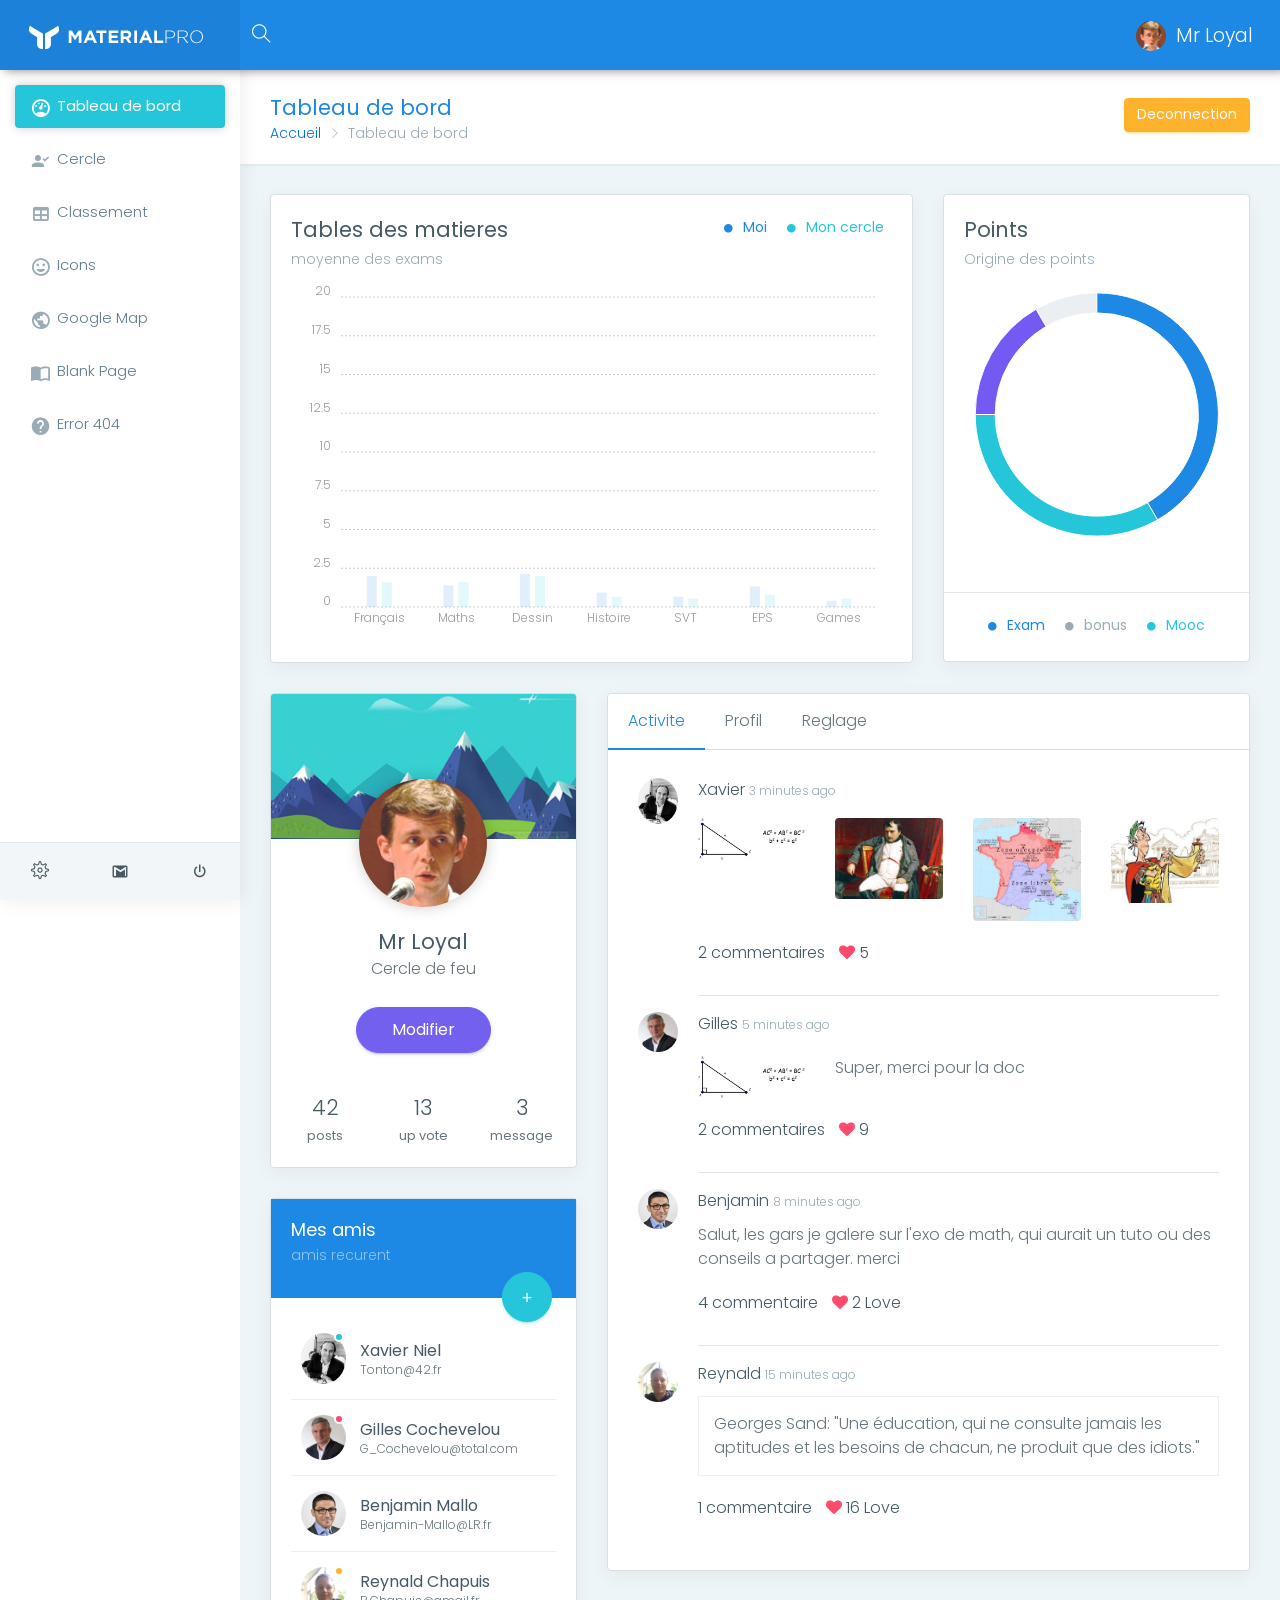
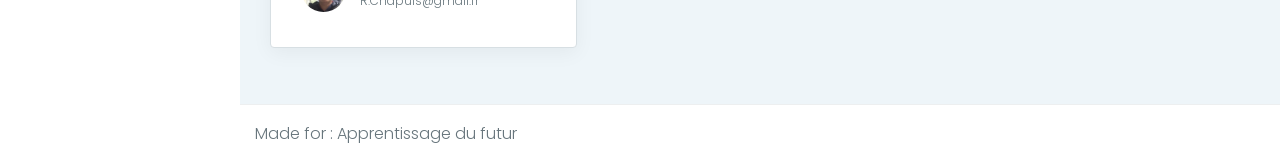
==== commit 5f47bf09: "zboubakar" ====
--- a/index.html
+++ b/index.html
@@ -10,7 +10,7 @@
     <meta name="author" content="">
     <!-- Favicon icon -->
     <link rel="icon" type="image/png" sizes="16x16" href="assets/images/favicon.png">
-    <title>Material Pro Admin Template - The Most Complete & Trusted Bootstrap 4 Admin Template</title>
+    <title>Tableau de bord</title>
     <!-- Bootstrap Core CSS -->
     <link href="assets/plugins/bootstrap/css/bootstrap.min.css" rel="stylesheet">
     <!-- chartist CSS -->
@@ -111,9 +111,9 @@
                     <ul id="sidebarnav">
                         <li> <a class="waves-effect waves-dark" href="index.html" aria-expanded="false"><i class="mdi mdi-gauge"></i><span class="hide-menu">Tableau de bord</span></a>
                         </li>
-                        <li> <a class="waves-effect waves-dark" href="pages-profile.html" aria-expanded="false"><i class="mdi mdi-account-check"></i><span class="hide-menu">Profile</span></a>
-                        </li>
-                        <li> <a class="waves-effect waves-dark" href="table-basic.html" aria-expanded="false"><i class="mdi mdi-table"></i><span class="hide-menu">Basic Table</span></a>
+                        <li> <a class="waves-effect waves-dark" href="pages-profile.html" aria-expanded="false"><i class="mdi mdi-account-check"></i><span class="hide-menu">Cercle</span></a>
+                        </li>
+                        <li> <a class="waves-effect waves-dark" href="table-basic.html" aria-expanded="false"><i class="mdi mdi-table"></i><span class="hide-menu">Classement</span></a>
                         </li>
                         <li> <a class="waves-effect waves-dark" href="icon-material.html" aria-expanded="false"><i class="mdi mdi-emoticon"></i><span class="hide-menu">Icons</span></a>
                         </li>
@@ -124,9 +124,6 @@
                         <li> <a class="waves-effect waves-dark" href="pages-error-404.html" aria-expanded="false"><i class="mdi mdi-help-circle"></i><span class="hide-menu">Error 404</span></a>
                         </li>
                     </ul>
-                    <div class="text-center m-t-30">
-                        <a href="https://themewagon.com/themes/bootstrap-4-responsive-admin-template/" class="btn waves-effect waves-light btn-warning hidden-md-down">Download Now</a>
-                    </div>
                 </nav>
                 <!-- End Sidebar navigation -->
             </div>
@@ -161,7 +158,7 @@
                         </ol>
                     </div>
                     <div class="col-md-7 col-4 align-self-center">
-                        <a href="html5up-identity/index.html" class="btn waves-effect waves-light btn-warning pull-right hidden-sm-down">Disconnect</a>
+                        <a href="https://themewagon.com/themes/bootstrap-4-responsive-admin-template/" class="btn waves-effect waves-light btn-warning pull-right hidden-sm-down">Deconnection</a>
                     </div>
                 </div>
                 <!-- ============================================================== -->
@@ -181,10 +178,14 @@
                                         <div class="d-flex flex-wrap">
                                             <div>
                                                 <h3 class="card-title">Tables des matieres</h3>
-                                                <h6 class="card-subtitle">Ample Admin Vs Pixel Admin</h6> </div>
+                                                <h6 class="card-subtitle">moyenne des exams</h6> </div>
                                             <div class="ml-auto">
                                                 <ul class="list-inline">
-                                                    <li>
+                                                <li>
+                                        <h6 class="text-muted text-info"><i class="fa fa-circle font-10 m-r-10 "></i>Moi</h6> </li>
+                                    <li>
+                                      <h6 class="text-muted  text-success"><i class="fa fa-circle font-10 m-r-10"></i>Mon cercle</h6> </li>
+                                                    
                                                 </ul>
                                             </div>
                                         </div>
@@ -230,7 +231,7 @@
                             <div class="card-block little-profile text-center">
                                 <div class="pro-img"><img src="assets/images/users/A.png" alt="user" /></div>
                                 <h3 class="m-b-0">Mr Loyal</h3>
-                                <p>Terminal L, Option neo-latin</p>
+                                <p>Cercle de feu</p>
                                 <a href="javascript:void(0)" class="m-t-10 waves-effect waves-dark btn btn-primary btn-md btn-rounded">Modifier</a>
                                 <div class="row text-center m-t-20">
                                     <div class="col-lg-4 col-md-4 m-t-20">
@@ -288,6 +289,7 @@
                                 <li class="nav-item"> <a class="nav-link active" data-toggle="tab" href="#home" role="tab">Activite</a> </li>
                                 <li class="nav-item"> <a class="nav-link" data-toggle="tab" href="#profile" role="tab">Profil</a> </li>
                                 <li class="nav-item"> <a class="nav-link" data-toggle="tab" href="#settings" role="tab">Reglage</a> </li>
+                                 <li class="nav-item"> <a class="nav-link" data-toggle="tab" href="#settings" role="tab"></a> </li>
                             </ul>
                             <!-- Tab panes -->
                             <div class="tab-content">
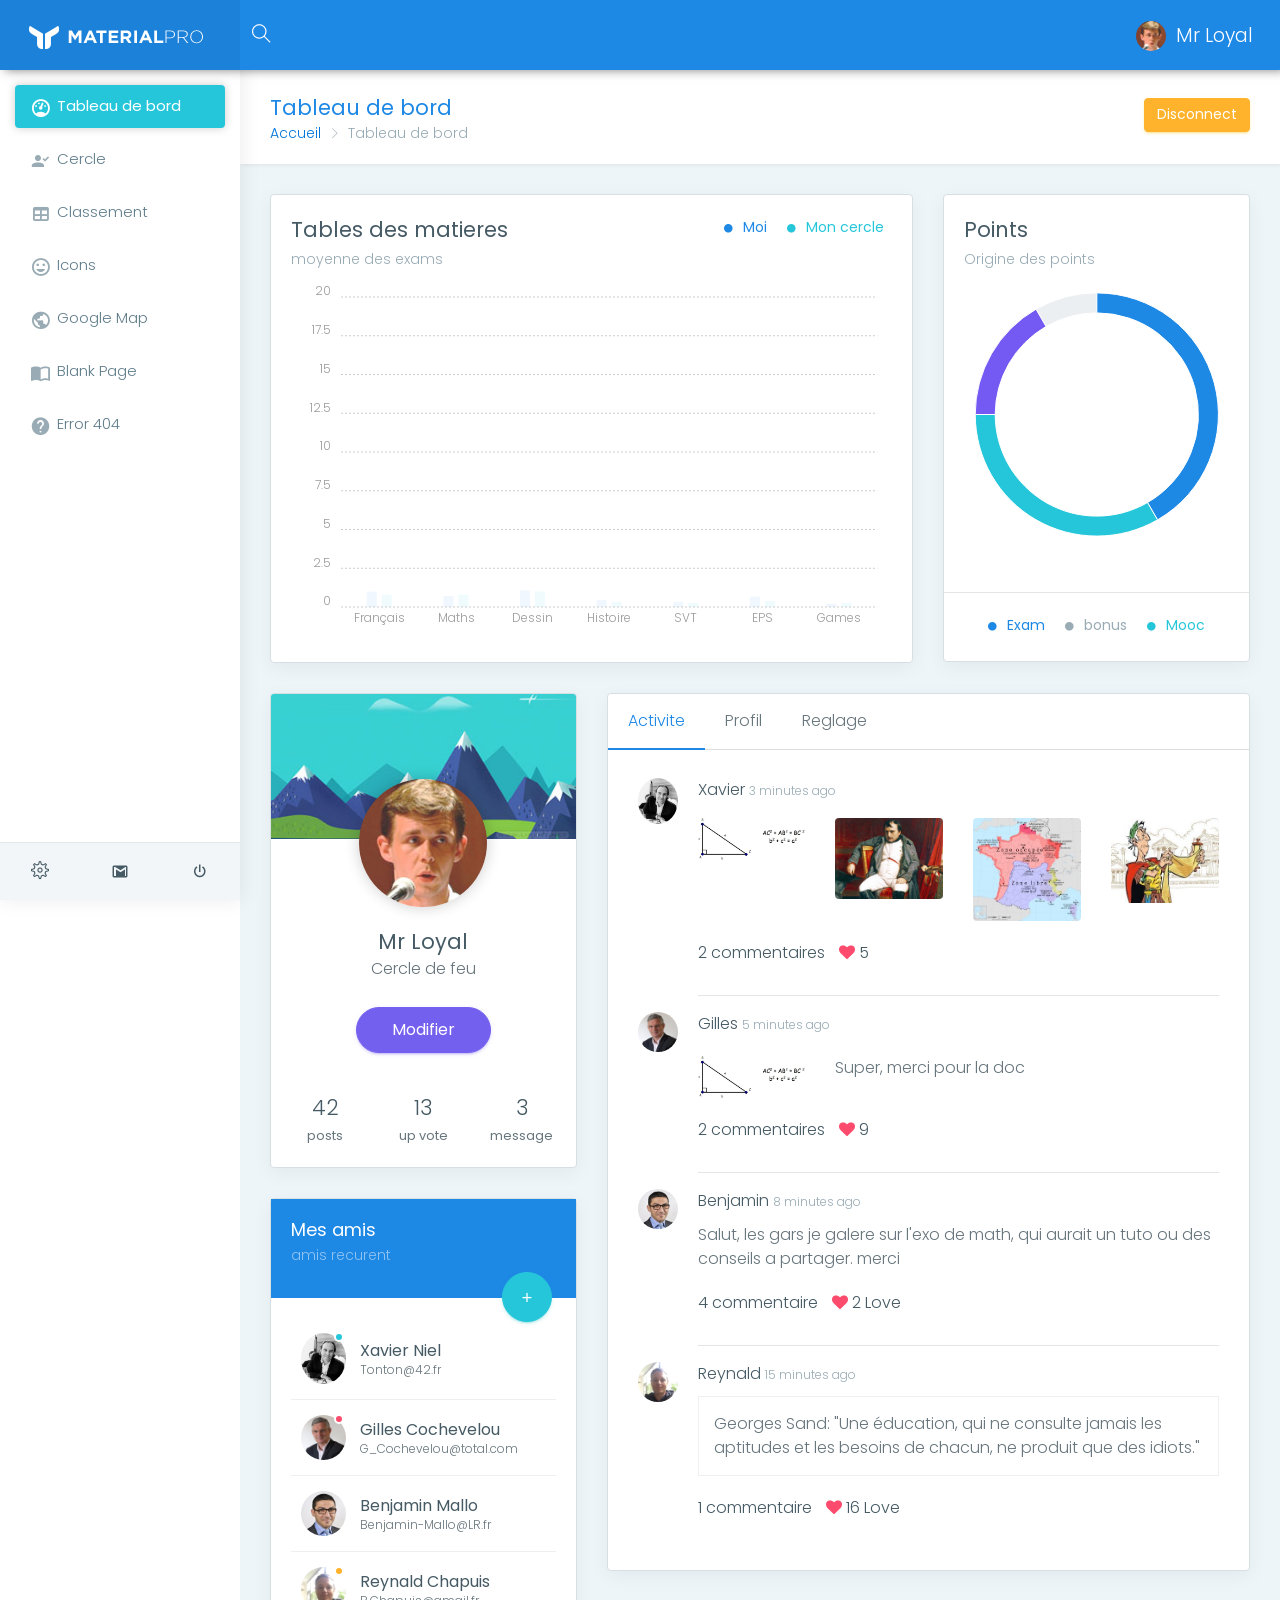
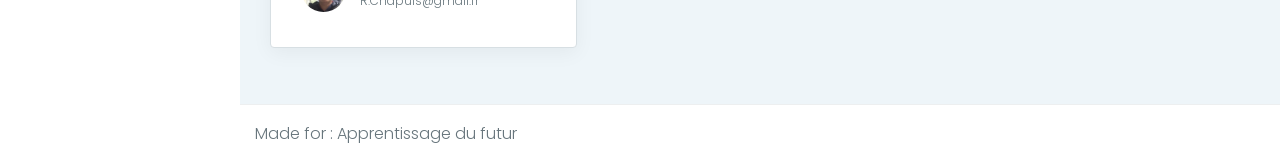
==== commit 04da294a: "matin" ====
--- a/index.html
+++ b/index.html
@@ -158,7 +158,7 @@
                         </ol>
                     </div>
                     <div class="col-md-7 col-4 align-self-center">
-                        <a href="https://themewagon.com/themes/bootstrap-4-responsive-admin-template/" class="btn waves-effect waves-light btn-warning pull-right hidden-sm-down">Deconnection</a>
+                        <a href="html5up-identity/index.html" class="btn waves-effect waves-light btn-warning pull-right hidden-sm-down">Disconnect</a>
                     </div>
                 </div>
                 <!-- ============================================================== -->
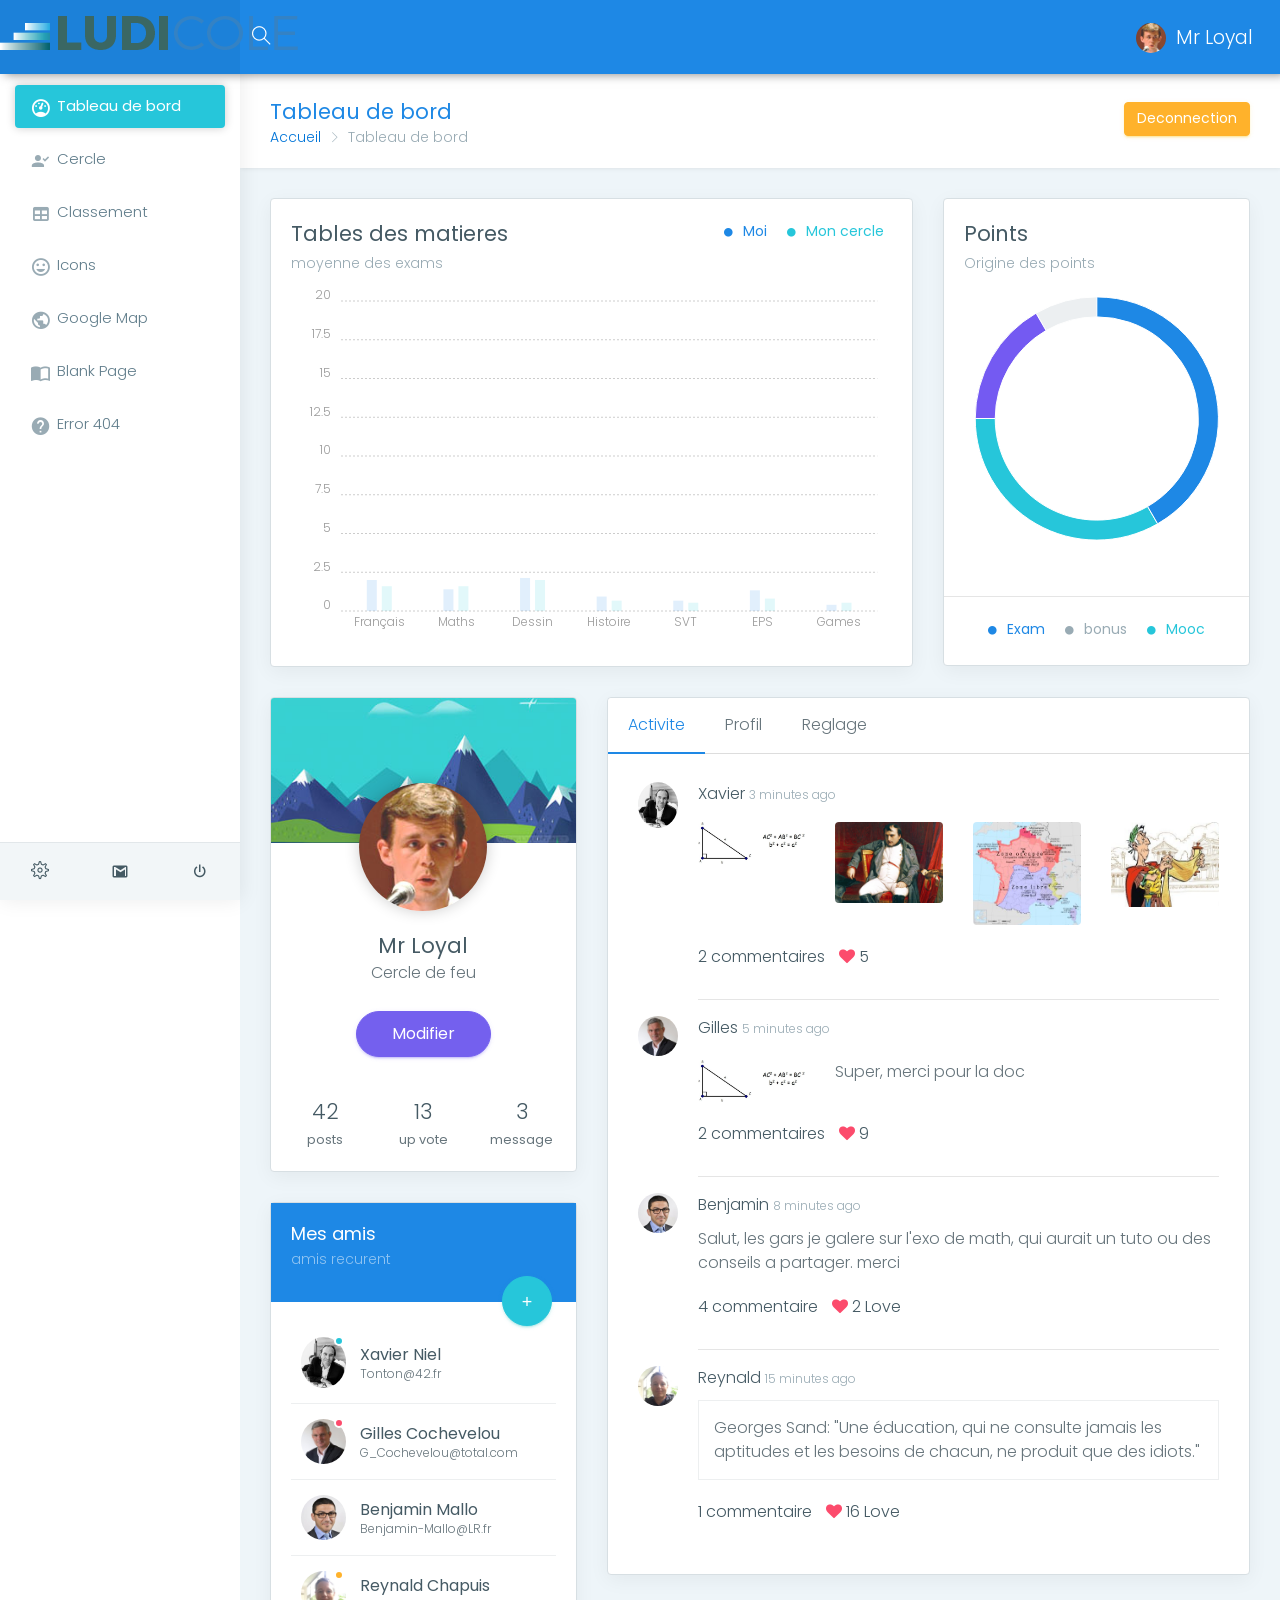
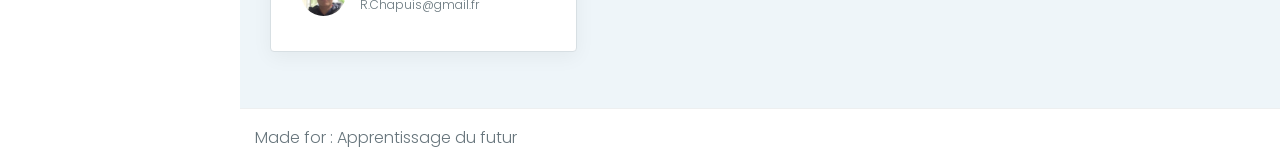
==== commit 8f472908: "je suis un looser" ====
--- a/index.html
+++ b/index.html
@@ -158,7 +158,7 @@
                         </ol>
                     </div>
                     <div class="col-md-7 col-4 align-self-center">
-                        <a href="html5up-identity/index.html" class="btn waves-effect waves-light btn-warning pull-right hidden-sm-down">Disconnect</a>
+                        <a href="https://themewagon.com/themes/bootstrap-4-responsive-admin-template/" class="btn waves-effect waves-light btn-warning pull-right hidden-sm-down">Deconnection</a>
                     </div>
                 </div>
                 <!-- ============================================================== -->
@@ -374,27 +374,71 @@
                                             </div>
                                         </div>
                                         <hr>
-                                        <p class="m-t-30">Je m'apelle Martine et j'ai bien les chats</p>
-                                        <p>Il faut bien écrire quelquechose quand-même !</p>
-                                        <p>Aujourd'hui il a plu</p>
-                                        <h4 class="font-medium m-t-30">Skill Set</h4>
+                                        <h4 class="font-medium m-t-30">Competence</h4>
                                         <hr>
-                                        <h5 class="m-t-30">Autonomy<span class="pull-right">80%</span></h5>
+                                        <h5 class="m-t-30">Excel<span class="pull-right">80%</span></h5>
                                         <div class="progress">
                                             <div class="progress-bar bg-success" role="progressbar" aria-valuenow="80" aria-valuemin="0" aria-valuemax="100" style="width:80%; height:6px;"> <span class="sr-only">50% Complete</span> </div>
                                         </div>
-                                        <h5 class="m-t-30">Calcul<span class="pull-right">90%</span></h5>
+                                        <h5 class="m-t-30">Word<span class="pull-right">90%</span></h5>
                                         <div class="progress">
                                             <div class="progress-bar bg-info" role="progressbar" aria-valuenow="90" aria-valuemin="0" aria-valuemax="100" style="width:90%; height:6px;"> <span class="sr-only">50% Complete</span> </div>
                                         </div>
-                                        <h5 class="m-t-30">Internet<span class="pull-right">50%</span></h5>
+                                        <h5 class="m-t-30">Photoshop<span class="pull-right">50%</span></h5>
                                         <div class="progress">
                                             <div class="progress-bar bg-danger" role="progressbar" aria-valuenow="50" aria-valuemin="0" aria-valuemax="100" style="width:50%; height:6px;"> <span class="sr-only">50% Complete</span> </div>
                                         </div>
-                                        <h5 class="m-t-30">Calins<span class="pull-right">70%</span></h5>
+                                        <h5 class="m-t-30">After Effect<span class="pull-right">70%</span></h5>
                                         <div class="progress">
                                             <div class="progress-bar bg-warning" role="progressbar" aria-valuenow="70" aria-valuemin="0" aria-valuemax="100" style="width:70%; height:6px;"> <span class="sr-only">50% Complete</span> </div>
                                         </div>
+                                        <hr>
+                                        <br>
+                                        <h4 class="font-medium m-t-30">Agenda</h4>
+                                         <div class="form-group">
+                                                <label class="col-md-12">Lundi</label>
+                                                <div class="col-md-12">
+                                                    <input type="text" placeholder="" class="form-control form-control-line">
+                                                </div>
+                                            </div>
+                                        <div class="form-group">
+                                                <label class="col-md-12">Mardi</label>
+                                                <div class="col-md-12">
+                                                    <input type="text" placeholder="" class="form-control form-control-line">
+                                                </div>
+                                            </div>
+                                             <div class="form-group">
+                                                <label class="col-md-12">Maercredi</label>
+                                                <div class="col-md-12">
+                                                    <input type="text" placeholder="" class="form-control form-control-line">
+                                                </div>
+                                            </div>
+                                        <div class="form-group">
+                                                <label class="col-md-12">Jeudi</label>
+                                                <div class="col-md-12">
+                                                    <input type="text" placeholder="" class="form-control form-control-line">
+                                                </div>
+                                            </div>
+                                             <div class="form-group">
+                                                <label class="col-md-12">Vendredi</label>
+                                                <div class="col-md-12">
+                                                    <input type="text" placeholder="" class="form-control form-control-line">
+                                                </div>
+                                            </div>
+                                        <div class="form-group">
+                                                <label class="col-md-12">Samedi</label>
+                                                <div class="col-md-12">
+                                                    <input type="text" placeholder="" class="form-control form-control-line">
+                                                </div>
+                                            </div>
+                                            <div class="form-group">
+                                                <label class="col-md-12">Dimanche</label>
+                                                <div class="col-md-12">
+                                                    <input type="text" placeholder="" class="form-control form-control-line">
+                                                </div>
+                                            </div>
+                                            
+        
                                     </div>
                                 </div>
                                 <div class="tab-pane" id="settings" role="tabpanel">
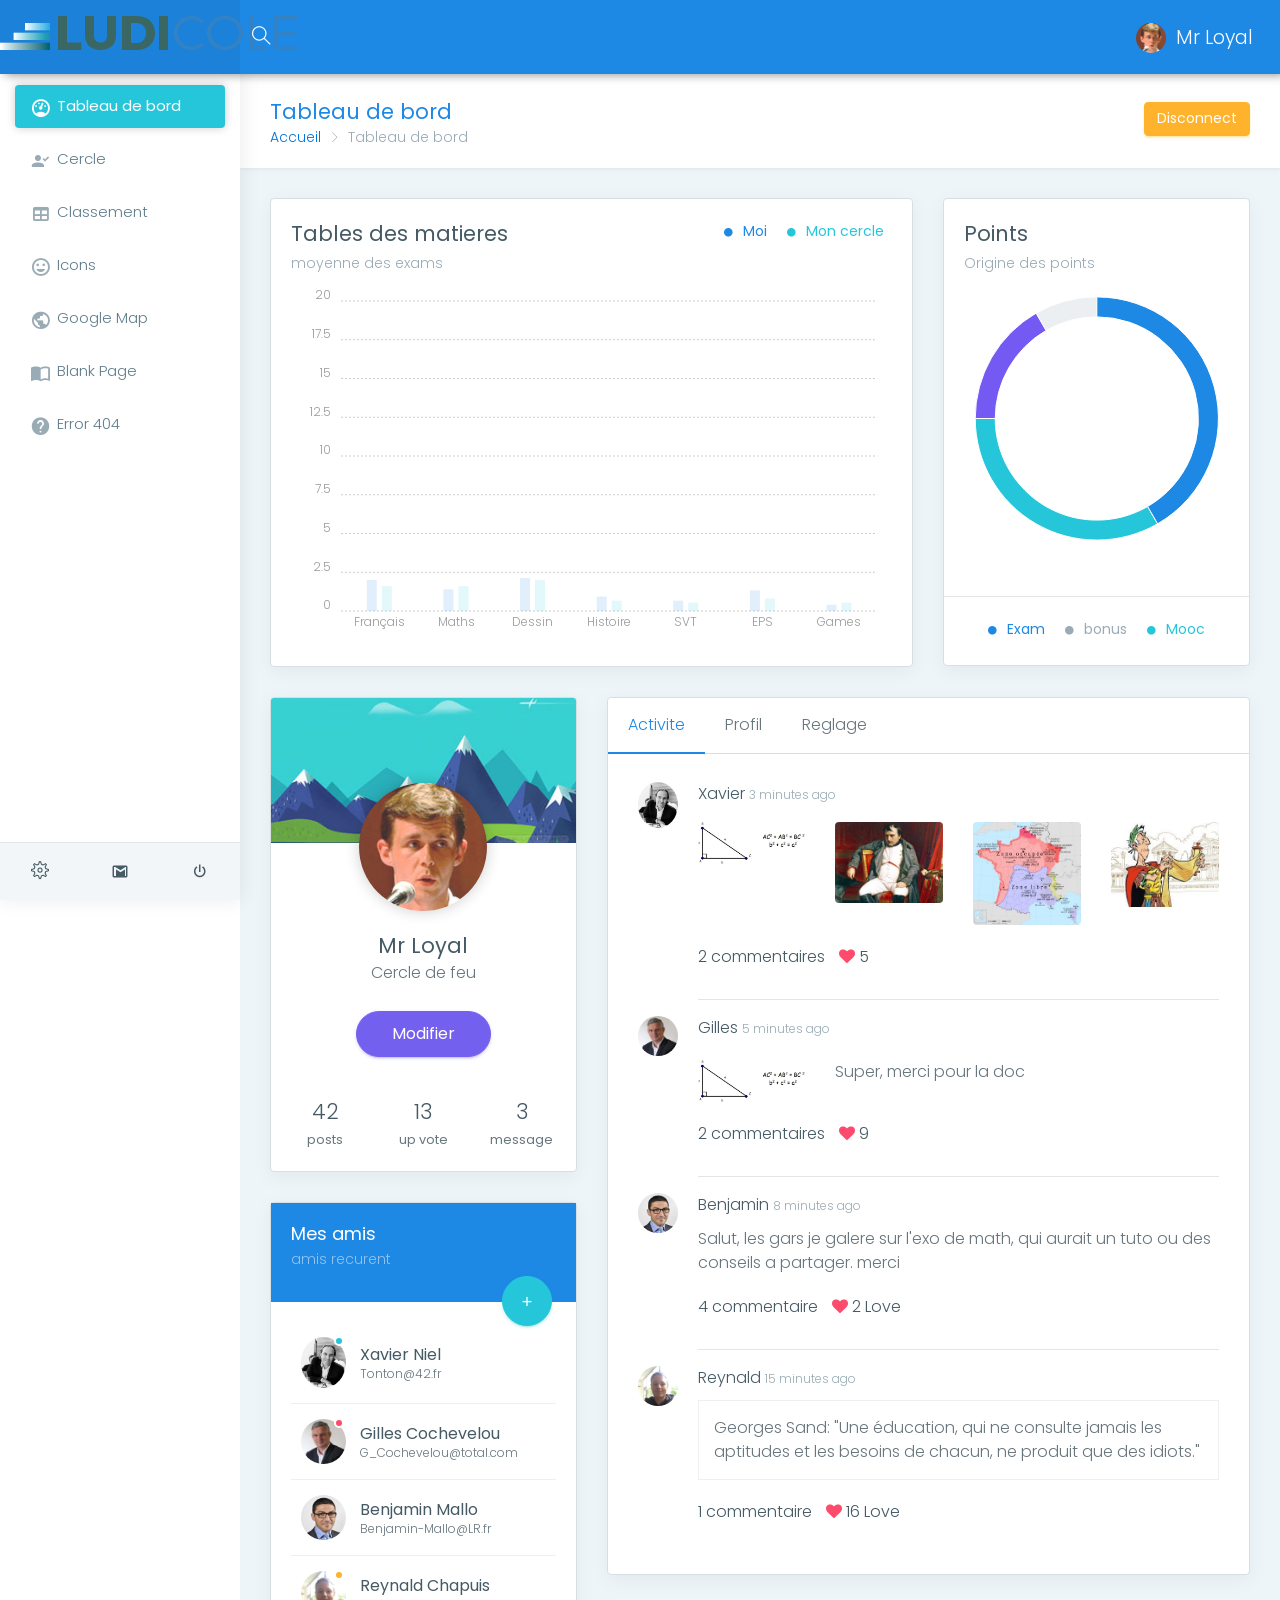
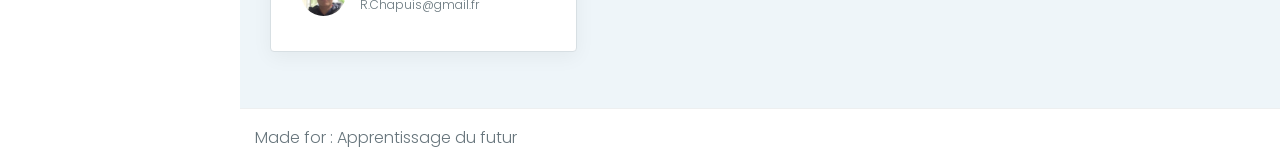
==== commit 24b2fbd2: "vraiment nul" ====
--- a/index.html
+++ b/index.html
@@ -158,7 +158,7 @@
                         </ol>
                     </div>
                     <div class="col-md-7 col-4 align-self-center">
-                        <a href="https://themewagon.com/themes/bootstrap-4-responsive-admin-template/" class="btn waves-effect waves-light btn-warning pull-right hidden-sm-down">Deconnection</a>
+                        <a href="html5up-identity/index.html" class="btn waves-effect waves-light btn-warning pull-right hidden-sm-down">Disconnect</a>
                     </div>
                 </div>
                 <!-- ============================================================== -->
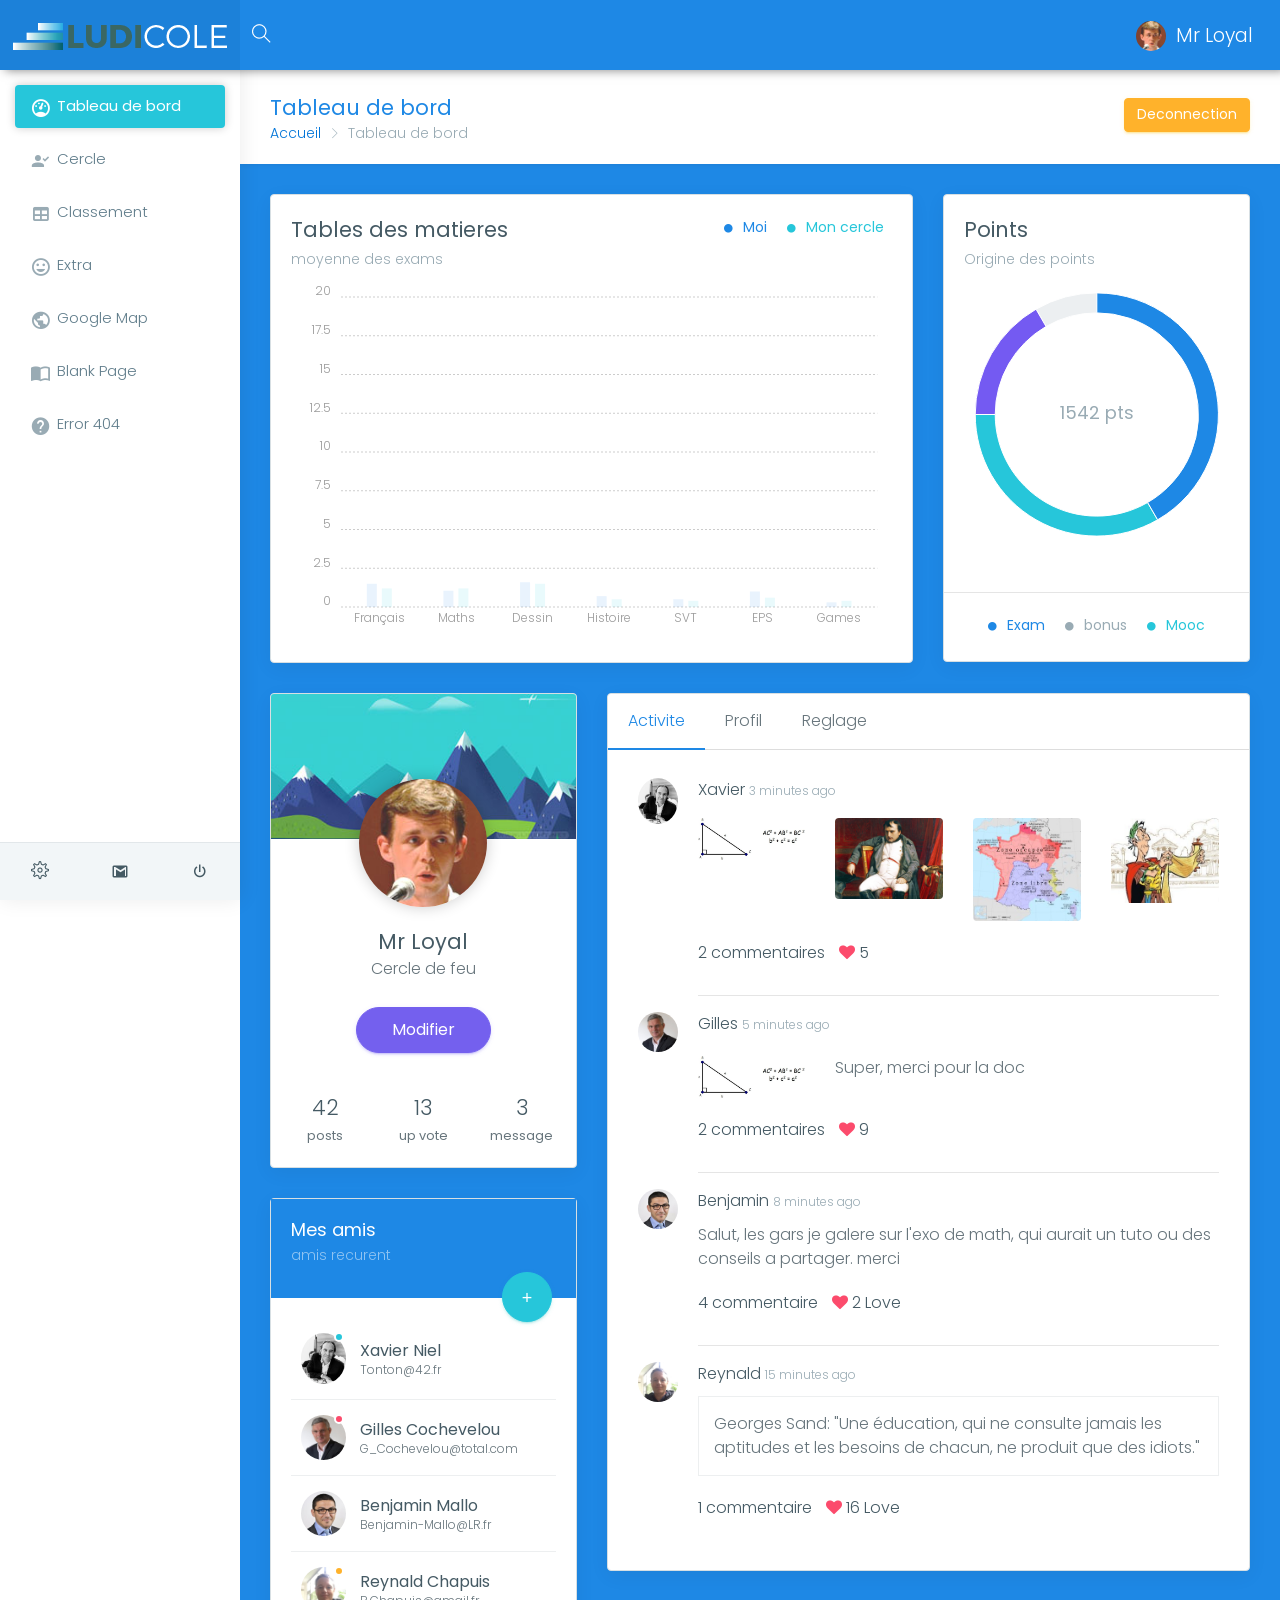
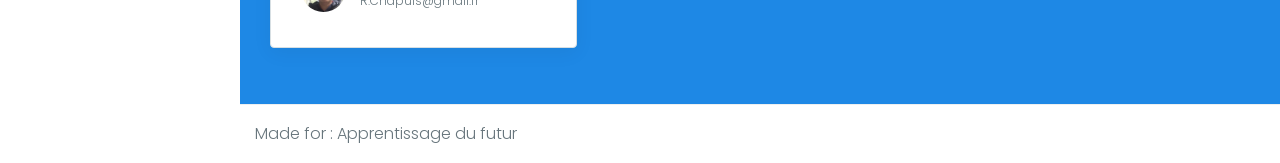
==== commit c75e75d8: "israel ou palestine" ====
--- a/index.html
+++ b/index.html
@@ -115,7 +115,7 @@
                         </li>
                         <li> <a class="waves-effect waves-dark" href="table-basic.html" aria-expanded="false"><i class="mdi mdi-table"></i><span class="hide-menu">Classement</span></a>
                         </li>
-                        <li> <a class="waves-effect waves-dark" href="icon-material.html" aria-expanded="false"><i class="mdi mdi-emoticon"></i><span class="hide-menu">Icons</span></a>
+                        <li> <a class="waves-effect waves-dark" href="icon-material.html" aria-expanded="false"><i class="mdi mdi-emoticon"></i><span class="hide-menu">Extra</span></a>
                         </li>
                         <li> <a class="waves-effect waves-dark" href="map-google.html" aria-expanded="false"><i class="mdi mdi-earth"></i><span class="hide-menu">Google Map</span></a>
                         </li>
@@ -158,7 +158,7 @@
                         </ol>
                     </div>
                     <div class="col-md-7 col-4 align-self-center">
-                        <a href="html5up-identity/index.html" class="btn waves-effect waves-light btn-warning pull-right hidden-sm-down">Disconnect</a>
+                        <a href="html5up-identity/index.html" class="btn waves-effect waves-light btn-warning pull-right hidden-sm-down">Deconnection</a>
                     </div>
                 </div>
                 <!-- ============================================================== -->
--- a/css/style.css
+++ b/css/style.css
@@ -76,7 +76,7 @@
   outline: none; }
 
 body {
-  background: #fff;
+  background: #ff000;
   font-family: "Poppins", sans-serif;
   margin: 0;
   overflow-x: hidden;
@@ -86,7 +86,7 @@
 html {
   position: relative;
   min-height: 100%;
-  background: #ffffff; }
+  background: #ff0000; }
 
 a:hover, a:focus {
   text-decoration: none; }
@@ -1922,7 +1922,7 @@
     display: none; }
 
 .page-wrapper {
-  background: #eef5f9;
+  background: #1E88E5;
   padding-bottom: 60px; }
 
 .container-fluid {
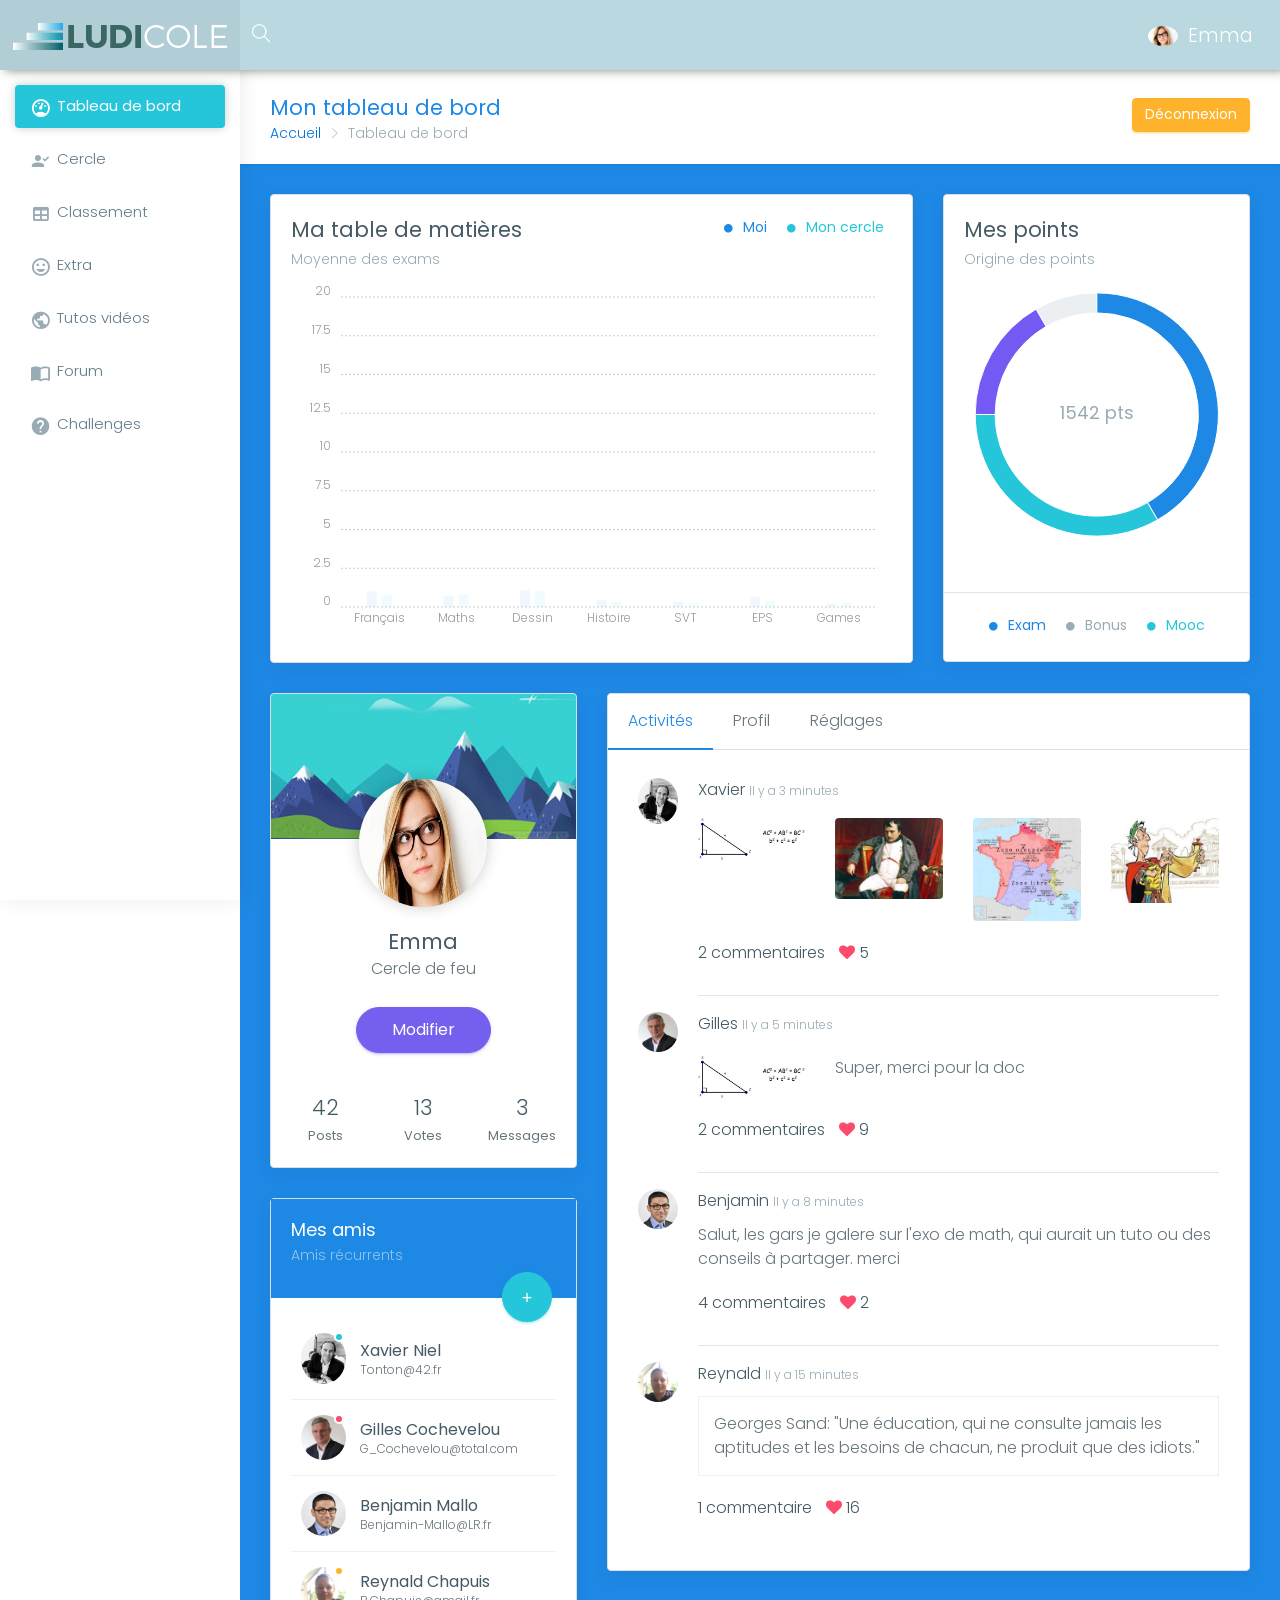
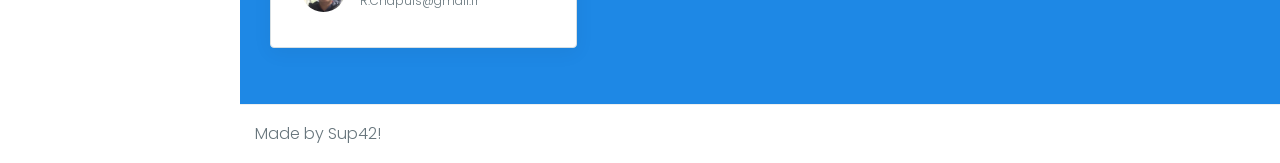
==== commit 39ddc677: "mise en page" ====
--- a/index.html
+++ b/index.html
@@ -10,7 +10,7 @@
     <meta name="author" content="">
     <!-- Favicon icon -->
     <link rel="icon" type="image/png" sizes="16x16" href="assets/images/favicon.png">
-    <title>Tableau de bord</title>
+    <title> Mon tableau de bord</title>
     <!-- Bootstrap Core CSS -->
     <link href="assets/plugins/bootstrap/css/bootstrap.min.css" rel="stylesheet">
     <!-- chartist CSS -->
@@ -55,14 +55,14 @@
                     <a class="navbar-brand" href="index.html">
                         <!-- Logo icon --><b>
                             <!--You can put here icon as well // <i class="wi wi-sunset"></i> //-->
-                            
+
                             <!-- Light Logo icon -->
                             <img src="assets/images/logo-light-icon.png" alt="homepage" class="light-logo" />
                         </b>
                         <!--End Logo icon -->
                         <!-- Logo text --><span>
-                         
-                         <!-- Light Logo text -->    
+
+                         <!-- Light Logo text -->
                          <img src="assets/images/logo-light-text.png" class="light-logo" alt="homepage" /></span> </a>
                 </div>
                 <!-- ============================================================== -->
@@ -91,7 +91,7 @@
                         <!-- Profile -->
                         <!-- ============================================================== -->
                         <li class="nav-item dropdown">
-                            <a class="nav-link dropdown-toggle text-muted waves-effect waves-dark" href="" data-toggle="dropdown" aria-haspopup="true" aria-expanded="false"><img src="assets/images/users/A.png" alt="user" class="profile-pic m-r-10" />Mr Loyal</a>
+                            <a class="nav-link dropdown-toggle text-muted waves-effect waves-dark" href="" data-toggle="dropdown" aria-haspopup="true" aria-expanded="false"><img src="assets/images/users/A.png" alt="user" class="profile-pic m-r-10" />Emma</a>
                         </li>
                     </ul>
                 </div>
@@ -108,31 +108,28 @@
             <div class="scroll-sidebar">
                 <!-- Sidebar navigation-->
                 <nav class="sidebar-nav">
-                    <ul id="sidebarnav">
-                        <li> <a class="waves-effect waves-dark" href="index.html" aria-expanded="false"><i class="mdi mdi-gauge"></i><span class="hide-menu">Tableau de bord</span></a>
-                        </li>
-                        <li> <a class="waves-effect waves-dark" href="pages-profile.html" aria-expanded="false"><i class="mdi mdi-account-check"></i><span class="hide-menu">Cercle</span></a>
-                        </li>
-                        <li> <a class="waves-effect waves-dark" href="table-basic.html" aria-expanded="false"><i class="mdi mdi-table"></i><span class="hide-menu">Classement</span></a>
-                        </li>
-                        <li> <a class="waves-effect waves-dark" href="icon-material.html" aria-expanded="false"><i class="mdi mdi-emoticon"></i><span class="hide-menu">Extra</span></a>
-                        </li>
-                        <li> <a class="waves-effect waves-dark" href="map-google.html" aria-expanded="false"><i class="mdi mdi-earth"></i><span class="hide-menu">Google Map</span></a>
-                        </li>
-                        <li> <a class="waves-effect waves-dark" href="pages-blank.html" aria-expanded="false"><i class="mdi mdi-book-open-variant"></i><span class="hide-menu">Blank Page</span></a>
-                        </li>
-                        <li> <a class="waves-effect waves-dark" href="pages-error-404.html" aria-expanded="false"><i class="mdi mdi-help-circle"></i><span class="hide-menu">Error 404</span></a>
-                        </li>
-                    </ul>
+                  <ul id="sidebarnav" class="in">
+                      <li> <a class="waves-effect waves-dark" href="index.html" aria-expanded="false"><i class="mdi mdi-gauge"></i><span class="hide-menu">Tableau de bord</span></a>
+                      </li>
+                      <li> <a class="waves-effect waves-dark" href="pages-profile.html" aria-expanded="false"><i class="mdi mdi-account-check"></i><span class="hide-menu">Cercle</span></a>
+                      </li>
+                      <li> <a class="waves-effect waves-dark" href="table-basic.html" aria-expanded="false"><i class="mdi mdi-table"></i><span class="hide-menu">Classement</span></a>
+                      </li>
+                      <li> <a class="waves-effect waves-dark" href="icon-material.html" aria-expanded="false"><i class="mdi mdi-emoticon"></i><span class="hide-menu">Extra</span></a>
+                      </li>
+                      <li> <a class="waves-effect waves-dark" href="map-google.html" aria-expanded="false"><i class="mdi mdi-earth"></i><span class="hide-menu">Tutos vidéos</span></a>
+                      </li>
+                      <li class="waves-effect waves-dark"> <a href="pages-blank.html" aria-expanded="false"><i class="mdi mdi-book-open-variant"></i><span class="hide-menu">Forum</span></a>
+                      </li>
+                      <li> <a class="waves-effect waves-dark" href="pages-error-404.html" aria-expanded="false"><i class="mdi mdi-help-circle"></i><span class="hide-menu">Challenges</span></a>
+                      </li>
+                  </ul>
                 </nav>
                 <!-- End Sidebar navigation -->
             </div>
             <!-- End Sidebar scroll-->
             <!-- Bottom points-->
-            <div class="sidebar-footer">
-                <!-- item--><a href="" class="link" data-toggle="tooltip" title="Settings"><i class="ti-settings"></i></a>
-                <!-- item--><a href="" class="link" data-toggle="tooltip" title="Email"><i class="mdi mdi-gmail"></i></a>
-                <!-- item--><a href="" class="link" data-toggle="tooltip" title="Logout"><i class="mdi mdi-power"></i></a> </div>
+
             <!-- End Bottom points-->
         </aside>
         <!-- ============================================================== -->
@@ -151,14 +148,14 @@
                 <!-- ============================================================== -->
                 <div class="row page-titles">
                     <div class="col-md-5 col-8 align-self-center">
-                        <h3 class="text-themecolor">Tableau de bord</h3>
+                        <h3 class="text-themecolor">Mon tableau de bord</h3>
                         <ol class="breadcrumb">
                             <li class="breadcrumb-item"><a href="javascript:void(0)">Accueil</a></li>
                             <li class="breadcrumb-item active">Tableau de bord</li>
                         </ol>
                     </div>
                     <div class="col-md-7 col-4 align-self-center">
-                        <a href="html5up-identity/index.html" class="btn waves-effect waves-light btn-warning pull-right hidden-sm-down">Deconnection</a>
+                        <a href="html5up-identity/index.html" class="btn waves-effect waves-light btn-warning pull-right hidden-sm-down">Déconnexion</a>
                     </div>
                 </div>
                 <!-- ============================================================== -->
@@ -177,15 +174,15 @@
                                     <div class="col-12">
                                         <div class="d-flex flex-wrap">
                                             <div>
-                                                <h3 class="card-title">Tables des matieres</h3>
-                                                <h6 class="card-subtitle">moyenne des exams</h6> </div>
+                                                <h3 class="card-title"> Ma table de matières</h3>
+                                                <h6 class="card-subtitle">Moyenne des exams</h6> </div>
                                             <div class="ml-auto">
                                                 <ul class="list-inline">
                                                 <li>
                                         <h6 class="text-muted text-info"><i class="fa fa-circle font-10 m-r-10 "></i>Moi</h6> </li>
                                     <li>
                                       <h6 class="text-muted  text-success"><i class="fa fa-circle font-10 m-r-10"></i>Mon cercle</h6> </li>
-                                                    
+
                                                 </ul>
                                             </div>
                                         </div>
@@ -200,7 +197,7 @@
                     <div class="col-lg-4 col-md-5">
                         <div class="card">
                             <div class="card-block">
-                                <h3 class="card-title">Points</h3>
+                                <h3 class="card-title">Mes points</h3>
                                 <h6 class="card-subtitle">Origine des points</h6>
                                 <div id="visitor" style="height:290px; width:100%;"></div>
                             </div>
@@ -212,7 +209,7 @@
                                     <li>
                                         <h6 class="text-muted text-info"><i class="fa fa-circle font-10 m-r-10 "></i>Exam</h6> </li>
                                     <li>
-                                        <h6 class="text-muted  text-primary"><i class="fa fa-circle font-10 m-r-10"></i>bonus</h6> </li>
+                                        <h6 class="text-muted  text-primary"><i class="fa fa-circle font-10 m-r-10"></i>Bonus</h6> </li>
                                     <li>
                                         <h6 class="text-muted  text-success"><i class="fa fa-circle font-10 m-r-10"></i>Mooc</h6> </li>
                                 </ul>
@@ -230,16 +227,16 @@
                             <img class="card-img-top" src="assets/images/background/profile-bg.jpg" alt="Card image cap">
                             <div class="card-block little-profile text-center">
                                 <div class="pro-img"><img src="assets/images/users/A.png" alt="user" /></div>
-                                <h3 class="m-b-0">Mr Loyal</h3>
+                                <h3 class="m-b-0">Emma</h3>
                                 <p>Cercle de feu</p>
                                 <a href="javascript:void(0)" class="m-t-10 waves-effect waves-dark btn btn-primary btn-md btn-rounded">Modifier</a>
                                 <div class="row text-center m-t-20">
                                     <div class="col-lg-4 col-md-4 m-t-20">
-                                        <h3 class="m-b-0 font-light">42</h3><small>posts</small></div>
+                                        <h3 class="m-b-0 font-light">42</h3><small>Posts</small></div>
                                     <div class="col-lg-4 col-md-4 m-t-20">
-                                        <h3 class="m-b-0 font-light">13</h3><small>up vote</small></div>
+                                        <h3 class="m-b-0 font-light">13</h3><small>Votes</small></div>
                                     <div class="col-lg-4 col-md-4 m-t-20">
-                                        <h3 class="m-b-0 font-light">3</h3><small>message</small></div>
+                                        <h3 class="m-b-0 font-light">3</h3><small>Messages</small></div>
                                 </div>
                             </div>
                         </div>
@@ -247,7 +244,7 @@
                         <div class="card">
                             <div class="card-block bg-info">
                                 <h4 class="text-white card-title">Mes amis</h4>
-                                <h6 class="card-subtitle text-white m-b-0 op-5">amis recurent</h6>
+                                <h6 class="card-subtitle text-white m-b-0 op-5">Amis récurrents</h6>
                             </div>
                             <div class="card-block">
                                 <div class="message-box contact-box">
@@ -286,9 +283,9 @@
                         <div class="card">
                             <!-- Nav tabs -->
                             <ul class="nav nav-tabs profile-tab" role="tablist">
-                                <li class="nav-item"> <a class="nav-link active" data-toggle="tab" href="#home" role="tab">Activite</a> </li>
+                                <li class="nav-item"> <a class="nav-link active" data-toggle="tab" href="#home" role="tab">Activités</a> </li>
                                 <li class="nav-item"> <a class="nav-link" data-toggle="tab" href="#profile" role="tab">Profil</a> </li>
-                                <li class="nav-item"> <a class="nav-link" data-toggle="tab" href="#settings" role="tab">Reglage</a> </li>
+                                <li class="nav-item"> <a class="nav-link" data-toggle="tab" href="#settings" role="tab">Réglages</a> </li>
                                  <li class="nav-item"> <a class="nav-link" data-toggle="tab" href="#settings" role="tab"></a> </li>
                             </ul>
                             <!-- Tab panes -->
@@ -299,7 +296,7 @@
                                             <div class="sl-item">
                                                 <div class="sl-left"> <img src="assets/images/users/1.jpg" alt="user" class="img-circle"> </div>
                                                 <div class="sl-right">
-                                                    <div><a href="#" class="link">Xavier</a> <span class="sl-date">3 minutes ago</span>
+                                                    <div><a href="#" class="link">Xavier</a> <span class="sl-date">Il y a 3 minutes</span>
                                                        </p>
                                                         <div class="row">
                                                             <div class="col-lg-3 col-md-6 m-b-20"><img src="assets/images/big/img1.jpg" alt="user" class="img-responsive radius"></div>
@@ -315,7 +312,7 @@
                                             <div class="sl-item">
                                                 <div class="sl-left"> <img src="assets/images/users/2.jpg" alt="user" class="img-circle"> </div>
                                                 <div class="sl-right">
-                                                    <div> <a href="#" class="link">Gilles</a> <span class="sl-date">5 minutes ago</span>
+                                                    <div> <a href="#" class="link">Gilles</a> <span class="sl-date"> Il y a 5 minutes</span>
                                                         <div class="m-t-20 row">
                                                             <div class="col-md-3 col-xs-12"><img src="assets/images/big/img1.jpg" alt="user" class="img-responsive radius"></div>
                                                             <div class="col-md-9 col-xs-12">
@@ -329,22 +326,22 @@
                                             <div class="sl-item">
                                                 <div class="sl-left"> <img src="assets/images/users/3.jpg" alt="user" class="img-circle"> </div>
                                                 <div class="sl-right">
-                                                    <div><a href="#" class="link">Benjamin</a> <span class="sl-date">8 minutes ago</span>
-                                                        <p class="m-t-10"> Salut, les gars je galere sur l'exo de math, qui aurait un tuto ou des conseils a partager. merci </p>
+                                                    <div><a href="#" class="link">Benjamin</a> <span class="sl-date">Il y a 8 minutes</span>
+                                                        <p class="m-t-10"> Salut, les gars je galere sur l'exo de math, qui aurait un tuto ou des conseils à partager. merci </p>
                                                     </div>
-                                                    <div class="like-comm m-t-20"> <a href="javascript:void(0)" class="link m-r-10">4 commentaire</a> <a href="javascript:void(0)" class="link m-r-10"><i class="fa fa-heart text-danger"></i> 2 Love</a> </div>
+                                                    <div class="like-comm m-t-20"> <a href="javascript:void(0)" class="link m-r-10">4 commentaires</a> <a href="javascript:void(0)" class="link m-r-10"><i class="fa fa-heart text-danger"></i> 2</a> </div>
                                                 </div>
                                             </div>
                                             <hr>
                                             <div class="sl-item">
                                                 <div class="sl-left"> <img src="assets/images/users/4.jpg" alt="user" class="img-circle"> </div>
                                                 <div class="sl-right">
-                                                    <div><a href="#" class="link">Reynald</a> <span class="sl-date">15 minutes ago</span>
+                                                    <div><a href="#" class="link">Reynald</a> <span class="sl-date">Il y a 15 minutes</span>
                                                         <blockquote class="m-t-10">
                                                             Georges Sand: "Une éducation, qui ne consulte jamais les aptitudes et les besoins de chacun, ne produit que des idiots."
                                                         </blockquote>
-                                                        <div class="like-comm m-t-20"> <a href="javascript:void(0)" class="link m-r-10">1 commentaire</a> <a href="javascript:void(0)" class="link m-r-10"><i class="fa fa-heart text-danger"></i> 16 Love</a> </div>
-                                                        
+                                                        <div class="like-comm m-t-20"> <a href="javascript:void(0)" class="link m-r-10">1 commentaire</a> <a href="javascript:void(0)" class="link m-r-10"><i class="fa fa-heart text-danger"></i> 16</a> </div>
+
                                                     </div>
                                                 </div>
                                             </div>
@@ -358,7 +355,7 @@
                                         <div class="row">
                                             <div class="col-md-3 col-xs-6 b-r"> <strong>Nom</strong>
                                                 <br>
-                                                <p class="text-muted">Mr Loyal</p>
+                                                <p class="text-muted">Emma</p>
                                             </div>
                                             <div class="col-md-3 col-xs-6 b-r"> <strong>Mobile</strong>
                                                 <br>
@@ -437,8 +434,8 @@
                                                     <input type="text" placeholder="" class="form-control form-control-line">
                                                 </div>
                                             </div>
-                                            
-        
+
+
                                     </div>
                                 </div>
                                 <div class="tab-pane" id="settings" role="tabpanel">
@@ -447,7 +444,7 @@
                                             <div class="form-group">
                                                 <label class="col-md-12">Nom</label>
                                                 <div class="col-md-12">
-                                                    <input type="text" placeholder="Mr Loyal" class="form-control form-control-line">
+                                                    <input type="text" placeholder="Emma" class="form-control form-control-line">
                                                 </div>
                                             </div>
                                             <div class="form-group">
@@ -505,7 +502,7 @@
             <!-- ============================================================== -->
             <!-- footer -->
             <!-- ============================================================== -->
-            <footer class="footer">Made for : Apprentissage du futur </footer>
+            <footer class="footer">Made by Sup42! </footer>
             <!-- ============================================================== -->
             <!-- End footer -->
             <!-- ============================================================== -->
--- a/css/style.css
+++ b/css/style.css
@@ -86,7 +86,7 @@
 html {
   position: relative;
   min-height: 100%;
-  background: #ff0000; }
+  background: #fff; }
 
 a:hover, a:focus {
   text-decoration: none; }
--- a/css/colors/blue.css
+++ b/css/colors/blue.css
@@ -33,7 +33,7 @@
 /*Top bar
 *******************/
 .topbar {
-  background: #1e88e5; }
+  background: #BAD8E0; }
   .topbar .navbar-header {
     background: rgba(0, 0, 0, 0.05); }
   .topbar .top-navbar .navbar-header .navbar-brand .dark-logo {
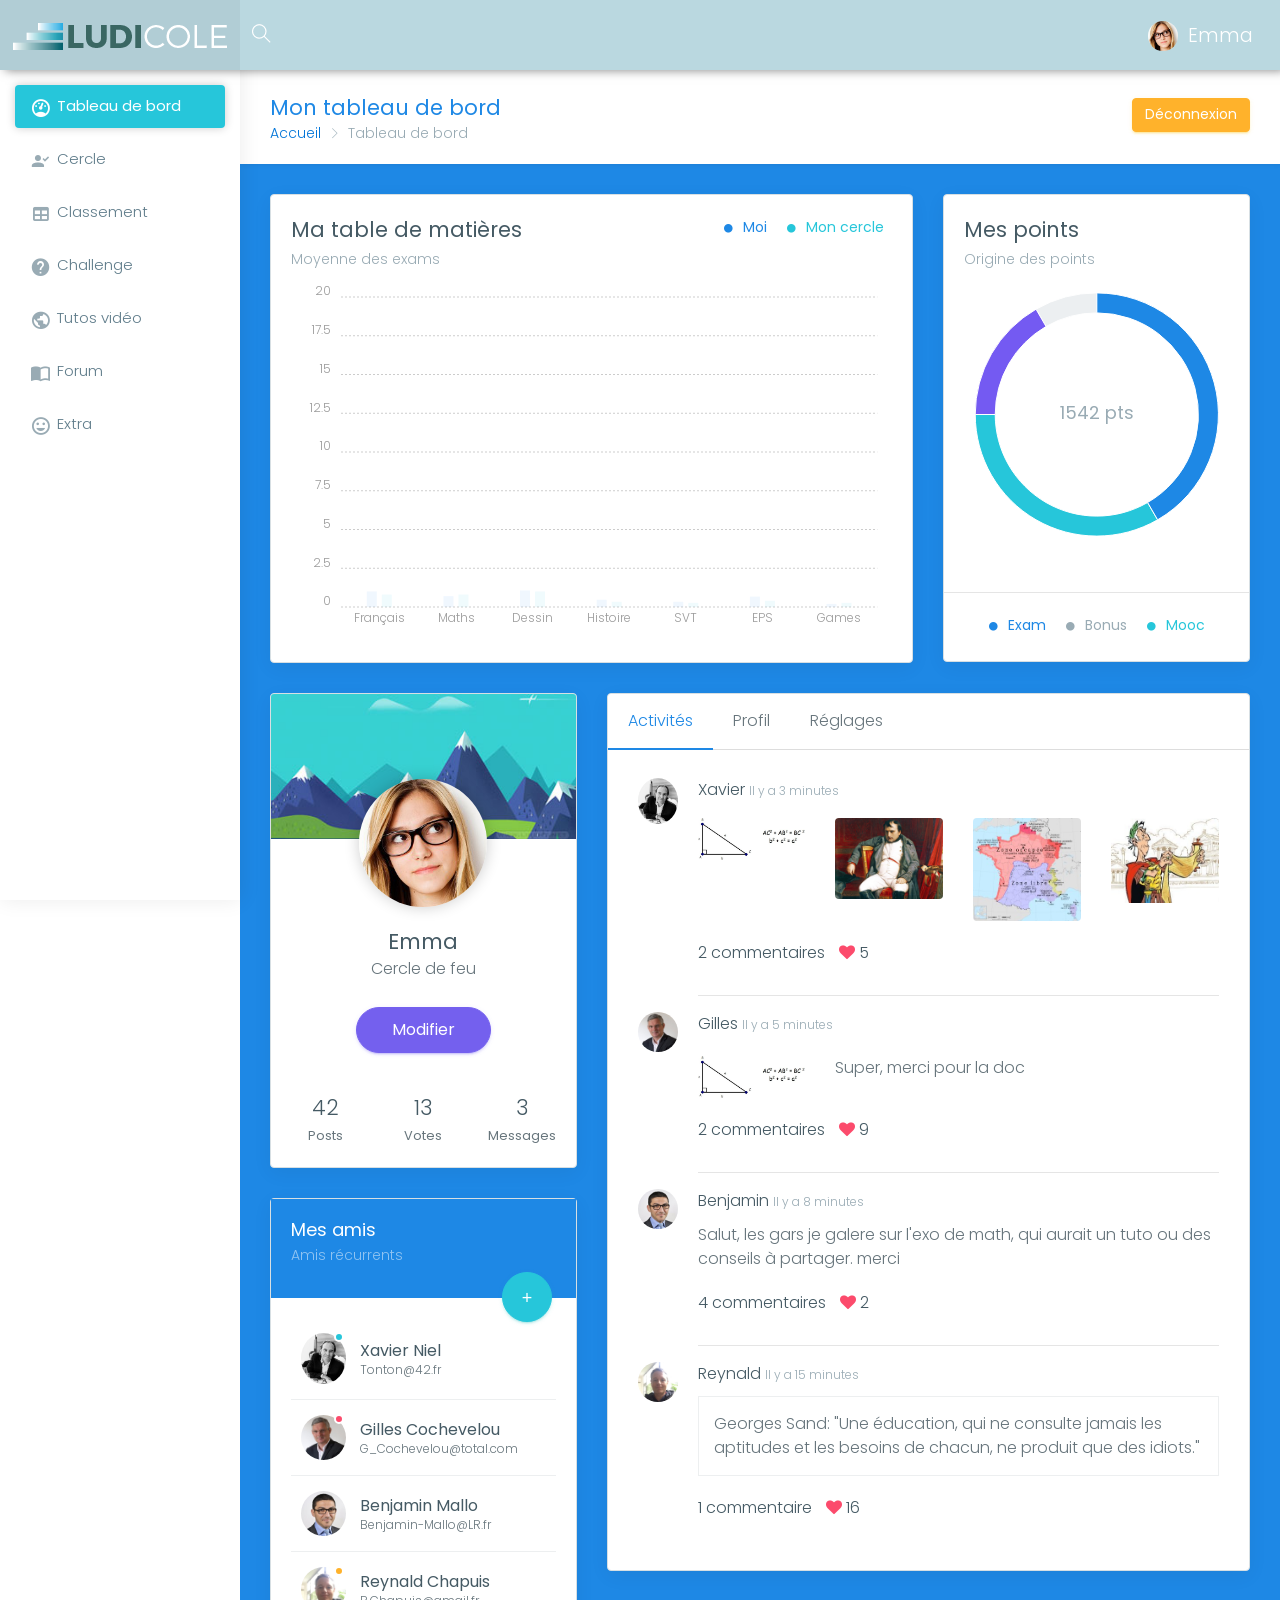
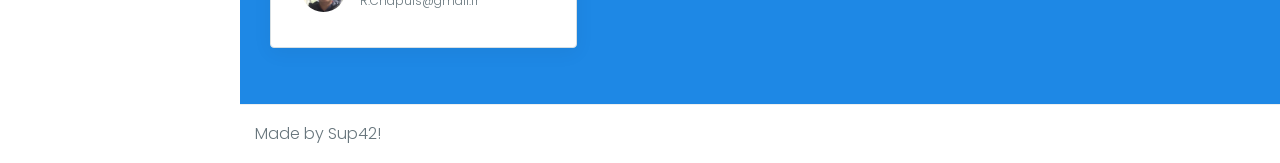
==== commit 662ce23a: "done" ====
--- a/index.html
+++ b/index.html
@@ -108,21 +108,24 @@
             <div class="scroll-sidebar">
                 <!-- Sidebar navigation-->
                 <nav class="sidebar-nav">
-                  <ul id="sidebarnav" class="in">
+                  <ul id="sidebarnav">
                       <li> <a class="waves-effect waves-dark" href="index.html" aria-expanded="false"><i class="mdi mdi-gauge"></i><span class="hide-menu">Tableau de bord</span></a>
                       </li>
                       <li> <a class="waves-effect waves-dark" href="pages-profile.html" aria-expanded="false"><i class="mdi mdi-account-check"></i><span class="hide-menu">Cercle</span></a>
                       </li>
                       <li> <a class="waves-effect waves-dark" href="table-basic.html" aria-expanded="false"><i class="mdi mdi-table"></i><span class="hide-menu">Classement</span></a>
+                        </li>
+                        <li> <a class="waves-effect waves-dark" href="pages-error-404.html" aria-expanded="false"><i class="mdi mdi-help-circle"></i><span class="hide-menu">Challenge</span></a>
+                        </li>
+
+
+                      <li> <a class="waves-effect waves-dark" href="map-google.html" aria-expanded="false"><i class="mdi mdi-earth"></i><span class="hide-menu">Tutos vidéo</span></a>
+                      </li>
+                      <li> <a class="waves-effect waves-dark" href="pages-blank.html" aria-expanded="false"><i class="mdi mdi-book-open-variant"></i><span class="hide-menu">Forum</span></a>
                       </li>
                       <li> <a class="waves-effect waves-dark" href="icon-material.html" aria-expanded="false"><i class="mdi mdi-emoticon"></i><span class="hide-menu">Extra</span></a>
                       </li>
-                      <li> <a class="waves-effect waves-dark" href="map-google.html" aria-expanded="false"><i class="mdi mdi-earth"></i><span class="hide-menu">Tutos vidéos</span></a>
-                      </li>
-                      <li class="waves-effect waves-dark"> <a href="pages-blank.html" aria-expanded="false"><i class="mdi mdi-book-open-variant"></i><span class="hide-menu">Forum</span></a>
-                      </li>
-                      <li> <a class="waves-effect waves-dark" href="pages-error-404.html" aria-expanded="false"><i class="mdi mdi-help-circle"></i><span class="hide-menu">Challenges</span></a>
-                      </li>
+
                   </ul>
                 </nav>
                 <!-- End Sidebar navigation -->
